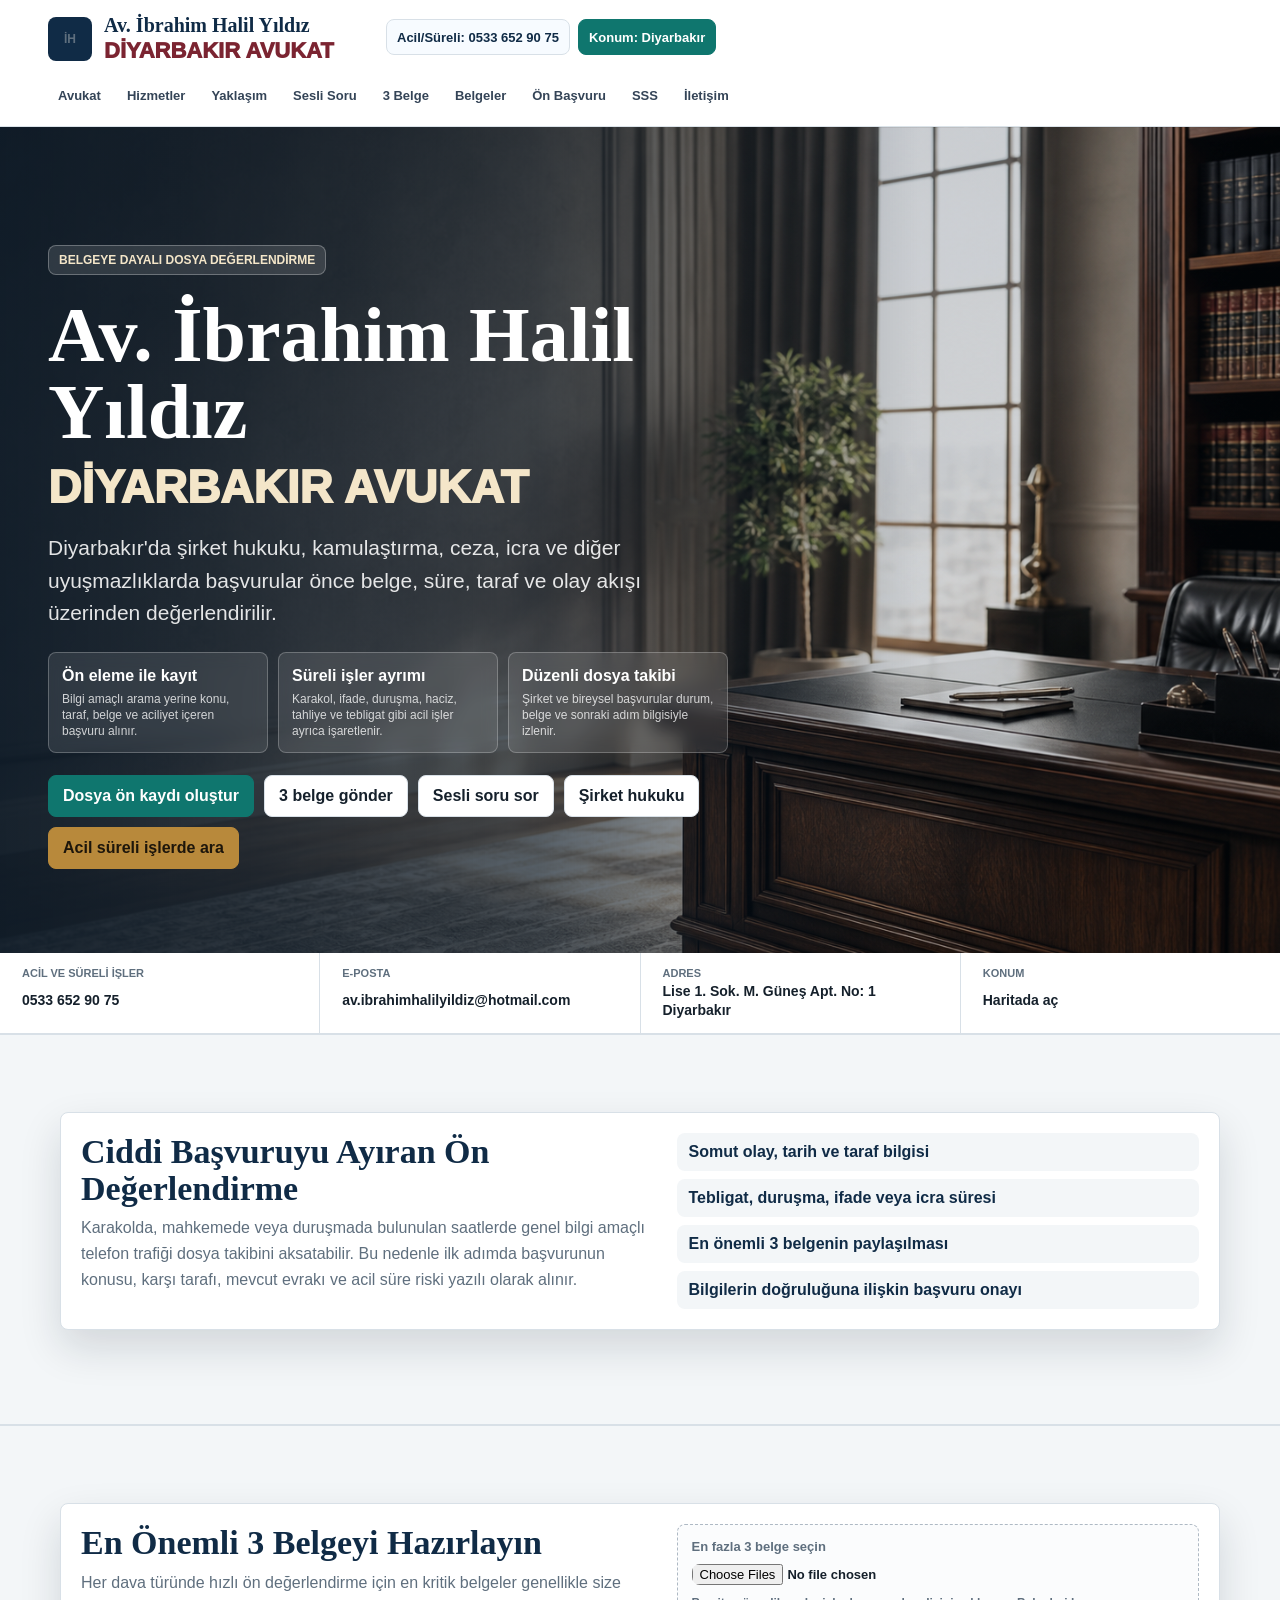
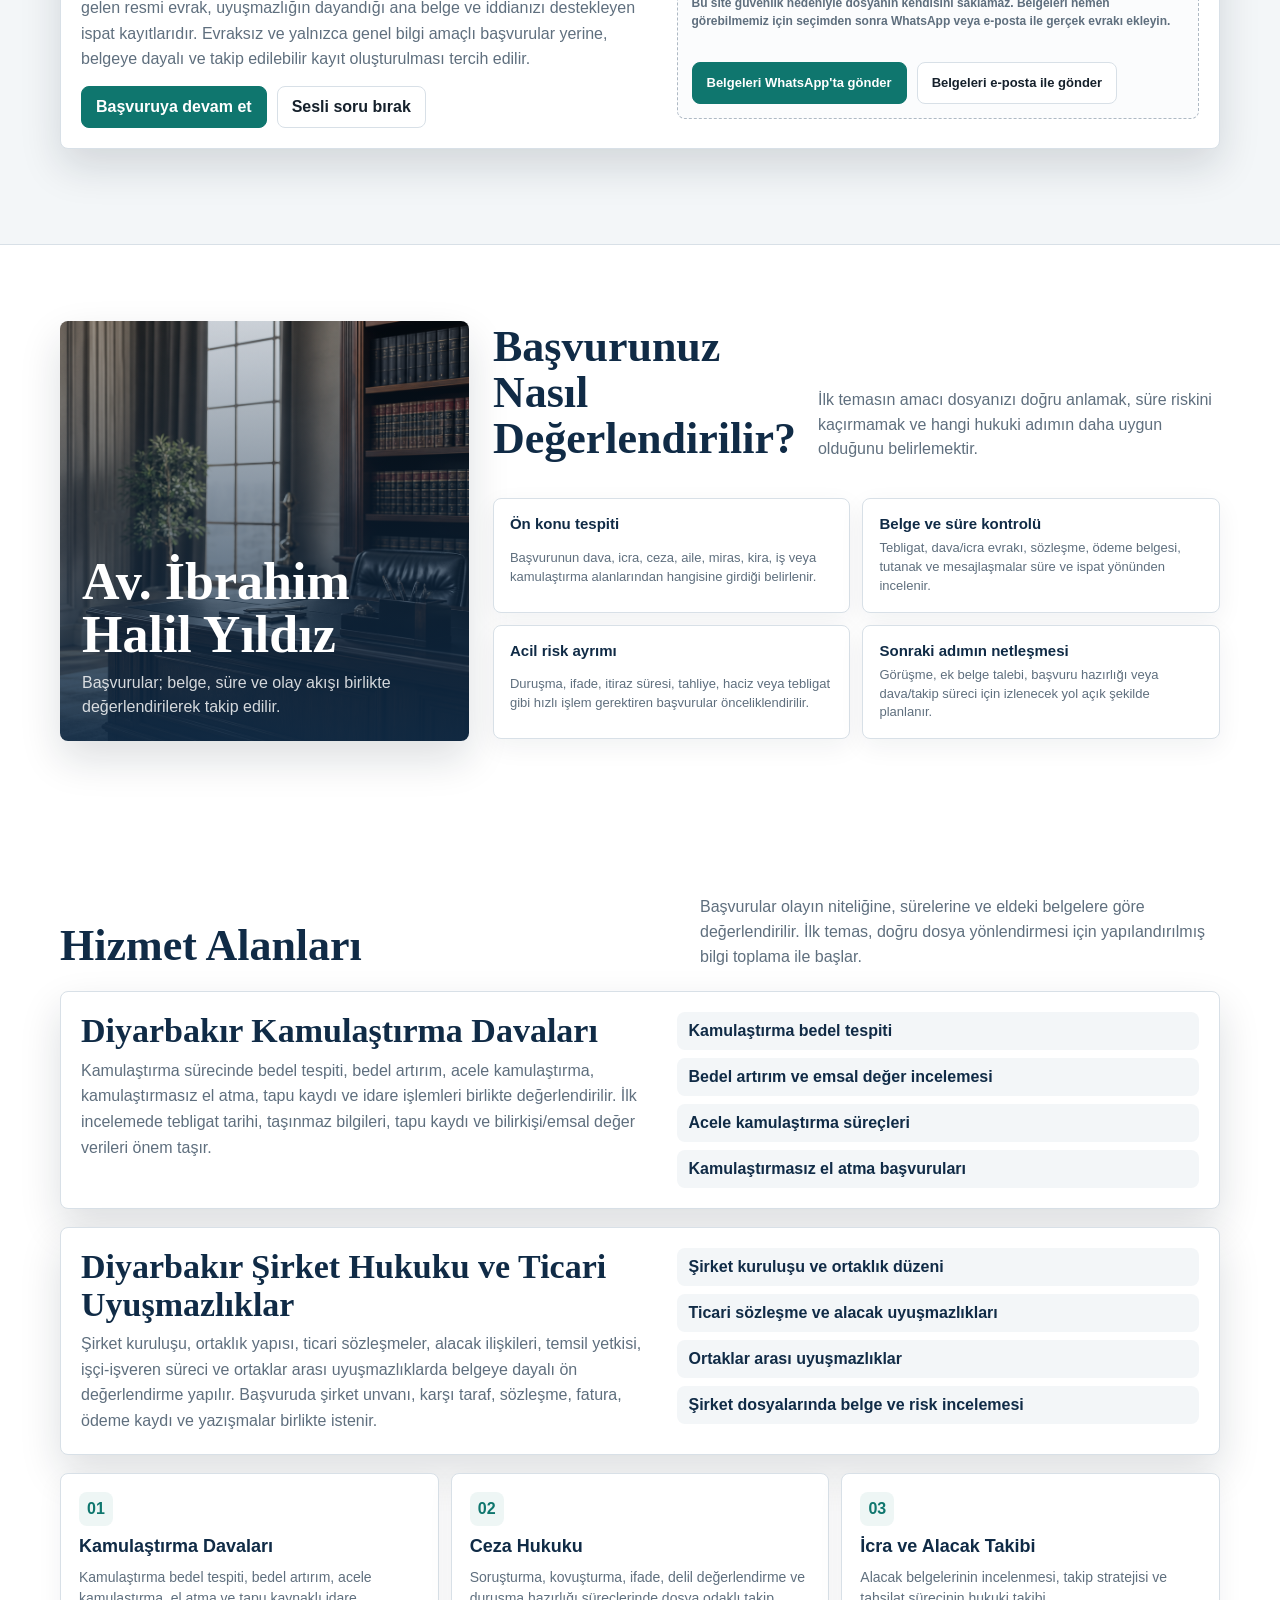
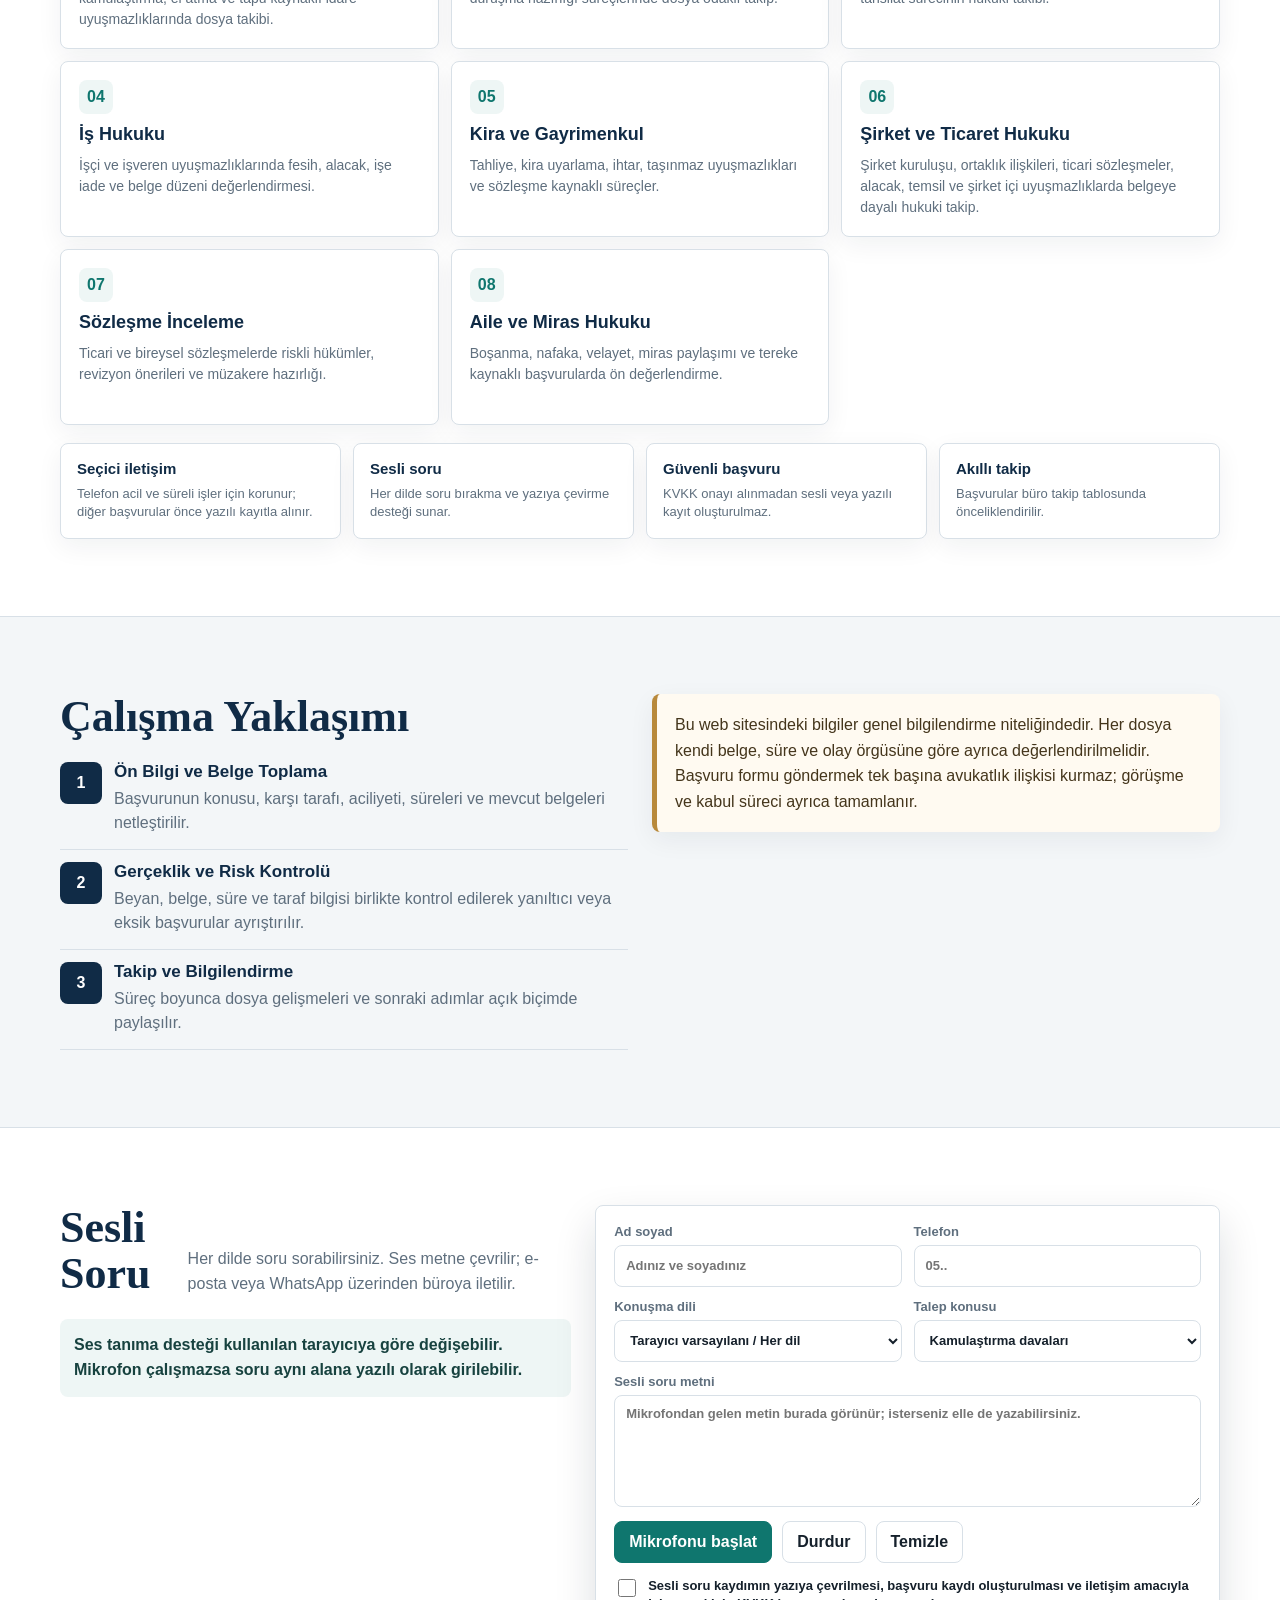
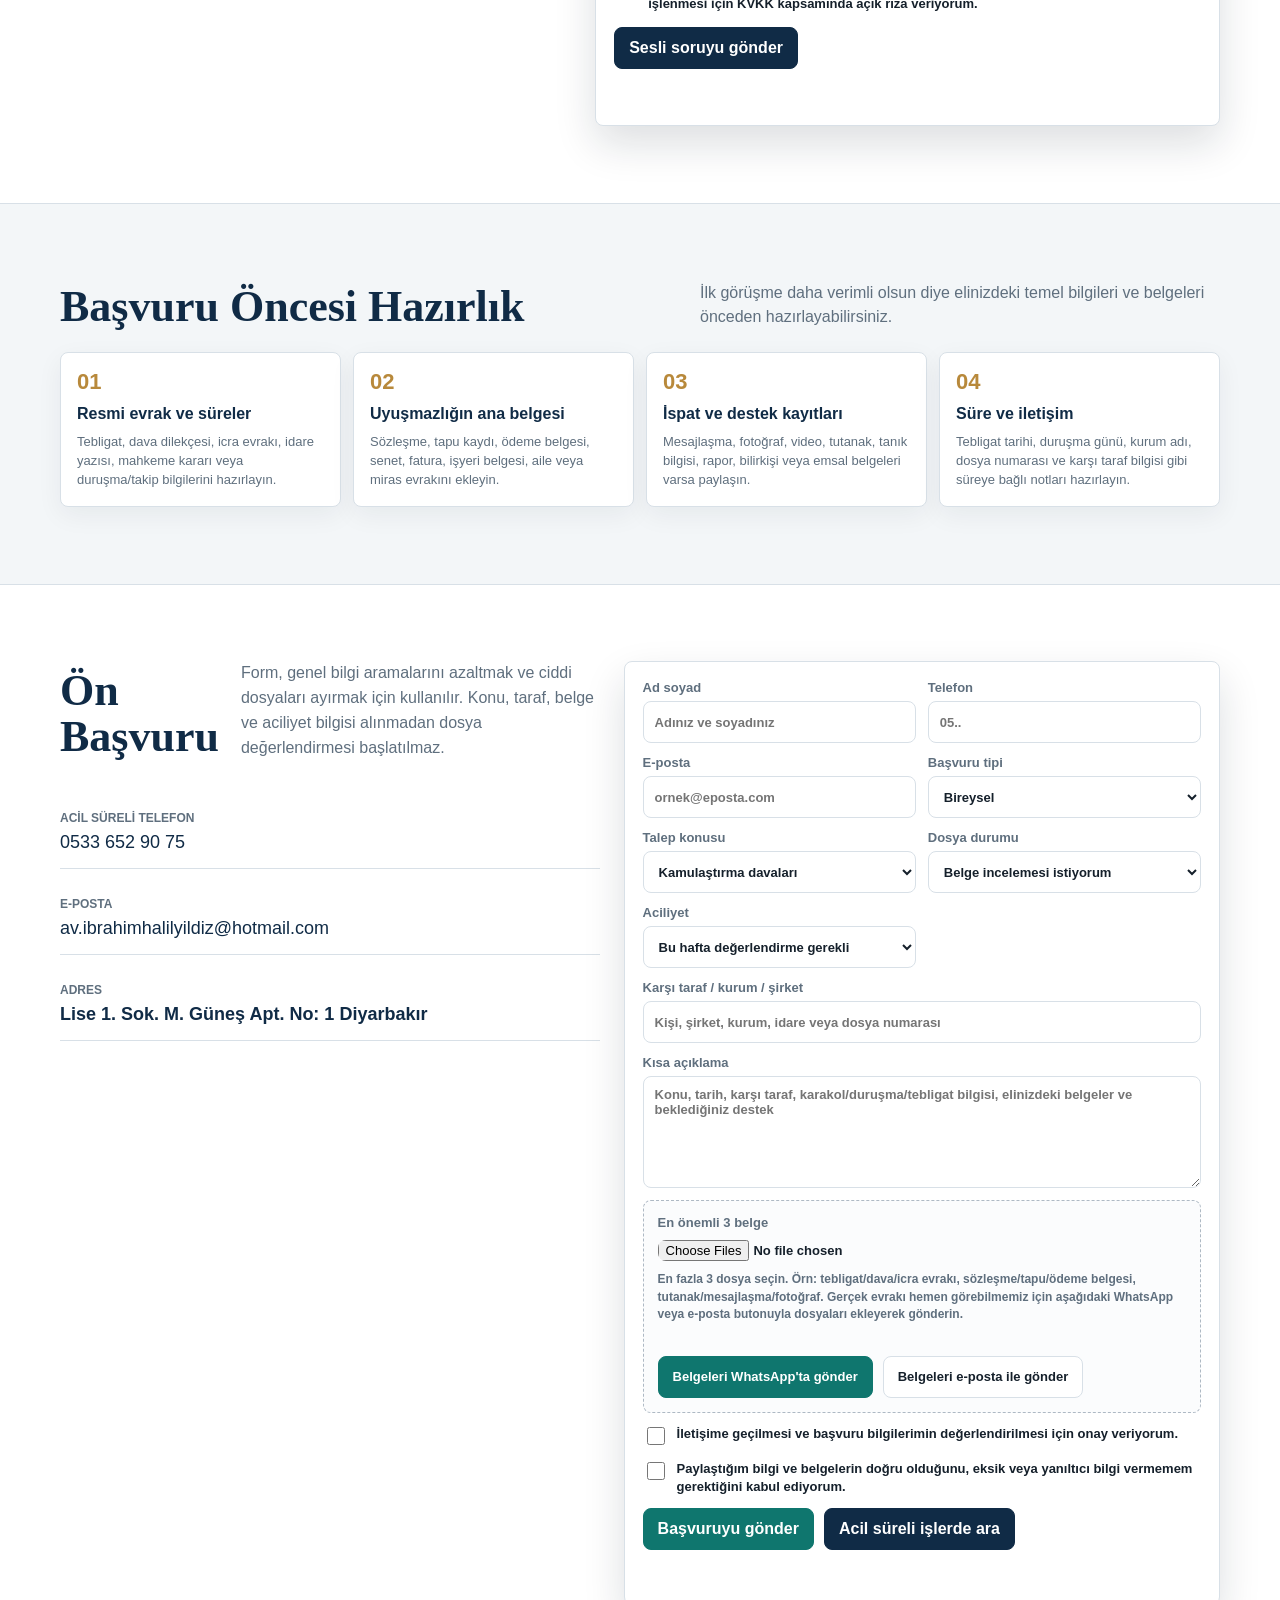
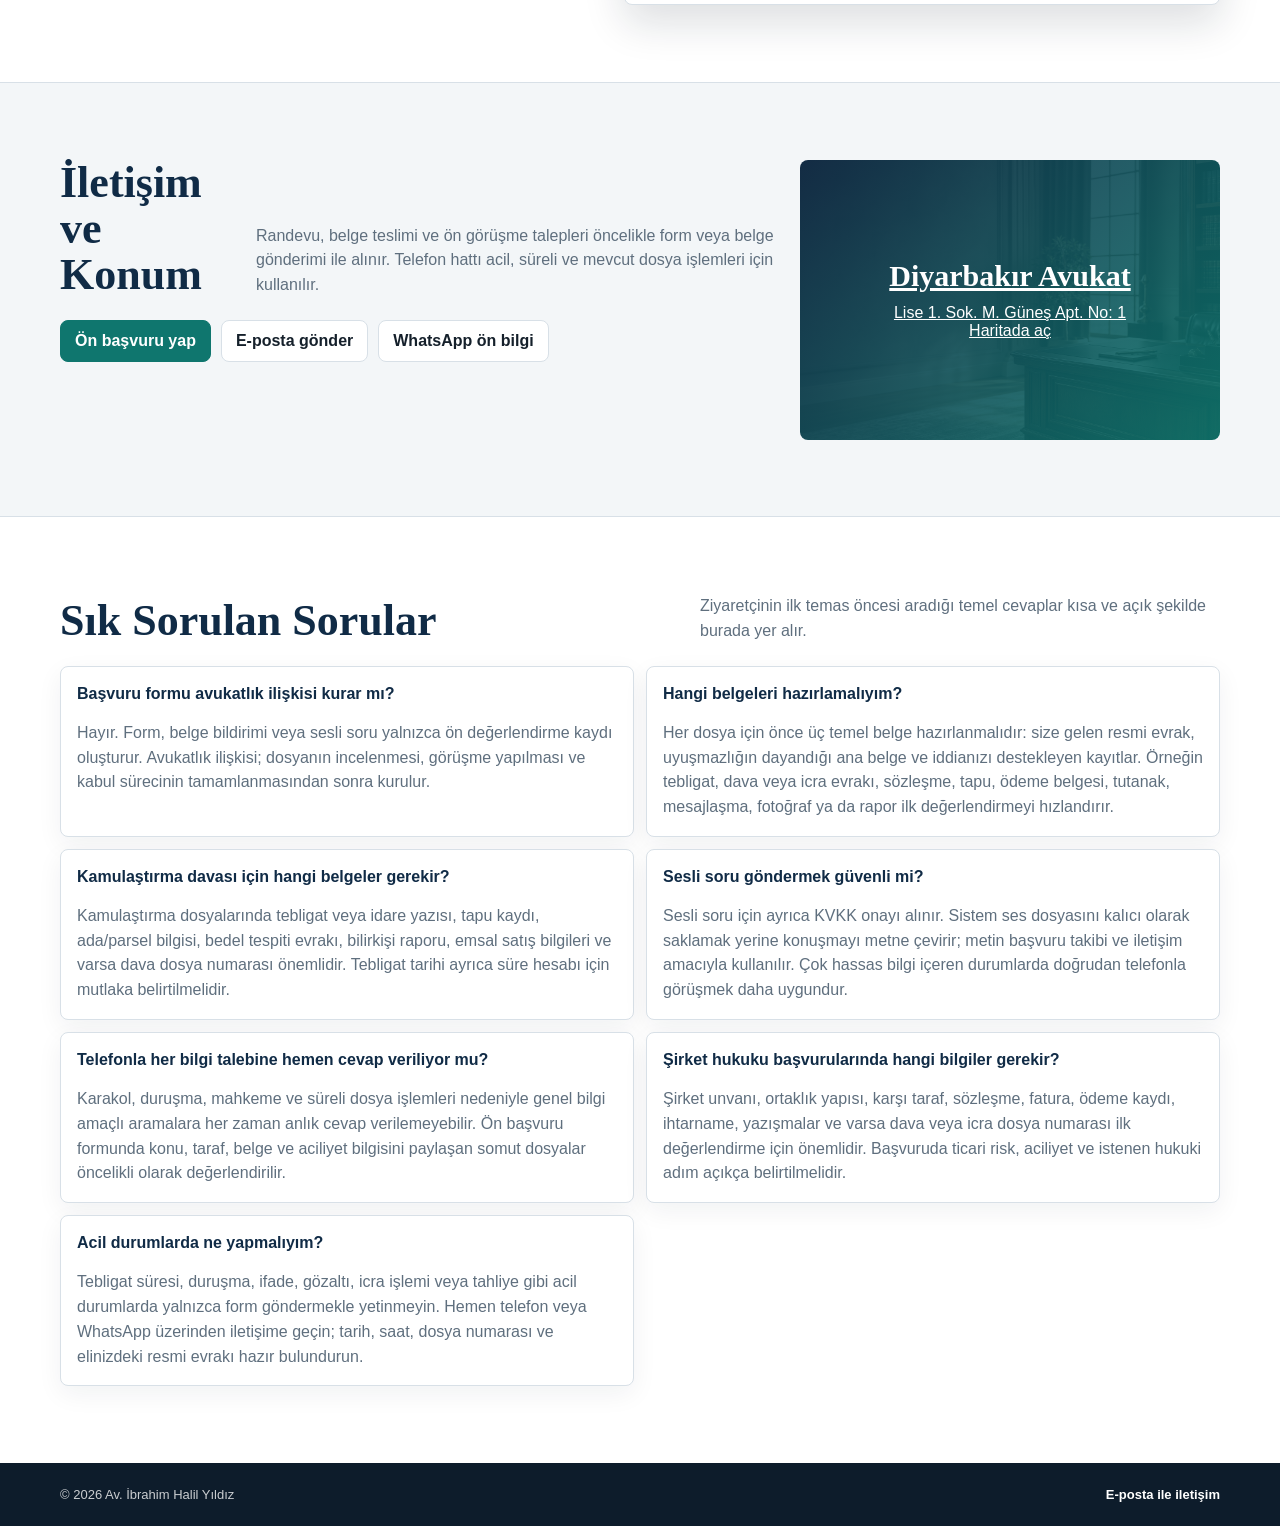
==== index.html @ a131dea6 "Başvuru dili ve şirket hukuku görünürlüğü güncellendi" ====
<!doctype html>
<html lang="tr">
<head>
  <meta charset="utf-8">
  <meta name="viewport" content="width=device-width, initial-scale=1">
  <title>Diyarbakır Avukat | Şirket Hukuku, Kamulaştırma ve Dava Takibi | Av. İbrahim Halil Yıldız</title>
  <meta name="description" content="Diyarbakır'da şirket hukuku, kamulaştırma, ceza, icra, iş, kira ve miras dosyaları için belgeli ön başvuru ve süre odaklı dosya değerlendirme.">
  <link rel="canonical" href="https://ibrahimhalilyildiz.com.tr/">
  <meta name="theme-color" content="#102b46">
  <meta property="og:type" content="website">
  <meta property="og:locale" content="tr_TR">
  <meta property="og:site_name" content="Av. İbrahim Halil Yıldız">
  <meta property="og:url" content="https://ibrahimhalilyildiz.com.tr/">
  <meta property="og:title" content="Diyarbakır Avukat | Av. İbrahim Halil Yıldız">
  <meta property="og:description" content="Şirket hukuku, kamulaştırma, ceza, icra, iş, kira ve miras başvuruları için belgeli ön değerlendirme paneli.">
  <meta property="og:image" content="https://ibrahimhalilyildiz.com.tr/assets/office-hero.png">
  <meta name="twitter:card" content="summary_large_image">
  <meta name="twitter:title" content="Diyarbakır Avukat | Av. İbrahim Halil Yıldız">
  <meta name="twitter:description" content="Diyarbakır'da şirket hukuku, kamulaştırma ve dava takibi için belgeli ön başvuru paneli.">
  <meta name="twitter:image" content="https://ibrahimhalilyildiz.com.tr/assets/office-hero.png">
  <style>
    :root {
      --ink: #15202b;
      --muted: #5f6f7e;
      --paper: #ffffff;
      --soft: #f3f6f8;
      --line: #d8e0e7;
      --navy: #102b46;
      --teal: #0f766e;
      --burgundy: #7b2431;
      --gold: #b8893b;
      --shadow: 0 18px 42px rgba(13, 28, 43, 0.14);
      font-family: Inter, "Segoe UI", Roboto, Arial, sans-serif;
    }

    * {
      box-sizing: border-box;
    }

    html {
      scroll-behavior: smooth;
    }

    body {
      margin: 0;
      color: var(--ink);
      background: var(--paper);
    }

    a {
      color: inherit;
    }

    button,
    input,
    select,
    textarea {
      font: inherit;
    }

    button,
    .btn {
      display: inline-flex;
      align-items: center;
      justify-content: center;
      min-height: 42px;
      padding: 10px 14px;
      border: 1px solid var(--line);
      border-radius: 8px;
      background: var(--paper);
      color: var(--ink);
      text-decoration: none;
      font-weight: 800;
      cursor: pointer;
      transition: transform 0.16s ease, background 0.16s ease, border-color 0.16s ease;
    }

    button:hover,
    .btn:hover {
      transform: translateY(-1px);
      border-color: #aeb9c4;
    }

    .btn.primary {
      background: var(--teal);
      border-color: var(--teal);
      color: #ffffff;
    }

    .btn.dark {
      background: var(--navy);
      border-color: var(--navy);
      color: #ffffff;
    }

    .btn.gold {
      background: var(--gold);
      border-color: var(--gold);
      color: #1d160b;
    }

    .site-header {
      position: sticky;
      top: 0;
      z-index: 30;
      display: flex;
      align-items: center;
      justify-content: space-between;
      gap: 18px;
      flex-wrap: wrap;
      padding: 12px clamp(16px, 4vw, 48px);
      background: rgba(255, 255, 255, 0.94);
      border-bottom: 1px solid rgba(216, 224, 231, 0.9);
      backdrop-filter: blur(12px);
    }

    .brand {
      display: flex;
      align-items: center;
      gap: 12px;
      min-width: 320px;
      text-decoration: none;
    }

    .brand-mark {
      width: 44px;
      height: 44px;
      display: grid;
      place-items: center;
      border-radius: 8px;
      background: var(--navy);
      color: #ffffff;
      font-weight: 900;
    }

    .brand strong {
      display: block;
      font-family: Georgia, "Times New Roman", serif;
      font-size: 20px;
      line-height: 1.05;
      color: var(--navy);
    }

    .brand span {
      display: block;
      margin-top: 3px;
      color: var(--muted);
      font-size: 12px;
      font-weight: 700;
    }

    .brand .brand-mark {
      display: grid;
    }

    .brand-copy {
      display: grid;
      gap: 3px;
    }

    .brand .brand-city {
      display: block;
      color: var(--burgundy);
      font-size: 22px;
      font-weight: 950;
      letter-spacing: 0;
      line-height: 1.05;
      text-transform: uppercase;
    }

    .header-contact {
      display: flex;
      align-items: center;
      gap: 8px;
      flex-wrap: wrap;
      flex: 1 1 auto;
    }

    .header-contact a {
      min-height: 36px;
      display: inline-flex;
      align-items: center;
      justify-content: center;
      padding: 8px 10px;
      border: 1px solid var(--line);
      border-radius: 8px;
      background: #f7fbff;
      color: var(--navy);
      text-decoration: none;
      font-size: 13px;
      font-weight: 900;
      white-space: nowrap;
    }

    .header-contact a.location-link {
      background: var(--teal);
      border-color: var(--teal);
      color: #ffffff;
    }

    .nav {
      display: flex;
      align-items: center;
      justify-content: flex-end;
      gap: 6px;
      flex-wrap: wrap;
      flex: 0 1 auto;
    }

    .nav a {
      min-height: 34px;
      padding: 8px 10px;
      border-radius: 8px;
      color: #344457;
      text-decoration: none;
      font-size: 13px;
      font-weight: 800;
    }

    .nav a:hover {
      background: var(--soft);
    }

    .hero {
      position: relative;
      min-height: min(76svh, 720px);
      display: grid;
      align-items: center;
      padding: clamp(72px, 10vw, 118px) clamp(16px, 4vw, 48px) clamp(52px, 7vw, 84px);
      background-image:
        linear-gradient(90deg, rgba(9, 24, 39, 0.86) 0%, rgba(9, 24, 39, 0.68) 42%, rgba(9, 24, 39, 0.18) 72%),
        url("assets/office-hero.png");
      background-size: cover;
      background-position: center;
      color: #ffffff;
      overflow: hidden;
    }

    .hero-inner {
      width: min(760px, 100%);
      display: grid;
      gap: 22px;
    }

    .eyebrow {
      display: inline-flex;
      align-items: center;
      width: fit-content;
      min-height: 30px;
      padding: 6px 10px;
      border: 1px solid rgba(255, 255, 255, 0.28);
      border-radius: 8px;
      background: rgba(255, 255, 255, 0.12);
      color: #f4e6c9;
      font-size: 12px;
      font-weight: 850;
      text-transform: uppercase;
    }

    .city-title {
      margin: -8px 0 0;
      color: #f4e6c9;
      font-size: clamp(26px, 4vw, 46px);
      font-weight: 950;
      line-height: 1;
      text-transform: uppercase;
    }

    h1 {
      margin: 0;
      font-family: Georgia, "Times New Roman", serif;
      font-size: clamp(40px, 7vw, 78px);
      line-height: 0.98;
      letter-spacing: 0;
    }

    .hero p {
      margin: 0;
      max-width: 650px;
      color: rgba(255, 255, 255, 0.88);
      font-size: clamp(17px, 2vw, 21px);
      line-height: 1.55;
    }

    .hero-actions {
      display: flex;
      align-items: center;
      gap: 10px;
      flex-wrap: wrap;
    }

    .hero-metrics {
      display: grid;
      grid-template-columns: repeat(3, minmax(130px, 1fr));
      gap: 10px;
      max-width: 680px;
    }

    .hero-metric {
      min-height: 82px;
      padding: 13px;
      border: 1px solid rgba(255, 255, 255, 0.24);
      border-radius: 8px;
      background: rgba(255, 255, 255, 0.1);
      backdrop-filter: blur(8px);
    }

    .hero-metric strong {
      display: block;
      color: #ffffff;
      font-size: 16px;
      line-height: 1.2;
    }

    .hero-metric span {
      display: block;
      margin-top: 6px;
      color: rgba(255, 255, 255, 0.78);
      font-size: 12px;
      line-height: 1.35;
    }

    .quick-contact {
      display: grid;
      grid-template-columns: repeat(4, minmax(170px, 1fr));
      gap: 1px;
      background: var(--line);
      border-bottom: 1px solid var(--line);
    }

    .quick-contact a,
    .quick-contact span {
      display: grid;
      gap: 3px;
      min-height: 72px;
      padding: 14px clamp(14px, 2vw, 22px);
      background: #ffffff;
      text-decoration: none;
    }

    .quick-contact small {
      color: var(--muted);
      font-size: 11px;
      font-weight: 850;
      text-transform: uppercase;
    }

    .quick-contact strong {
      font-size: 14px;
      line-height: 1.3;
    }

    .profile-layout {
      display: grid;
      grid-template-columns: minmax(280px, 0.72fr) minmax(0, 1.28fr);
      gap: 24px;
      align-items: stretch;
    }

    .profile-card {
      display: grid;
      align-content: end;
      min-height: 420px;
      padding: 22px;
      border-radius: 8px;
      background:
        linear-gradient(180deg, rgba(16, 43, 70, 0.18), rgba(16, 43, 70, 0.92)),
        url("assets/office-hero.png");
      background-size: cover;
      background-position: center right;
      color: #ffffff;
      box-shadow: var(--shadow);
    }

    .profile-card h2 {
      margin: 0;
      font-family: Georgia, "Times New Roman", serif;
      font-size: clamp(32px, 5vw, 52px);
      line-height: 1.02;
    }

    .profile-card p {
      margin: 10px 0 0;
      color: rgba(255, 255, 255, 0.82);
      line-height: 1.5;
    }

    .profile-content {
      display: grid;
      gap: 14px;
      align-content: center;
    }

    .premium-list {
      display: grid;
      grid-template-columns: repeat(2, minmax(210px, 1fr));
      gap: 12px;
      margin: 0;
      padding: 0;
      list-style: none;
    }

    .premium-list li {
      display: grid;
      gap: 7px;
      padding: 16px;
      border: 1px solid var(--line);
      border-radius: 8px;
      background: #ffffff;
      box-shadow: 0 8px 26px rgba(13, 28, 43, 0.06);
    }

    .premium-list strong {
      color: var(--navy);
      font-size: 15px;
    }

    .premium-list span {
      color: var(--muted);
      font-size: 13px;
      line-height: 1.45;
    }

    section {
      padding: clamp(42px, 6vw, 78px) clamp(16px, 4vw, 48px);
    }

    .section-inner {
      width: min(1160px, 100%);
      margin: 0 auto;
    }

    .section-head {
      display: flex;
      align-items: end;
      justify-content: space-between;
      gap: 22px;
      margin-bottom: 22px;
    }

    .section-head h2 {
      margin: 0;
      font-family: Georgia, "Times New Roman", serif;
      font-size: clamp(28px, 4vw, 44px);
      line-height: 1.05;
      color: var(--navy);
    }

    .section-head p {
      margin: 0;
      max-width: 520px;
      color: var(--muted);
      line-height: 1.55;
    }

    .services {
      display: grid;
      grid-template-columns: repeat(3, minmax(210px, 1fr));
      gap: 12px;
    }

    .service {
      min-height: 176px;
      display: grid;
      align-content: start;
      gap: 10px;
      padding: 18px;
      border: 1px solid var(--line);
      border-radius: 8px;
      background: #ffffff;
      box-shadow: 0 8px 26px rgba(13, 28, 43, 0.06);
    }

    .service b {
      display: inline-grid;
      place-items: center;
      width: 34px;
      height: 34px;
      border-radius: 8px;
      background: #eef6f5;
      color: var(--teal);
    }

    .service h3 {
      margin: 0;
      font-size: 18px;
      color: var(--navy);
    }

    .service p {
      margin: 0;
      color: var(--muted);
      line-height: 1.5;
      font-size: 14px;
    }

    .band {
      background: var(--soft);
      border-block: 1px solid var(--line);
    }

    .approach {
      display: grid;
      grid-template-columns: 1fr 1fr;
      gap: 24px;
      align-items: start;
    }

    .approach-list {
      display: grid;
      gap: 12px;
      margin: 0;
      padding: 0;
      list-style: none;
    }

    .approach-list li {
      display: grid;
      grid-template-columns: 42px 1fr;
      gap: 12px;
      align-items: start;
      padding-bottom: 14px;
      border-bottom: 1px solid var(--line);
    }

    .approach-list span {
      display: grid;
      place-items: center;
      width: 42px;
      height: 42px;
      border-radius: 8px;
      background: var(--navy);
      color: #ffffff;
      font-weight: 900;
    }

    .approach-list h3 {
      margin: 0 0 5px;
      color: var(--navy);
      font-size: 17px;
    }

    .approach-list p {
      margin: 0;
      color: var(--muted);
      line-height: 1.5;
    }

    .notice {
      padding: 18px;
      border-left: 5px solid var(--gold);
      border-radius: 8px;
      background: #fffaf1;
      color: #44351b;
      line-height: 1.6;
      box-shadow: 0 8px 26px rgba(13, 28, 43, 0.06);
    }

    .feature-strip {
      display: grid;
      grid-template-columns: repeat(4, minmax(160px, 1fr));
      gap: 12px;
      margin-top: 18px;
    }

    .feature {
      display: grid;
      gap: 8px;
      padding: 16px;
      border: 1px solid var(--line);
      border-radius: 8px;
      background: #ffffff;
      box-shadow: 0 8px 26px rgba(13, 28, 43, 0.06);
    }

    .feature strong {
      color: var(--navy);
      font-size: 15px;
    }

    .feature span {
      color: var(--muted);
      line-height: 1.45;
      font-size: 13px;
    }

    .document-grid {
      display: grid;
      grid-template-columns: repeat(4, minmax(160px, 1fr));
      gap: 12px;
    }

    .focus-box {
      display: grid;
      grid-template-columns: minmax(0, 1.05fr) minmax(280px, 0.95fr);
      gap: 18px;
      align-items: start;
      padding: 20px;
      border: 1px solid var(--line);
      border-radius: 8px;
      background: #ffffff;
      box-shadow: var(--shadow);
      margin-bottom: 18px;
    }

    .focus-box h3 {
      margin: 0 0 8px;
      font-family: Georgia, "Times New Roman", serif;
      font-size: clamp(24px, 3vw, 34px);
      color: var(--navy);
      line-height: 1.1;
    }

    .focus-box p {
      margin: 0;
      color: var(--muted);
      line-height: 1.6;
    }

    .focus-list {
      display: grid;
      gap: 8px;
      margin: 0;
      padding: 0;
      list-style: none;
    }

    .focus-list li {
      padding: 10px 12px;
      border-radius: 8px;
      background: var(--soft);
      color: var(--navy);
      font-weight: 800;
    }

    .document-card {
      min-height: 150px;
      display: grid;
      align-content: start;
      gap: 9px;
      padding: 16px;
      border: 1px solid var(--line);
      border-radius: 8px;
      background: #ffffff;
      box-shadow: 0 8px 26px rgba(13, 28, 43, 0.06);
    }

    .document-card b {
      color: var(--gold);
      font-size: 22px;
    }

    .document-card strong {
      color: var(--navy);
      line-height: 1.25;
    }

    .document-card span {
      color: var(--muted);
      font-size: 13px;
      line-height: 1.45;
    }

    .faq-grid {
      display: grid;
      grid-template-columns: repeat(2, minmax(240px, 1fr));
      gap: 12px;
    }

    details {
      border: 1px solid var(--line);
      border-radius: 8px;
      background: #ffffff;
      box-shadow: 0 8px 26px rgba(13, 28, 43, 0.06);
    }

    summary {
      min-height: 54px;
      display: flex;
      align-items: center;
      padding: 14px 16px;
      color: var(--navy);
      font-weight: 900;
      cursor: pointer;
    }

    details p {
      margin: 0;
      padding: 0 16px 16px;
      color: var(--muted);
      line-height: 1.55;
    }

    .request-layout {
      display: grid;
      grid-template-columns: minmax(0, 0.95fr) minmax(340px, 1.05fr);
      gap: 24px;
      align-items: start;
    }

    .voice-layout {
      display: grid;
      grid-template-columns: minmax(0, 0.9fr) minmax(340px, 1.1fr);
      gap: 24px;
      align-items: start;
    }

    .voice-card {
      display: grid;
      gap: 14px;
      padding: 18px;
      border: 1px solid var(--line);
      border-radius: 8px;
      background: #ffffff;
      box-shadow: var(--shadow);
    }

    .voice-controls {
      display: flex;
      gap: 10px;
      align-items: center;
      flex-wrap: wrap;
    }

    .voice-status {
      min-height: 24px;
      color: var(--burgundy);
      font-weight: 850;
    }

    .language-note {
      padding: 14px;
      border-radius: 8px;
      background: #eef6f5;
      color: #17423f;
      line-height: 1.55;
      font-weight: 700;
    }

    .request-info {
      display: grid;
      gap: 14px;
    }

    .contact-line {
      display: grid;
      gap: 5px;
      padding: 14px 0;
      border-bottom: 1px solid var(--line);
    }

    .contact-line small {
      color: var(--muted);
      font-size: 12px;
      font-weight: 850;
      text-transform: uppercase;
    }

    .contact-line a,
    .contact-line strong {
      color: var(--navy);
      font-size: 18px;
      line-height: 1.35;
      text-decoration: none;
    }

    form {
      display: grid;
      gap: 12px;
      padding: 18px;
      border: 1px solid var(--line);
      border-radius: 8px;
      background: #ffffff;
      box-shadow: var(--shadow);
    }

    .form-grid {
      display: grid;
      grid-template-columns: 1fr 1fr;
      gap: 12px;
    }

    label {
      display: grid;
      gap: 6px;
      color: var(--muted);
      font-size: 13px;
      font-weight: 800;
    }

    input,
    select,
    textarea {
      width: 100%;
      min-height: 42px;
      padding: 10px 11px;
      border: 1px solid var(--line);
      border-radius: 8px;
      background: #ffffff;
      color: var(--ink);
      outline: none;
    }

    textarea {
      min-height: 112px;
      resize: vertical;
    }

    input:focus,
    select:focus,
    textarea:focus {
      border-color: var(--teal);
      box-shadow: 0 0 0 3px rgba(15, 118, 110, 0.12);
    }

    .full {
      grid-column: 1 / -1;
    }

    .checkline {
      display: flex;
      align-items: flex-start;
      gap: 9px;
      color: var(--ink);
      line-height: 1.4;
      font-size: 13px;
    }

    .checkline input {
      width: 18px;
      min-height: 18px;
      margin-top: 2px;
      flex: 0 0 auto;
    }

    .upload-box {
      display: grid;
      gap: 10px;
      padding: 14px;
      border: 1px dashed #aeb9c4;
      border-radius: 8px;
      background: #fbfcfd;
    }

    .upload-box input {
      border: 0;
      padding: 0;
      min-height: auto;
      background: transparent;
    }

    .upload-help {
      color: var(--muted);
      font-size: 12px;
      line-height: 1.45;
    }

    .file-list {
      display: grid;
      gap: 8px;
      margin: 0;
      padding: 0;
      list-style: none;
    }

    .file-list li {
      display: flex;
      justify-content: space-between;
      gap: 10px;
      padding: 9px 10px;
      border: 1px solid var(--line);
      border-radius: 8px;
      background: #ffffff;
      color: var(--navy);
      font-size: 13px;
      font-weight: 800;
    }

    .file-list span {
      color: var(--muted);
      font-weight: 700;
      white-space: nowrap;
    }

    .form-actions {
      display: flex;
      gap: 10px;
      align-items: center;
      flex-wrap: wrap;
    }

    .form-status {
      min-height: 24px;
      color: var(--teal);
      font-weight: 800;
    }

    .location {
      display: grid;
      grid-template-columns: minmax(0, 1fr) minmax(280px, 420px);
      gap: 24px;
      align-items: stretch;
    }

    .map-box {
      min-height: 280px;
      display: grid;
      place-items: center;
      padding: 24px;
      border-radius: 8px;
      background:
        linear-gradient(135deg, rgba(16, 43, 70, 0.92), rgba(15, 118, 110, 0.9)),
        url("assets/office-hero.png");
      background-size: cover;
      background-position: center;
      color: #ffffff;
      text-align: center;
    }

    .map-box strong {
      display: block;
      margin-bottom: 12px;
      font-family: Georgia, "Times New Roman", serif;
      font-size: 30px;
      line-height: 1.1;
    }

    footer {
      padding: 24px clamp(16px, 4vw, 48px);
      background: #0d1c2b;
      color: rgba(255, 255, 255, 0.78);
    }

    .mobile-actions {
      position: fixed;
      left: 0;
      right: 0;
      bottom: 0;
      z-index: 40;
      display: none;
      grid-template-columns: repeat(3, 1fr);
      gap: 1px;
      padding: 8px;
      background: rgba(255, 255, 255, 0.96);
      border-top: 1px solid var(--line);
      box-shadow: 0 -10px 26px rgba(13, 28, 43, 0.12);
      backdrop-filter: blur(10px);
    }

    .mobile-actions a {
      min-height: 42px;
      display: grid;
      place-items: center;
      border-radius: 8px;
      background: var(--navy);
      color: #ffffff;
      text-decoration: none;
      font-size: 12px;
      font-weight: 900;
    }

    .footer-inner {
      width: min(1160px, 100%);
      margin: 0 auto;
      display: flex;
      align-items: center;
      justify-content: space-between;
      gap: 14px;
      flex-wrap: wrap;
      font-size: 13px;
    }

    .footer-inner a {
      color: #ffffff;
      font-weight: 800;
      text-decoration: none;
    }

    @media (max-width: 980px) {
      .quick-contact,
      .services,
      .feature-strip,
      .document-grid,
      .profile-layout,
      .focus-box,
      .approach,
      .request-layout,
      .voice-layout,
      .location {
        grid-template-columns: 1fr 1fr;
      }

      .request-layout,
      .voice-layout,
      .approach,
      .location {
        grid-template-columns: 1fr;
      }

      .section-head {
        align-items: start;
        flex-direction: column;
      }
    }

    @media (max-width: 720px) {
      .site-header {
        align-items: flex-start;
        flex-direction: column;
      }

      .brand,
      .header-contact {
        width: 100%;
      }

      .header-contact a {
        flex: 1 1 150px;
      }

      .nav {
        justify-content: flex-start;
      }

      .hero {
        min-height: 78svh;
        background-image:
          linear-gradient(90deg, rgba(9, 24, 39, 0.9), rgba(9, 24, 39, 0.58)),
          url("assets/office-hero.png");
      }

      .hero-actions .btn,
      .quick-contact {
        width: 100%;
      }

      .quick-contact,
      .services,
      .feature-strip,
      .document-grid,
      .faq-grid,
      .premium-list,
      .hero-metrics,
      .focus-box,
      .form-grid {
        grid-template-columns: 1fr;
      }

      body {
        padding-bottom: 66px;
      }

      .profile-layout {
        grid-template-columns: 1fr;
      }

      .profile-card {
        min-height: 320px;
      }

      .mobile-actions {
        display: grid;
      }

      .full {
        grid-column: auto;
      }
    }
  </style>
</head>
<body>
  <header class="site-header">
    <a class="brand" href="#top" aria-label="Ana sayfa">
      <span class="brand-mark">İH</span>
      <span class="brand-copy">
        <strong>Av. İbrahim Halil Yıldız</strong>
        <span class="brand-city">Diyarbakır Avukat</span>
      </span>
    </a>
    <div class="header-contact" aria-label="Üst iletişim">
      <a href="tel:+905336529075">Acil/Süreli: 0533 652 90 75</a>
      <a class="location-link" href="https://www.google.com/maps/search/?api=1&amp;query=Lise%201.%20Sok.%20M.%20G%C3%BCne%C5%9F%20Apt.%20No%3A%201%20Diyarbak%C4%B1r" target="_blank" rel="noopener">Konum: Diyarbakır</a>
    </div>
    <nav class="nav" aria-label="Site bölümleri">
      <a href="#avukat">Avukat</a>
      <a href="#hizmetler">Hizmetler</a>
      <a href="#yaklasim">Yaklaşım</a>
      <a href="#sesli-soru">Sesli Soru</a>
      <a href="#belge-yukle">3 Belge</a>
      <a href="#belgeler">Belgeler</a>
      <a href="#basvuru">Ön Başvuru</a>
      <a href="#sss">SSS</a>
      <a href="#iletisim">İletişim</a>
    </nav>
  </header>

  <main id="top">
    <section class="hero">
      <div class="hero-inner">
        <span class="eyebrow">Belgeye Dayalı Dosya Değerlendirme</span>
        <h1>Av. İbrahim Halil Yıldız</h1>
        <div class="city-title">Diyarbakır Avukat</div>
        <p>Diyarbakır'da şirket hukuku, kamulaştırma, ceza, icra ve diğer uyuşmazlıklarda başvurular önce belge, süre, taraf ve olay akışı üzerinden değerlendirilir.</p>
        <div class="hero-metrics" aria-label="Öne çıkan özellikler">
          <div class="hero-metric">
            <strong>Ön eleme ile kayıt</strong>
            <span>Bilgi amaçlı arama yerine konu, taraf, belge ve aciliyet içeren başvuru alınır.</span>
          </div>
          <div class="hero-metric">
            <strong>Süreli işler ayrımı</strong>
            <span>Karakol, ifade, duruşma, haciz, tahliye ve tebligat gibi acil işler ayrıca işaretlenir.</span>
          </div>
          <div class="hero-metric">
            <strong>Düzenli dosya takibi</strong>
            <span>Şirket ve bireysel başvurular durum, belge ve sonraki adım bilgisiyle izlenir.</span>
          </div>
        </div>
        <div class="hero-actions">
          <a class="btn primary" href="#basvuru">Dosya ön kaydı oluştur</a>
          <a class="btn" href="#belge-yukle">3 belge gönder</a>
          <a class="btn" href="#sesli-soru">Sesli soru sor</a>
          <a class="btn" href="#hizmetler">Şirket hukuku</a>
          <a class="btn gold" href="tel:+905336529075">Acil süreli işlerde ara</a>
        </div>
      </div>
    </section>

    <div class="quick-contact" aria-label="Hızlı iletişim">
      <a href="tel:+905336529075">
        <small>Acil ve süreli işler</small>
        <strong>0533 652 90 75</strong>
      </a>
      <a href="mailto:av.ibrahimhalilyildiz@hotmail.com">
        <small>E-posta</small>
        <strong>av.ibrahimhalilyildiz@hotmail.com</strong>
      </a>
      <span>
        <small>Adres</small>
        <strong>Lise 1. Sok. M. Güneş Apt. No: 1 Diyarbakır</strong>
      </span>
      <a href="https://www.google.com/maps/search/?api=1&amp;query=Lise%201.%20Sok.%20M.%20G%C3%BCne%C5%9F%20Apt.%20No%3A%201%20Diyarbak%C4%B1r" target="_blank" rel="noopener">
        <small>Konum</small>
        <strong>Haritada aç</strong>
      </a>
    </div>

    <section id="on-eleme" class="band">
      <div class="section-inner focus-box">
        <div>
          <h3>Ciddi Başvuruyu Ayıran Ön Değerlendirme</h3>
          <p>Karakolda, mahkemede veya duruşmada bulunulan saatlerde genel bilgi amaçlı telefon trafiği dosya takibini aksatabilir. Bu nedenle ilk adımda başvurunun konusu, karşı tarafı, mevcut evrakı ve acil süre riski yazılı olarak alınır.</p>
        </div>
        <ul class="focus-list" aria-label="Ön değerlendirme ölçütleri">
          <li>Somut olay, tarih ve taraf bilgisi</li>
          <li>Tebligat, duruşma, ifade veya icra süresi</li>
          <li>En önemli 3 belgenin paylaşılması</li>
          <li>Bilgilerin doğruluğuna ilişkin başvuru onayı</li>
        </ul>
      </div>
    </section>

    <section id="belge-yukle" class="band">
      <div class="section-inner focus-box">
        <div>
          <h3>En Önemli 3 Belgeyi Hazırlayın</h3>
          <p>Her dava türünde hızlı ön değerlendirme için en kritik belgeler genellikle size gelen resmi evrak, uyuşmazlığın dayandığı ana belge ve iddianızı destekleyen ispat kayıtlarıdır. Evraksız ve yalnızca genel bilgi amaçlı başvurular yerine, belgeye dayalı ve takip edilebilir kayıt oluşturulması tercih edilir.</p>
          <div class="hero-actions" style="margin-top: 14px;">
            <a class="btn primary" href="#basvuru">Başvuruya devam et</a>
            <a class="btn" href="#sesli-soru">Sesli soru bırak</a>
          </div>
        </div>
        <label class="upload-box">
          En fazla 3 belge seçin
          <input id="topDocuments" type="file" accept=".pdf,.doc,.docx,.jpg,.jpeg,.png,.webp" multiple>
          <span class="upload-help">Bu site güvenlik nedeniyle dosyanın kendisini saklamaz. Belgeleri hemen görebilmemiz için seçimden sonra WhatsApp veya e-posta ile gerçek evrakı ekleyin.</span>
          <ul id="topFileList" class="file-list"></ul>
          <div class="hero-actions" style="margin-top: 12px;">
            <button class="btn primary" type="button" data-doc-send="whatsapp">Belgeleri WhatsApp'ta gönder</button>
            <button class="btn" type="button" data-doc-send="email">Belgeleri e-posta ile gönder</button>
          </div>
        </label>
      </div>
    </section>

    <section id="avukat">
      <div class="section-inner profile-layout">
        <div class="profile-card">
          <div>
            <h2>Av. İbrahim Halil Yıldız</h2>
            <p>Başvurular; belge, süre ve olay akışı birlikte değerlendirilerek takip edilir.</p>
          </div>
        </div>
        <div class="profile-content">
          <div class="section-head">
            <h2>Başvurunuz Nasıl Değerlendirilir?</h2>
            <p>İlk temasın amacı dosyanızı doğru anlamak, süre riskini kaçırmamak ve hangi hukuki adımın daha uygun olduğunu belirlemektir.</p>
          </div>
          <ul class="premium-list">
            <li>
              <strong>Ön konu tespiti</strong>
              <span>Başvurunun dava, icra, ceza, aile, miras, kira, iş veya kamulaştırma alanlarından hangisine girdiği belirlenir.</span>
            </li>
            <li>
              <strong>Belge ve süre kontrolü</strong>
              <span>Tebligat, dava/icra evrakı, sözleşme, ödeme belgesi, tutanak ve mesajlaşmalar süre ve ispat yönünden incelenir.</span>
            </li>
            <li>
              <strong>Acil risk ayrımı</strong>
              <span>Duruşma, ifade, itiraz süresi, tahliye, haciz veya tebligat gibi hızlı işlem gerektiren başvurular önceliklendirilir.</span>
            </li>
            <li>
              <strong>Sonraki adımın netleşmesi</strong>
              <span>Görüşme, ek belge talebi, başvuru hazırlığı veya dava/takip süreci için izlenecek yol açık şekilde planlanır.</span>
            </li>
          </ul>
        </div>
      </div>
    </section>

    <section id="hizmetler">
      <div class="section-inner">
        <div class="section-head">
          <h2>Hizmet Alanları</h2>
          <p>Başvurular olayın niteliğine, sürelerine ve eldeki belgelere göre değerlendirilir. İlk temas, doğru dosya yönlendirmesi için yapılandırılmış bilgi toplama ile başlar.</p>
        </div>

        <div class="focus-box">
          <div>
            <h3>Diyarbakır Kamulaştırma Davaları</h3>
            <p>Kamulaştırma sürecinde bedel tespiti, bedel artırım, acele kamulaştırma, kamulaştırmasız el atma, tapu kaydı ve idare işlemleri birlikte değerlendirilir. İlk incelemede tebligat tarihi, taşınmaz bilgileri, tapu kaydı ve bilirkişi/emsal değer verileri önem taşır.</p>
          </div>
          <ul class="focus-list" aria-label="Kamulaştırma başlıkları">
            <li>Kamulaştırma bedel tespiti</li>
            <li>Bedel artırım ve emsal değer incelemesi</li>
            <li>Acele kamulaştırma süreçleri</li>
            <li>Kamulaştırmasız el atma başvuruları</li>
          </ul>
        </div>

        <div class="focus-box">
          <div>
            <h3>Diyarbakır Şirket Hukuku ve Ticari Uyuşmazlıklar</h3>
            <p>Şirket kuruluşu, ortaklık yapısı, ticari sözleşmeler, alacak ilişkileri, temsil yetkisi, işçi-işveren süreci ve ortaklar arası uyuşmazlıklarda belgeye dayalı ön değerlendirme yapılır. Başvuruda şirket unvanı, karşı taraf, sözleşme, fatura, ödeme kaydı ve yazışmalar birlikte istenir.</p>
          </div>
          <ul class="focus-list" aria-label="Şirket hukuku başlıkları">
            <li>Şirket kuruluşu ve ortaklık düzeni</li>
            <li>Ticari sözleşme ve alacak uyuşmazlıkları</li>
            <li>Ortaklar arası uyuşmazlıklar</li>
            <li>Şirket dosyalarında belge ve risk incelemesi</li>
          </ul>
        </div>

        <div class="services">
          <article class="service">
            <b>01</b>
            <h3>Kamulaştırma Davaları</h3>
            <p>Kamulaştırma bedel tespiti, bedel artırım, acele kamulaştırma, el atma ve tapu kaynaklı idare uyuşmazlıklarında dosya takibi.</p>
          </article>
          <article class="service">
            <b>02</b>
            <h3>Ceza Hukuku</h3>
            <p>Soruşturma, kovuşturma, ifade, delil değerlendirme ve duruşma hazırlığı süreçlerinde dosya odaklı takip.</p>
          </article>
          <article class="service">
            <b>03</b>
            <h3>İcra ve Alacak Takibi</h3>
            <p>Alacak belgelerinin incelenmesi, takip stratejisi ve tahsilat sürecinin hukuki takibi.</p>
          </article>
          <article class="service">
            <b>04</b>
            <h3>İş Hukuku</h3>
            <p>İşçi ve işveren uyuşmazlıklarında fesih, alacak, işe iade ve belge düzeni değerlendirmesi.</p>
          </article>
          <article class="service">
            <b>05</b>
            <h3>Kira ve Gayrimenkul</h3>
            <p>Tahliye, kira uyarlama, ihtar, taşınmaz uyuşmazlıkları ve sözleşme kaynaklı süreçler.</p>
          </article>
          <article class="service">
            <b>06</b>
            <h3>Şirket ve Ticaret Hukuku</h3>
            <p>Şirket kuruluşu, ortaklık ilişkileri, ticari sözleşmeler, alacak, temsil ve şirket içi uyuşmazlıklarda belgeye dayalı hukuki takip.</p>
          </article>
          <article class="service">
            <b>07</b>
            <h3>Sözleşme İnceleme</h3>
            <p>Ticari ve bireysel sözleşmelerde riskli hükümler, revizyon önerileri ve müzakere hazırlığı.</p>
          </article>
          <article class="service">
            <b>08</b>
            <h3>Aile ve Miras Hukuku</h3>
            <p>Boşanma, nafaka, velayet, miras paylaşımı ve tereke kaynaklı başvurularda ön değerlendirme.</p>
          </article>
        </div>

        <div class="feature-strip" aria-label="Site özellikleri">
          <div class="feature">
            <strong>Seçici iletişim</strong>
            <span>Telefon acil ve süreli işler için korunur; diğer başvurular önce yazılı kayıtla alınır.</span>
          </div>
          <div class="feature">
            <strong>Sesli soru</strong>
            <span>Her dilde soru bırakma ve yazıya çevirme desteği sunar.</span>
          </div>
          <div class="feature">
            <strong>Güvenli başvuru</strong>
            <span>KVKK onayı alınmadan sesli veya yazılı kayıt oluşturulmaz.</span>
          </div>
          <div class="feature">
            <strong>Akıllı takip</strong>
            <span>Başvurular büro takip tablosunda önceliklendirilir.</span>
          </div>
        </div>
      </div>
    </section>

    <section id="yaklasim" class="band">
      <div class="section-inner approach">
        <div>
          <div class="section-head">
            <h2>Çalışma Yaklaşımı</h2>
          </div>
          <ul class="approach-list">
            <li>
              <span>1</span>
              <div>
                <h3>Ön Bilgi ve Belge Toplama</h3>
                <p>Başvurunun konusu, karşı tarafı, aciliyeti, süreleri ve mevcut belgeleri netleştirilir.</p>
              </div>
            </li>
            <li>
              <span>2</span>
              <div>
                <h3>Gerçeklik ve Risk Kontrolü</h3>
                <p>Beyan, belge, süre ve taraf bilgisi birlikte kontrol edilerek yanıltıcı veya eksik başvurular ayrıştırılır.</p>
              </div>
            </li>
            <li>
              <span>3</span>
              <div>
                <h3>Takip ve Bilgilendirme</h3>
                <p>Süreç boyunca dosya gelişmeleri ve sonraki adımlar açık biçimde paylaşılır.</p>
              </div>
            </li>
          </ul>
        </div>
        <div class="notice">
          Bu web sitesindeki bilgiler genel bilgilendirme niteliğindedir. Her dosya kendi belge, süre ve olay örgüsüne göre ayrıca değerlendirilmelidir. Başvuru formu göndermek tek başına avukatlık ilişkisi kurmaz; görüşme ve kabul süreci ayrıca tamamlanır.
        </div>
      </div>
    </section>

    <section id="sesli-soru">
      <div class="section-inner voice-layout">
        <div>
          <div class="section-head">
            <h2>Sesli Soru</h2>
            <p>Her dilde soru sorabilirsiniz. Ses metne çevrilir; e-posta veya WhatsApp üzerinden büroya iletilir.</p>
          </div>
          <div class="language-note">
            Ses tanıma desteği kullanılan tarayıcıya göre değişebilir. Mikrofon çalışmazsa soru aynı alana yazılı olarak girilebilir.
          </div>
        </div>

        <form id="voiceForm" class="voice-card">
          <div class="form-grid">
            <label>
              Ad soyad
              <input id="voiceName" autocomplete="name" required placeholder="Adınız ve soyadınız">
            </label>
            <label>
              Telefon
              <input id="voicePhone" autocomplete="tel" required placeholder="05..">
            </label>
            <label>
              Konuşma dili
              <select id="voiceLang">
                <option value="">Tarayıcı varsayılanı / Her dil</option>
                <option value="tr-TR">Türkçe</option>
                <option value="en-US">İngilizce</option>
                <option value="ar-SA">Arapça</option>
                <option value="de-DE">Almanca</option>
              </select>
            </label>
            <label>
              Talep konusu
              <select id="voiceTopic"></select>
            </label>
            <label class="full">
              Sesli soru metni
              <textarea id="voiceText" required placeholder="Mikrofondan gelen metin burada görünür; isterseniz elle de yazabilirsiniz."></textarea>
            </label>
          </div>
          <div class="voice-controls">
            <button class="btn primary" id="voiceStart" type="button">Mikrofonu başlat</button>
            <button class="btn" id="voiceStop" type="button">Durdur</button>
            <button class="btn" id="voiceClear" type="button">Temizle</button>
          </div>
          <label class="checkline">
            <input id="voiceKvkk" type="checkbox" required>
            <span>Sesli soru kaydımın yazıya çevrilmesi, başvuru kaydı oluşturulması ve iletişim amacıyla işlenmesi için KVKK kapsamında açık rıza veriyorum.</span>
          </label>
          <div class="form-actions">
            <button class="btn dark" type="submit">Sesli soruyu gönder</button>
          </div>
          <div id="voiceStatus" class="voice-status" role="status" aria-live="polite"></div>
        </form>
      </div>
    </section>

    <section id="belgeler" class="band">
      <div class="section-inner">
        <div class="section-head">
          <h2>Başvuru Öncesi Hazırlık</h2>
          <p>İlk görüşme daha verimli olsun diye elinizdeki temel bilgileri ve belgeleri önceden hazırlayabilirsiniz.</p>
        </div>
        <div class="document-grid">
          <div class="document-card">
            <b>01</b>
            <strong>Resmi evrak ve süreler</strong>
            <span>Tebligat, dava dilekçesi, icra evrakı, idare yazısı, mahkeme kararı veya duruşma/takip bilgilerini hazırlayın.</span>
          </div>
          <div class="document-card">
            <b>02</b>
            <strong>Uyuşmazlığın ana belgesi</strong>
            <span>Sözleşme, tapu kaydı, ödeme belgesi, senet, fatura, işyeri belgesi, aile veya miras evrakını ekleyin.</span>
          </div>
          <div class="document-card">
            <b>03</b>
            <strong>İspat ve destek kayıtları</strong>
            <span>Mesajlaşma, fotoğraf, video, tutanak, tanık bilgisi, rapor, bilirkişi veya emsal belgeleri varsa paylaşın.</span>
          </div>
          <div class="document-card">
            <b>04</b>
            <strong>Süre ve iletişim</strong>
            <span>Tebligat tarihi, duruşma günü, kurum adı, dosya numarası ve karşı taraf bilgisi gibi süreye bağlı notları hazırlayın.</span>
          </div>
        </div>
      </div>
    </section>

    <section id="basvuru">
      <div class="section-inner request-layout">
        <div class="request-info">
          <div class="section-head">
            <h2>Ön Başvuru</h2>
            <p>Form, genel bilgi aramalarını azaltmak ve ciddi dosyaları ayırmak için kullanılır. Konu, taraf, belge ve aciliyet bilgisi alınmadan dosya değerlendirmesi başlatılmaz.</p>
          </div>
          <div class="contact-line">
            <small>Acil süreli telefon</small>
            <a href="tel:+905336529075">0533 652 90 75</a>
          </div>
          <div class="contact-line">
            <small>E-posta</small>
            <a href="mailto:av.ibrahimhalilyildiz@hotmail.com">av.ibrahimhalilyildiz@hotmail.com</a>
          </div>
          <div class="contact-line">
            <small>Adres</small>
            <strong>Lise 1. Sok. M. Güneş Apt. No: 1 Diyarbakır</strong>
          </div>
        </div>

        <form id="leadForm">
          <div class="form-grid">
            <label>
              Ad soyad
              <input id="name" autocomplete="name" required placeholder="Adınız ve soyadınız">
            </label>
            <label>
              Telefon
              <input id="phone" autocomplete="tel" required placeholder="05..">
            </label>
            <label>
              E-posta
              <input id="email" type="email" autocomplete="email" placeholder="ornek@eposta.com">
            </label>
            <label>
              Başvuru tipi
              <select id="clientType">
                <option>Bireysel</option>
                <option>Şirket / işletme</option>
              </select>
            </label>
            <label>
              Talep konusu
              <select id="topic"></select>
            </label>
            <label>
              Dosya durumu
              <select id="caseStage">
                <option value="deadline">Tebligat veya süre var</option>
                <option value="police">Karakol, ifade veya duruşma var</option>
                <option value="active">Devam eden dava / icra dosyası var</option>
                <option value="company">Şirket işlemi veya ticari sözleşme</option>
                <option value="review" selected>Belge incelemesi istiyorum</option>
                <option value="info">Sadece genel bilgi almak istiyorum</option>
              </select>
            </label>
            <label>
              Aciliyet
              <select id="urgency">
                <option value="today">Bugün, süreli veya acil işlem var</option>
                <option value="week" selected>Bu hafta değerlendirme gerekli</option>
                <option value="month">Bu ay planlı görüşme olabilir</option>
                <option value="info">Sadece genel bilgi amaçlı</option>
              </select>
            </label>
            <label class="full">
              Karşı taraf / kurum / şirket
              <input id="opposingSide" placeholder="Kişi, şirket, kurum, idare veya dosya numarası">
            </label>
            <label class="full">
              Kısa açıklama
              <textarea id="notes" required placeholder="Konu, tarih, karşı taraf, karakol/duruşma/tebligat bilgisi, elinizdeki belgeler ve beklediğiniz destek"></textarea>
            </label>
            <label class="full upload-box">
              En önemli 3 belge
              <input id="documents" type="file" accept=".pdf,.doc,.docx,.jpg,.jpeg,.png,.webp" multiple>
              <span class="upload-help">En fazla 3 dosya seçin. Örn: tebligat/dava/icra evrakı, sözleşme/tapu/ödeme belgesi, tutanak/mesajlaşma/fotoğraf. Gerçek evrakı hemen görebilmemiz için aşağıdaki WhatsApp veya e-posta butonuyla dosyaları ekleyerek gönderin.</span>
              <ul id="fileList" class="file-list"></ul>
              <div class="hero-actions" style="margin-top: 12px;">
                <button class="btn primary" type="button" data-doc-send="whatsapp">Belgeleri WhatsApp'ta gönder</button>
                <button class="btn" type="button" data-doc-send="email">Belgeleri e-posta ile gönder</button>
              </div>
            </label>
          </div>
          <label class="checkline">
            <input id="consent" type="checkbox" required>
            <span>İletişime geçilmesi ve başvuru bilgilerimin değerlendirilmesi için onay veriyorum.</span>
          </label>
          <label class="checkline">
            <input id="truthConsent" type="checkbox" required>
            <span>Paylaştığım bilgi ve belgelerin doğru olduğunu, eksik veya yanıltıcı bilgi vermemem gerektiğini kabul ediyorum.</span>
          </label>
          <div class="form-actions">
            <button class="btn primary" type="submit">Başvuruyu gönder</button>
            <a class="btn dark" href="tel:+905336529075">Acil süreli işlerde ara</a>
          </div>
          <div id="formStatus" class="form-status" role="status" aria-live="polite"></div>
        </form>
      </div>
    </section>

    <section id="iletisim" class="band">
      <div class="section-inner location">
        <div>
          <div class="section-head">
            <h2>İletişim ve Konum</h2>
            <p>Randevu, belge teslimi ve ön görüşme talepleri öncelikle form veya belge gönderimi ile alınır. Telefon hattı acil, süreli ve mevcut dosya işlemleri için kullanılır.</p>
          </div>
          <div class="hero-actions">
            <a class="btn primary" href="#basvuru">Ön başvuru yap</a>
            <a class="btn" href="mailto:av.ibrahimhalilyildiz@hotmail.com">E-posta gönder</a>
            <a class="btn" href="https://wa.me/905336529075?text=Merhaba%2C%20dosya%20%C3%B6n%20de%C4%9Ferlendirmesi%20i%C3%A7in%20konu%2C%20aciliyet%20ve%20belge%20bilgisi%20payla%C5%9Fmak%20istiyorum." target="_blank" rel="noopener">WhatsApp ön bilgi</a>
          </div>
        </div>
        <a class="map-box" href="https://www.google.com/maps/search/?api=1&amp;query=Lise%201.%20Sok.%20M.%20G%C3%BCne%C5%9F%20Apt.%20No%3A%201%20Diyarbak%C4%B1r" target="_blank" rel="noopener">
          <span>
            <strong>Diyarbakır Avukat</strong>
            Lise 1. Sok. M. Güneş Apt. No: 1
            <br>
            Haritada aç
          </span>
        </a>
      </div>
    </section>

    <section id="sss">
      <div class="section-inner">
        <div class="section-head">
          <h2>Sık Sorulan Sorular</h2>
          <p>Ziyaretçinin ilk temas öncesi aradığı temel cevaplar kısa ve açık şekilde burada yer alır.</p>
        </div>
        <div class="faq-grid">
          <details open>
            <summary>Başvuru formu avukatlık ilişkisi kurar mı?</summary>
            <p>Hayır. Form, belge bildirimi veya sesli soru yalnızca ön değerlendirme kaydı oluşturur. Avukatlık ilişkisi; dosyanın incelenmesi, görüşme yapılması ve kabul sürecinin tamamlanmasından sonra kurulur.</p>
          </details>
          <details open>
            <summary>Hangi belgeleri hazırlamalıyım?</summary>
            <p>Her dosya için önce üç temel belge hazırlanmalıdır: size gelen resmi evrak, uyuşmazlığın dayandığı ana belge ve iddianızı destekleyen kayıtlar. Örneğin tebligat, dava veya icra evrakı, sözleşme, tapu, ödeme belgesi, tutanak, mesajlaşma, fotoğraf ya da rapor ilk değerlendirmeyi hızlandırır.</p>
          </details>
          <details open>
            <summary>Kamulaştırma davası için hangi belgeler gerekir?</summary>
            <p>Kamulaştırma dosyalarında tebligat veya idare yazısı, tapu kaydı, ada/parsel bilgisi, bedel tespiti evrakı, bilirkişi raporu, emsal satış bilgileri ve varsa dava dosya numarası önemlidir. Tebligat tarihi ayrıca süre hesabı için mutlaka belirtilmelidir.</p>
          </details>
          <details open>
            <summary>Sesli soru göndermek güvenli mi?</summary>
            <p>Sesli soru için ayrıca KVKK onayı alınır. Sistem ses dosyasını kalıcı olarak saklamak yerine konuşmayı metne çevirir; metin başvuru takibi ve iletişim amacıyla kullanılır. Çok hassas bilgi içeren durumlarda doğrudan telefonla görüşmek daha uygundur.</p>
          </details>
          <details open>
            <summary>Telefonla her bilgi talebine hemen cevap veriliyor mu?</summary>
            <p>Karakol, duruşma, mahkeme ve süreli dosya işlemleri nedeniyle genel bilgi amaçlı aramalara her zaman anlık cevap verilemeyebilir. Ön başvuru formunda konu, taraf, belge ve aciliyet bilgisini paylaşan somut dosyalar öncelikli olarak değerlendirilir.</p>
          </details>
          <details open>
            <summary>Şirket hukuku başvurularında hangi bilgiler gerekir?</summary>
            <p>Şirket unvanı, ortaklık yapısı, karşı taraf, sözleşme, fatura, ödeme kaydı, ihtarname, yazışmalar ve varsa dava veya icra dosya numarası ilk değerlendirme için önemlidir. Başvuruda ticari risk, aciliyet ve istenen hukuki adım açıkça belirtilmelidir.</p>
          </details>
          <details open>
            <summary>Acil durumlarda ne yapmalıyım?</summary>
            <p>Tebligat süresi, duruşma, ifade, gözaltı, icra işlemi veya tahliye gibi acil durumlarda yalnızca form göndermekle yetinmeyin. Hemen telefon veya WhatsApp üzerinden iletişime geçin; tarih, saat, dosya numarası ve elinizdeki resmi evrakı hazır bulundurun.</p>
          </details>
        </div>
      </div>
    </section>
  </main>

  <footer>
    <div class="footer-inner">
      <span>© 2026 Av. İbrahim Halil Yıldız</span>
      <span><a href="mailto:av.ibrahimhalilyildiz@hotmail.com">E-posta ile iletişim</a></span>
    </div>
  </footer>

  <div class="mobile-actions" aria-label="Mobil hızlı iletişim">
    <a href="#basvuru">Ön Başvuru</a>
    <a href="https://wa.me/905336529075?text=Merhaba%2C%20dosya%20%C3%B6n%20de%C4%9Ferlendirmesi%20i%C3%A7in%20konu%2C%20aciliyet%20ve%20belge%20bilgisi%20payla%C5%9Fmak%20istiyorum." target="_blank" rel="noopener">WhatsApp</a>
    <a href="https://www.google.com/maps/search/?api=1&amp;query=Lise%201.%20Sok.%20M.%20G%C3%BCne%C5%9F%20Apt.%20No%3A%201%20Diyarbak%C4%B1r" target="_blank" rel="noopener">Konum</a>
  </div>

  <script type="application/ld+json">
    {
      "@context": "https://schema.org",
      "@type": "LegalService",
      "name": "Av. İbrahim Halil Yıldız",
      "url": "https://ibrahimhalilyildiz.com.tr/",
      "image": "https://ibrahimhalilyildiz.com.tr/assets/office-hero.png",
      "telephone": "+905336529075",
      "email": "av.ibrahimhalilyildiz@hotmail.com",
      "serviceType": [
        "Kamulaştırma davaları",
        "Kamulaştırma bedel tespiti",
        "Acele kamulaştırma",
        "Kamulaştırmasız el atma",
        "Şirket hukuku",
        "Ticaret hukuku",
        "Sözleşme inceleme",
        "Diyarbakır avukatlık hizmetleri"
      ],
      "address": {
        "@type": "PostalAddress",
        "streetAddress": "Lise 1. Sok. M. Güneş Apt. No: 1",
        "addressLocality": "Diyarbakır",
        "addressRegion": "Diyarbakır",
        "addressCountry": "TR"
      }
    }
  </script>

  <script type="application/ld+json">
    {
      "@context": "https://schema.org",
      "@type": "FAQPage",
      "mainEntity": [
        {
          "@type": "Question",
          "name": "Başvuru formu avukatlık ilişkisi kurar mı?",
          "acceptedAnswer": {
            "@type": "Answer",
            "text": "Form, belge bildirimi veya sesli soru yalnızca ön değerlendirme kaydı oluşturur. Avukatlık ilişkisi; dosyanın incelenmesi, görüşme yapılması ve kabul sürecinin tamamlanmasından sonra kurulur."
          }
        },
        {
          "@type": "Question",
          "name": "Hangi belgeleri hazırlamalıyım?",
          "acceptedAnswer": {
            "@type": "Answer",
            "text": "Her dosya için önce üç temel belge hazırlanmalıdır: size gelen resmi evrak, uyuşmazlığın dayandığı ana belge ve iddianızı destekleyen kayıtlar. Örneğin tebligat, dava veya icra evrakı, sözleşme, tapu, ödeme belgesi, tutanak, mesajlaşma, fotoğraf ya da rapor ilk değerlendirmeyi hızlandırır."
          }
        },
        {
          "@type": "Question",
          "name": "Kamulaştırma davası için hangi belgeler gerekir?",
          "acceptedAnswer": {
            "@type": "Answer",
            "text": "Kamulaştırma dosyalarında tebligat veya idare yazısı, tapu kaydı, ada/parsel bilgisi, bedel tespiti evrakı, bilirkişi raporu, emsal satış bilgileri ve varsa dava dosya numarası önemlidir. Tebligat tarihi ayrıca süre hesabı için mutlaka belirtilmelidir."
          }
        },
        {
          "@type": "Question",
          "name": "Sesli soru göndermek güvenli mi?",
          "acceptedAnswer": {
            "@type": "Answer",
            "text": "Sesli soru için ayrıca KVKK onayı alınır. Sistem ses dosyasını kalıcı olarak saklamak yerine konuşmayı metne çevirir; metin başvuru takibi ve iletişim amacıyla kullanılır. Çok hassas bilgi içeren durumlarda doğrudan telefonla görüşmek daha uygundur."
          }
        },
        {
          "@type": "Question",
          "name": "Telefonla her bilgi talebine hemen cevap veriliyor mu?",
          "acceptedAnswer": {
            "@type": "Answer",
            "text": "Karakol, duruşma, mahkeme ve süreli dosya işlemleri nedeniyle genel bilgi amaçlı aramalara her zaman anlık cevap verilemeyebilir. Ön başvuru formunda konu, taraf, belge ve aciliyet bilgisini paylaşan somut dosyalar öncelikli olarak değerlendirilir."
          }
        },
        {
          "@type": "Question",
          "name": "Şirket hukuku başvurularında hangi bilgiler gerekir?",
          "acceptedAnswer": {
            "@type": "Answer",
            "text": "Şirket unvanı, ortaklık yapısı, karşı taraf, sözleşme, fatura, ödeme kaydı, ihtarname, yazışmalar ve varsa dava veya icra dosya numarası ilk değerlendirme için önemlidir. Başvuruda ticari risk, aciliyet ve istenen hukuki adım açıkça belirtilmelidir."
          }
        },
        {
          "@type": "Question",
          "name": "Acil durumlarda ne yapmalıyım?",
          "acceptedAnswer": {
            "@type": "Answer",
            "text": "Tebligat süresi, duruşma, ifade, gözaltı, icra işlemi veya tahliye gibi acil durumlarda yalnızca form göndermekle yetinmeyin. Hemen telefon veya WhatsApp üzerinden iletişime geçin; tarih, saat, dosya numarası ve elinizdeki resmi evrakı hazır bulundurun."
          }
        }
      ]
    }
  </script>

  <script>
    const STORAGE_KEY = "leadMerkezi.v1";
    const topics = [
      "Kamulaştırma davaları",
      "Ceza hukuku",
      "İcra ve alacak takibi",
      "İş hukuku",
      "Gayrimenkul / kira",
      "Sözleşme inceleme",
      "Şirket ve ticaret hukuku",
      "Aile hukuku",
      "Miras hukuku",
      "Diğer"
    ];

    const topicSelect = document.getElementById("topic");
    const voiceTopicSelect = document.getElementById("voiceTopic");
    const form = document.getElementById("leadForm");
    const voiceForm = document.getElementById("voiceForm");
    const formStatus = document.getElementById("formStatus");
    const voiceStatus = document.getElementById("voiceStatus");
    const voiceText = document.getElementById("voiceText");
    const voiceLang = document.getElementById("voiceLang");
    const documentInputs = [document.getElementById("topDocuments"), document.getElementById("documents")].filter(Boolean);
    const fileLists = [document.getElementById("topFileList"), document.getElementById("fileList")].filter(Boolean);
    const SpeechRecognition = window.SpeechRecognition || window.webkitSpeechRecognition;
    let recognition = null;
    let voiceTranscript = "";
    let selectedDocuments = [];

    topicSelect.innerHTML = topics.map((topic) => `<option>${topic}</option>`).join("");
    voiceTopicSelect.innerHTML = topics.map((topic) => `<option>${topic}</option>`).join("");

    function uid() {
      if (window.crypto && crypto.randomUUID) return crypto.randomUUID();
      return "web-" + Date.now() + "-" + Math.random().toString(16).slice(2);
    }

    function loadState() {
      try {
        const raw = localStorage.getItem(STORAGE_KEY);
        const parsed = raw ? JSON.parse(raw) : { leads: [] };
        return Array.isArray(parsed.leads) ? parsed : { leads: [] };
      } catch {
        return { leads: [] };
      }
    }

    function saveLead(lead) {
      const state = loadState();
      state.leads.unshift(lead);
      localStorage.setItem(STORAGE_KEY, JSON.stringify(state));
    }

    function openMailDraft(subject, lines) {
      const body = lines.filter(Boolean).join("\n");
      const href = `mailto:av.ibrahimhalilyildiz@hotmail.com?subject=${encodeURIComponent(subject)}&body=${encodeURIComponent(body)}`;
      window.location.href = href;
    }

    function selectedDocumentLines() {
      if (!selectedDocuments.length) {
        return [
          "- 1. belge: tebligat / idare yazısı / dava evrakı",
          "- 2. belge: tapu / ada-parsel / sözleşme / ödeme belgesi",
          "- 3. belge: bilirkişi raporu / emsal belge / tutanak / mesajlaşma"
        ];
      }
      return selectedDocuments.map((doc, index) => `- ${index + 1}. belge: ${doc.name} (${formatFileSize(doc.size)})`);
    }

    function documentShareLines() {
      return [
        "Merhaba, dosya ön değerlendirmesi için konu, aciliyet ve belge bilgisi paylaşmak istiyorum.",
        "Genel bilgi talebi yerine somut başvuru kaydı oluşturulmasını rica ederim.",
        "",
        "Seçilen / gönderilecek belgeler:",
        ...selectedDocumentLines(),
        "",
        "Not: Lütfen bu mesajdan sonra gerçek dosyaları ekleyerek gönderin. Karşı taraf, kurum, dosya numarası ve süre varsa mesajda belirtin."
      ];
    }

    function openDocumentWhatsapp() {
      const text = encodeURIComponent(documentShareLines().join("\n"));
      window.open(`https://wa.me/905336529075?text=${text}`, "_blank", "noopener");
    }

    function openDocumentEmail() {
      openMailDraft("Ön değerlendirme belgeleri", [
        ...documentShareLines(),
        "",
        "E-posta gönderirken belgeleri ek dosya olarak ekleyiniz."
      ]);
    }

    function escapeHtml(value) {
      return String(value || "").replace(/[&<>"']/g, (char) => ({
        "&": "&amp;",
        "<": "&lt;",
        ">": "&gt;",
        '"': "&quot;",
        "'": "&#039;"
      })[char]);
    }

    function formatFileSize(bytes) {
      if (!bytes) return "0 KB";
      if (bytes < 1024 * 1024) return `${Math.round(bytes / 1024)} KB`;
      return `${(bytes / (1024 * 1024)).toFixed(1)} MB`;
    }

    function renderSelectedDocuments() {
      const markup = selectedDocuments.map((file) => `
        <li>${escapeHtml(file.name)}<span>${formatFileSize(file.size)}</span></li>
      `).join("");
      fileLists.forEach((list) => {
        list.innerHTML = markup;
      });
    }

    documentInputs.forEach((input) => {
      input.addEventListener("change", () => {
        const files = Array.from(input.files || []);
        selectedDocuments = files.slice(0, 3).map((file) => ({
          name: file.name,
          size: file.size,
          type: file.type || "Bilinmiyor"
        }));
        if (files.length > 3) {
          formStatus.textContent = "En fazla 3 belge seçilebilir. İlk 3 belge alındı.";
        } else {
          formStatus.textContent = selectedDocuments.length ? "Belgeler seçildi. Başvuruyu göndererek kaydedebilirsiniz." : "";
        }
        renderSelectedDocuments();
      });
    });

    document.querySelectorAll("[data-doc-send='whatsapp']").forEach((button) => {
      button.addEventListener("click", openDocumentWhatsapp);
    });

    document.querySelectorAll("[data-doc-send='email']").forEach((button) => {
      button.addEventListener("click", openDocumentEmail);
    });

    function setVoiceStatus(message, isOk = false) {
      voiceStatus.textContent = message;
      voiceStatus.style.color = isOk ? "var(--teal)" : "var(--burgundy)";
    }

    function scopeFromTopic(topic) {
      if (topic === "Kamulaştırma davaları") return "Devam eden dava / idari süreç";
      if (topic === "Sözleşme inceleme") return "Sözleşme / belge inceleme";
      if (topic === "Şirket ve ticaret hukuku") return "Şirket / ticari dosya";
      if (["Ceza hukuku", "İcra ve alacak takibi", "İş hukuku", "Gayrimenkul / kira"].includes(topic)) return "Devam eden dava / icra";
      return "Belirsiz";
    }

    function selectedText(selectId) {
      const element = document.getElementById(selectId);
      return element && element.options[element.selectedIndex] ? element.options[element.selectedIndex].textContent : "";
    }

    function setupRecognition() {
      if (!SpeechRecognition) return null;
      const instance = new SpeechRecognition();
      instance.continuous = true;
      instance.interimResults = true;
      const selectedLang = voiceLang.value || navigator.language || "tr-TR";
      instance.lang = selectedLang;
      instance.onstart = () => setVoiceStatus("Mikrofon açık. Sorunuzu konuşabilirsiniz.", true);
      instance.onerror = () => setVoiceStatus("Ses tanıma başlatılamadı. Sorunuzu metin alanına yazabilirsiniz.");
      instance.onend = () => setVoiceStatus("Mikrofon durdu. Metni kontrol edip gönderebilirsiniz.", true);
      instance.onresult = (event) => {
        let interim = "";
        for (let i = event.resultIndex; i < event.results.length; i += 1) {
          const text = event.results[i][0].transcript;
          if (event.results[i].isFinal) {
            voiceTranscript += text + " ";
          } else {
            interim += text;
          }
        }
        voiceText.value = (voiceTranscript + interim).trim();
      };
      return instance;
    }

    document.getElementById("voiceStart").addEventListener("click", () => {
      if (!document.getElementById("voiceKvkk").checked) {
        setVoiceStatus("Mikrofonu başlatmadan önce KVKK onayını işaretleyin.");
        return;
      }
      if (!SpeechRecognition) {
        setVoiceStatus("Bu tarayıcı ses tanımayı desteklemiyor. Sorunuzu yazılı olarak girebilirsiniz.");
        return;
      }
      try {
        if (recognition) recognition.stop();
        recognition = setupRecognition();
        recognition.start();
      } catch {
        setVoiceStatus("Mikrofon başlatılamadı. Sorunuzu yazılı olarak girebilirsiniz.");
      }
    });

    document.getElementById("voiceStop").addEventListener("click", () => {
      if (recognition) recognition.stop();
      setVoiceStatus("Ses kaydı durduruldu. Metni kontrol edip gönderebilirsiniz.", true);
    });

    document.getElementById("voiceClear").addEventListener("click", () => {
      voiceTranscript = "";
      voiceText.value = "";
      setVoiceStatus("Sesli soru alanı temizlendi.", true);
    });

    voiceLang.addEventListener("change", () => {
      if (recognition) recognition.stop();
      setVoiceStatus("Konuşma dili seçimi güncellendi.", true);
    });

    voiceForm.addEventListener("submit", (event) => {
      event.preventDefault();
      const name = document.getElementById("voiceName").value.trim();
      const phone = document.getElementById("voicePhone").value.trim();
      const topic = document.getElementById("voiceTopic").value;
      const text = voiceText.value.trim();
      const consent = document.getElementById("voiceKvkk").checked;
      const langLabel = voiceLang.options[voiceLang.selectedIndex].textContent;

      if (!name || !phone || !text || !consent) {
        setVoiceStatus("Lütfen ad, telefon, soru metni ve KVKK onayını tamamlayın.");
        return;
      }

      saveLead({
        id: uid(),
        name,
        phone,
        email: "",
        clientType: "Bireysel",
        topic,
        source: "Sesli soru",
        urgency: "week",
        scope: scopeFromTopic(topic),
        notes: `Sesli soru (${langLabel}): ${text}`,
        consent,
        status: "Yeni",
        createdAt: new Date().toISOString()
      });

      openMailDraft("Sesli soru başvurusu", [
        `Ad soyad: ${name}`,
        `Telefon: ${phone}`,
        `Konu: ${topic}`,
        `Dil seçimi: ${langLabel}`,
        "",
        "Soru:",
        text,
        "",
        "KVKK onayı: Evet"
      ]);

      if (recognition) recognition.stop();
      voiceForm.reset();
      voiceTranscript = "";
      setVoiceStatus("Sesli sorunuz e-posta taslağına aktarıldı. Lütfen açılan iletiyi gönderin.", true);
    });

    form.addEventListener("submit", (event) => {
      event.preventDefault();
      const name = document.getElementById("name").value.trim();
      const phone = document.getElementById("phone").value.trim();
      const email = document.getElementById("email").value.trim();
      const clientType = document.getElementById("clientType").value;
      const topic = document.getElementById("topic").value;
      const caseStage = document.getElementById("caseStage").value;
      const caseStageLabel = selectedText("caseStage");
      const urgency = document.getElementById("urgency").value;
      const urgencyLabel = selectedText("urgency");
      const opposingSide = document.getElementById("opposingSide").value.trim();
      const notes = document.getElementById("notes").value.trim();
      const consent = document.getElementById("consent").checked;
      const truthConsent = document.getElementById("truthConsent").checked;

      if (!name || !phone || !notes || !consent || !truthConsent) {
        formStatus.textContent = "Lütfen zorunlu alanları doldurun.";
        return;
      }

      saveLead({
        id: uid(),
        name,
        phone,
        email,
        clientType,
        topic,
        caseStage,
        caseStageLabel,
        opposingSide,
        source: "Web sitesi",
        urgency,
        urgencyLabel,
        scope: scopeFromTopic(topic),
        notes,
        documents: selectedDocuments,
        consent,
        truthConsent,
        status: "Yeni",
        createdAt: new Date().toISOString()
      });

      openMailDraft("Web sitesi ön başvuru", [
        `Ad soyad: ${name}`,
        `Telefon: ${phone}`,
        `E-posta: ${email || "Belirtilmedi"}`,
        `Başvuru tipi: ${clientType}`,
        `Konu: ${topic}`,
        `Dosya durumu: ${caseStageLabel}`,
        `Karşı taraf / kurum / şirket: ${opposingSide || "Belirtilmedi"}`,
        `Aciliyet: ${urgencyLabel}`,
        "",
        "Açıklama:",
        notes,
        "",
        selectedDocuments.length ? "Seçilen belgeler:" : "Seçilen belge: Yok",
        ...selectedDocuments.map((doc) => `- ${doc.name} (${formatFileSize(doc.size)})`),
        "",
        "KVKK/onay: Evet",
        "Beyan doğruluğu onayı: Evet"
      ]);

      form.reset();
      selectedDocuments = [];
      documentInputs.forEach((input) => {
        input.value = "";
      });
      renderSelectedDocuments();
      document.getElementById("urgency").value = "week";
      document.getElementById("caseStage").value = "review";
      formStatus.textContent = "Başvuru e-posta taslağına aktarıldı. Lütfen açılan iletiyi gönderin; belge ve süre içeren somut başvurular öncelikli değerlendirilir.";
    });
  </script>
</body>
</html>
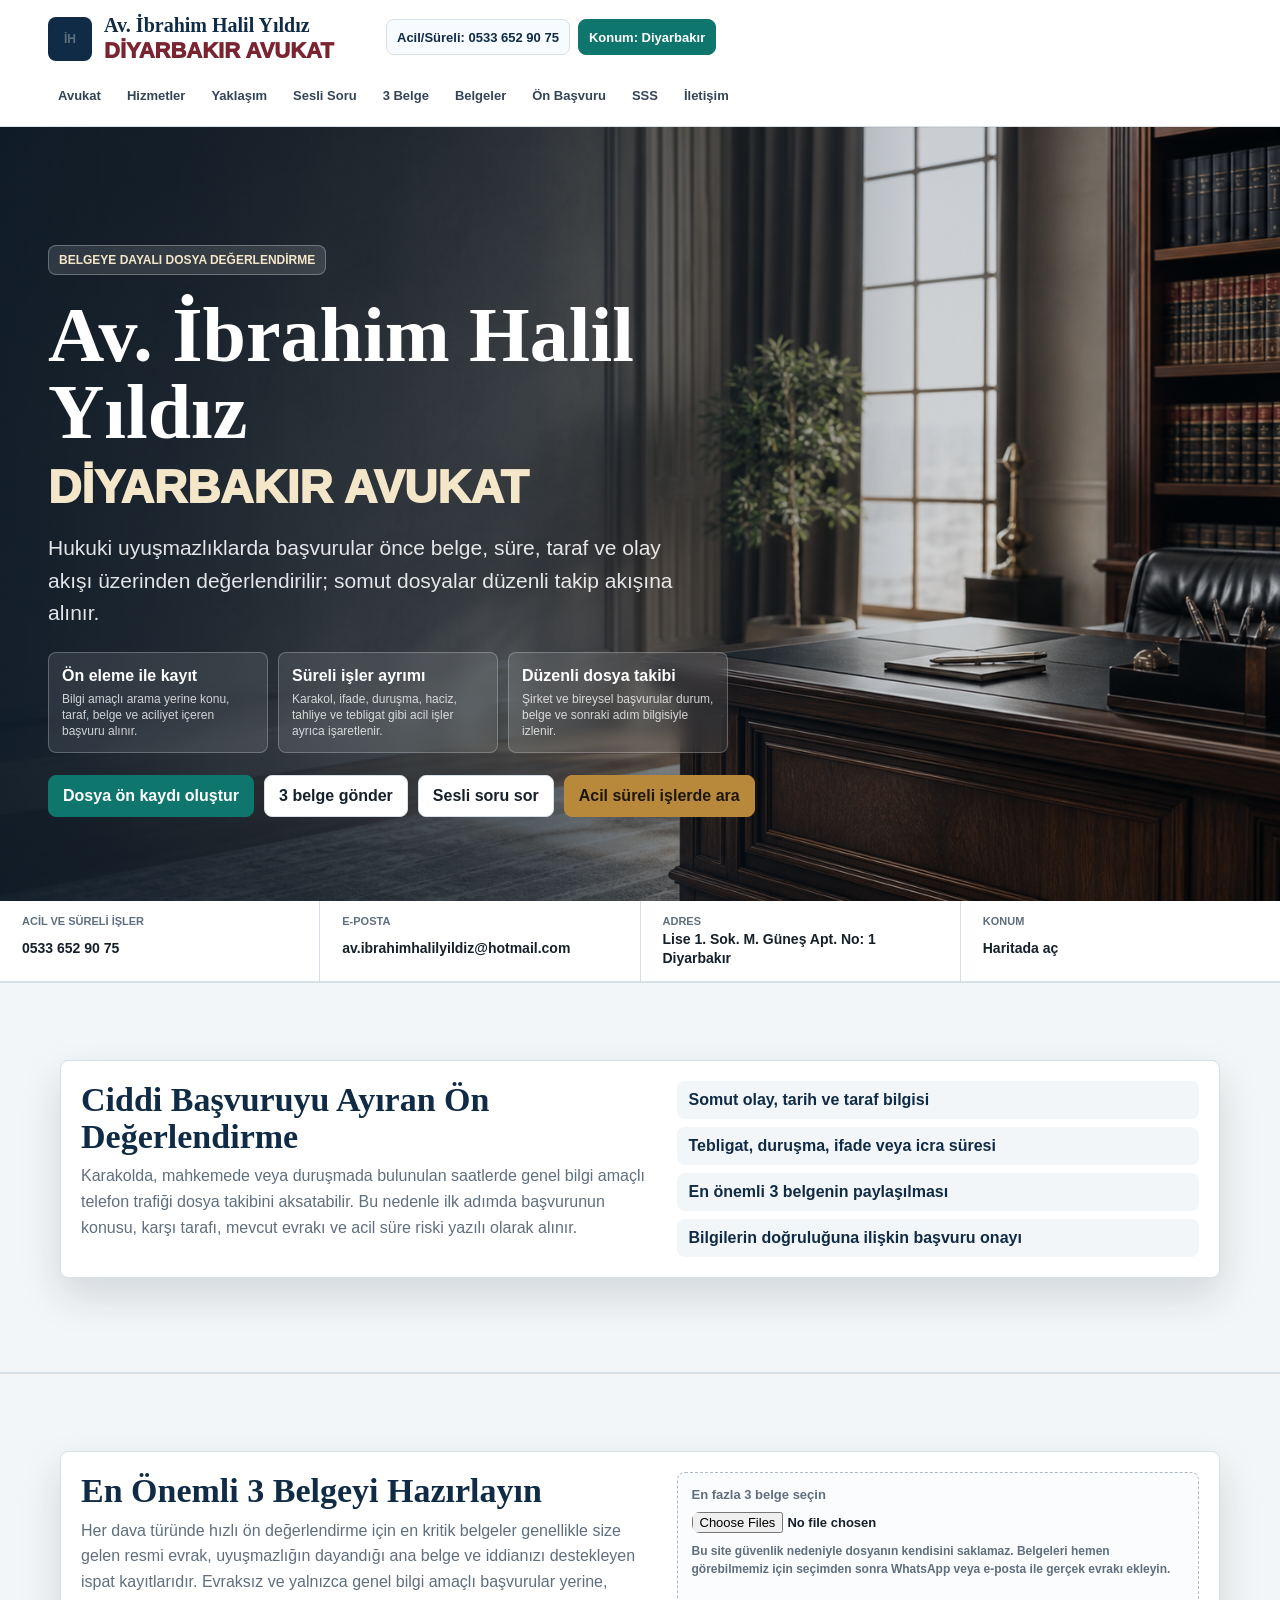
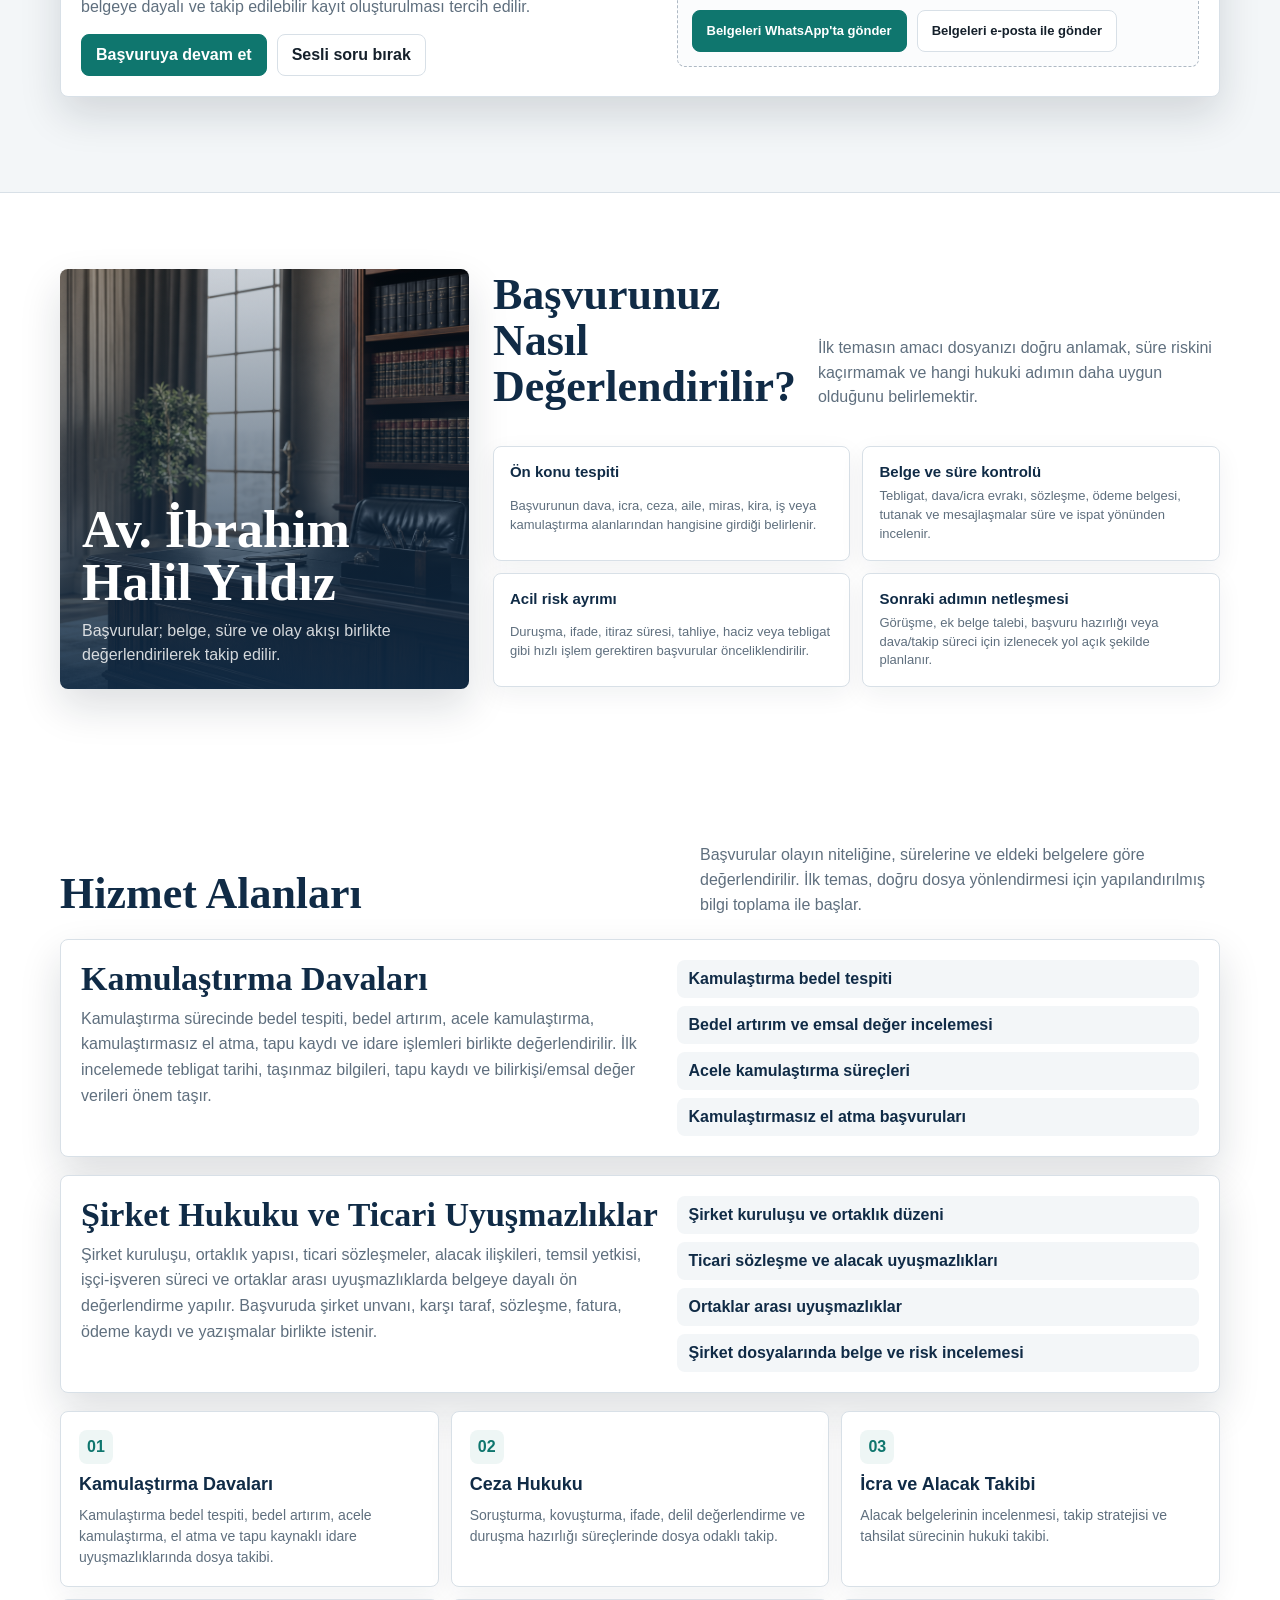
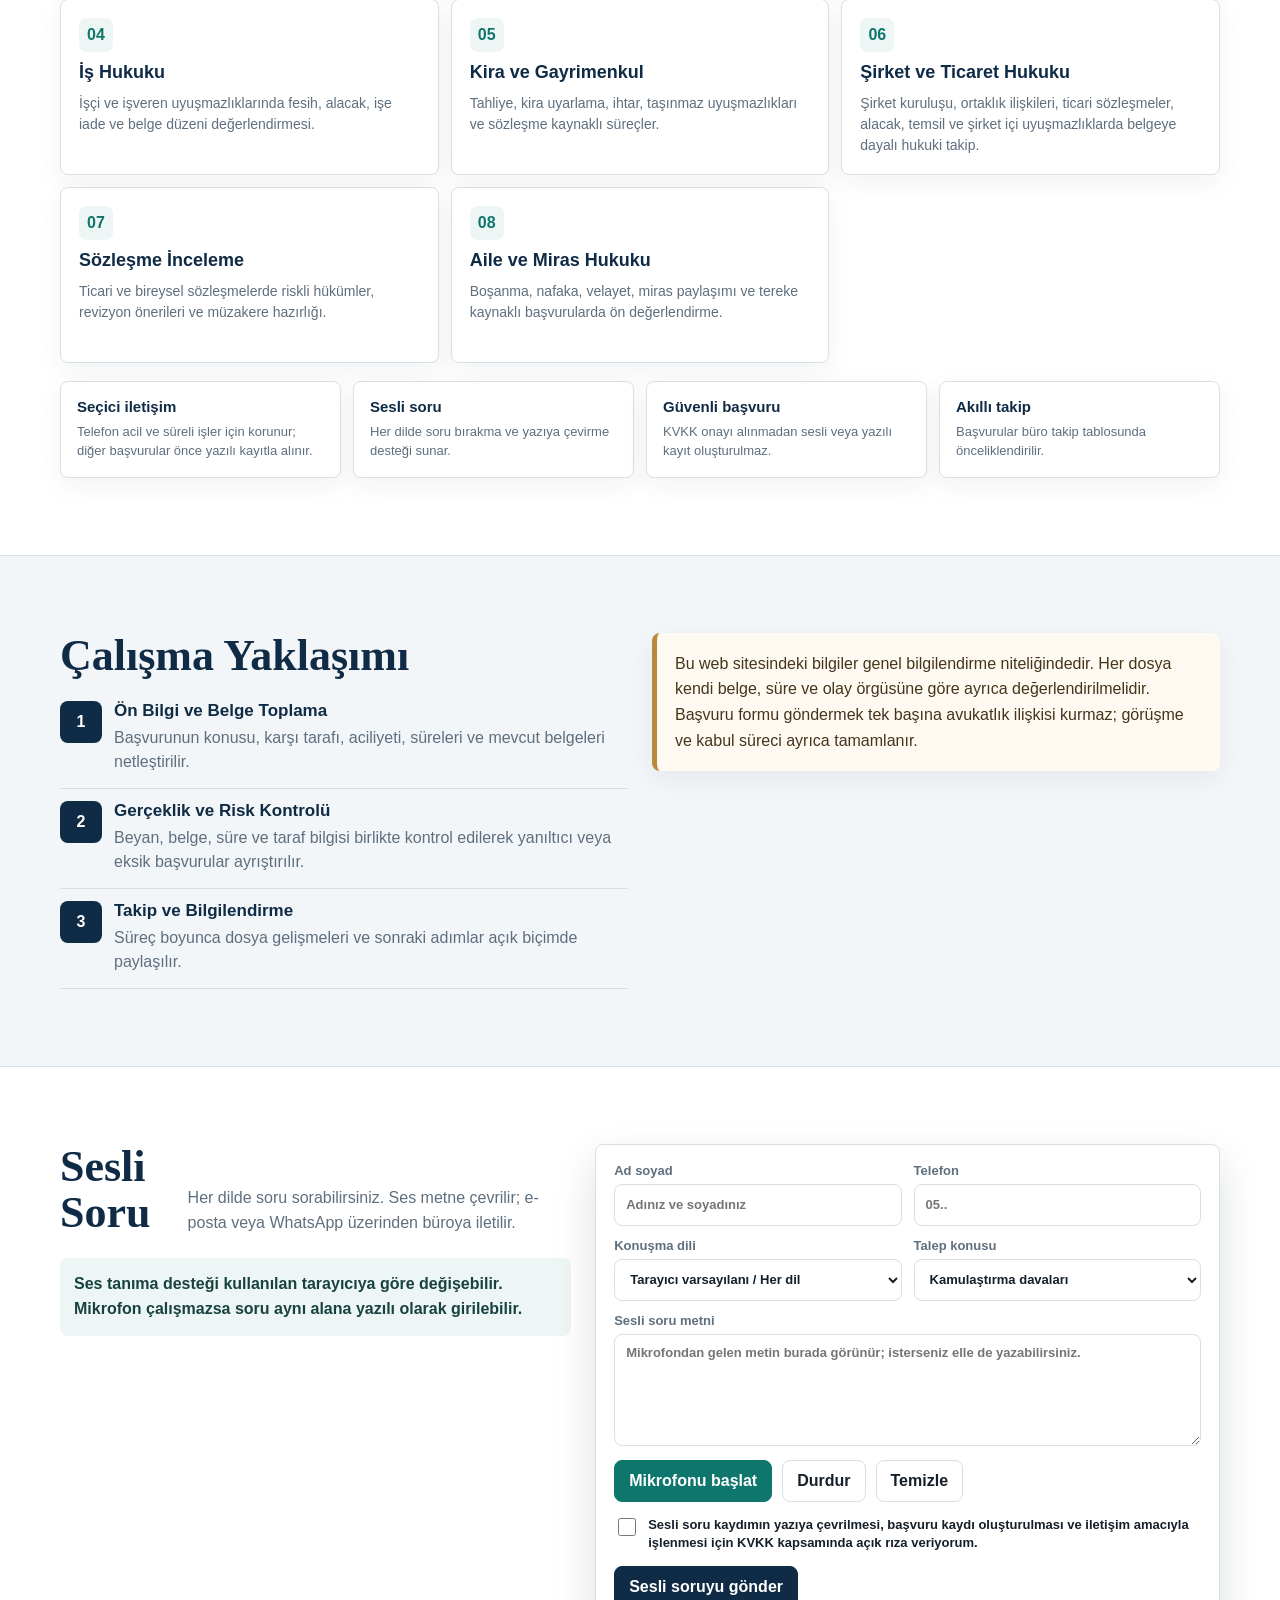
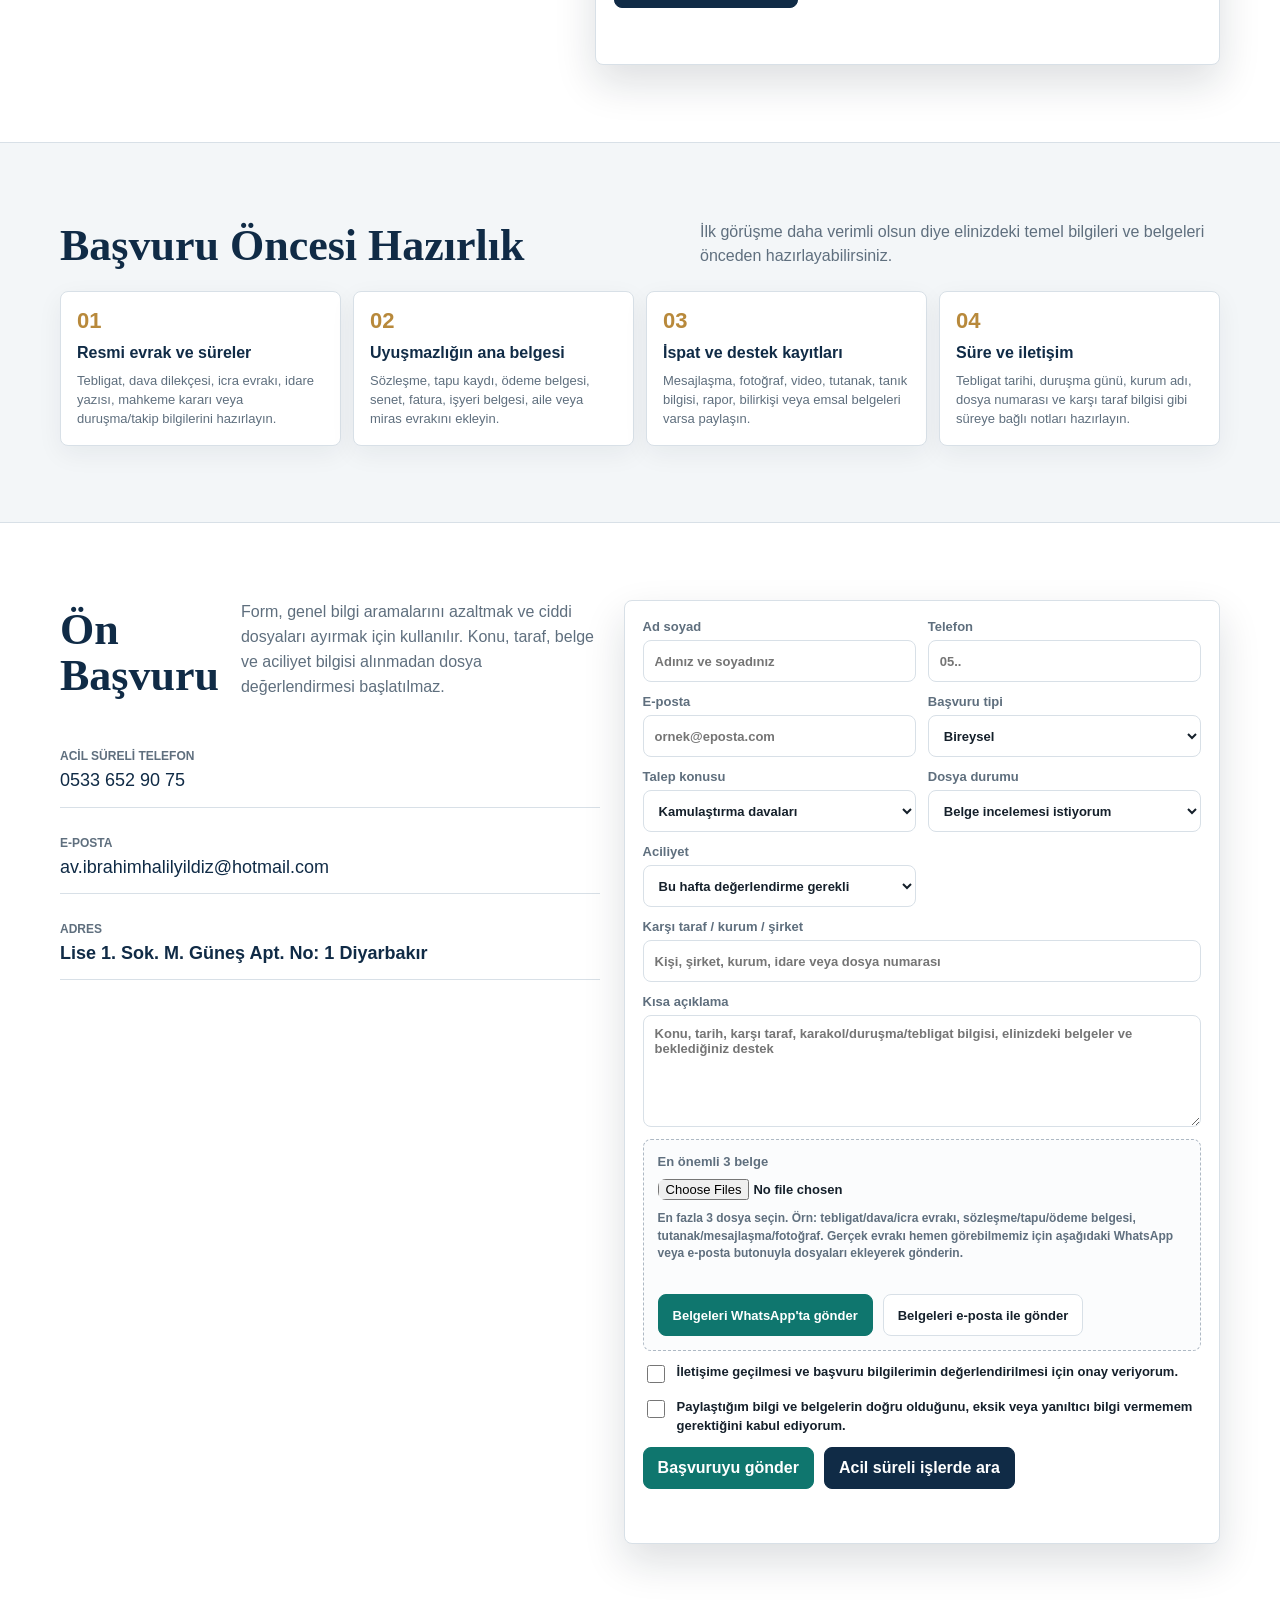
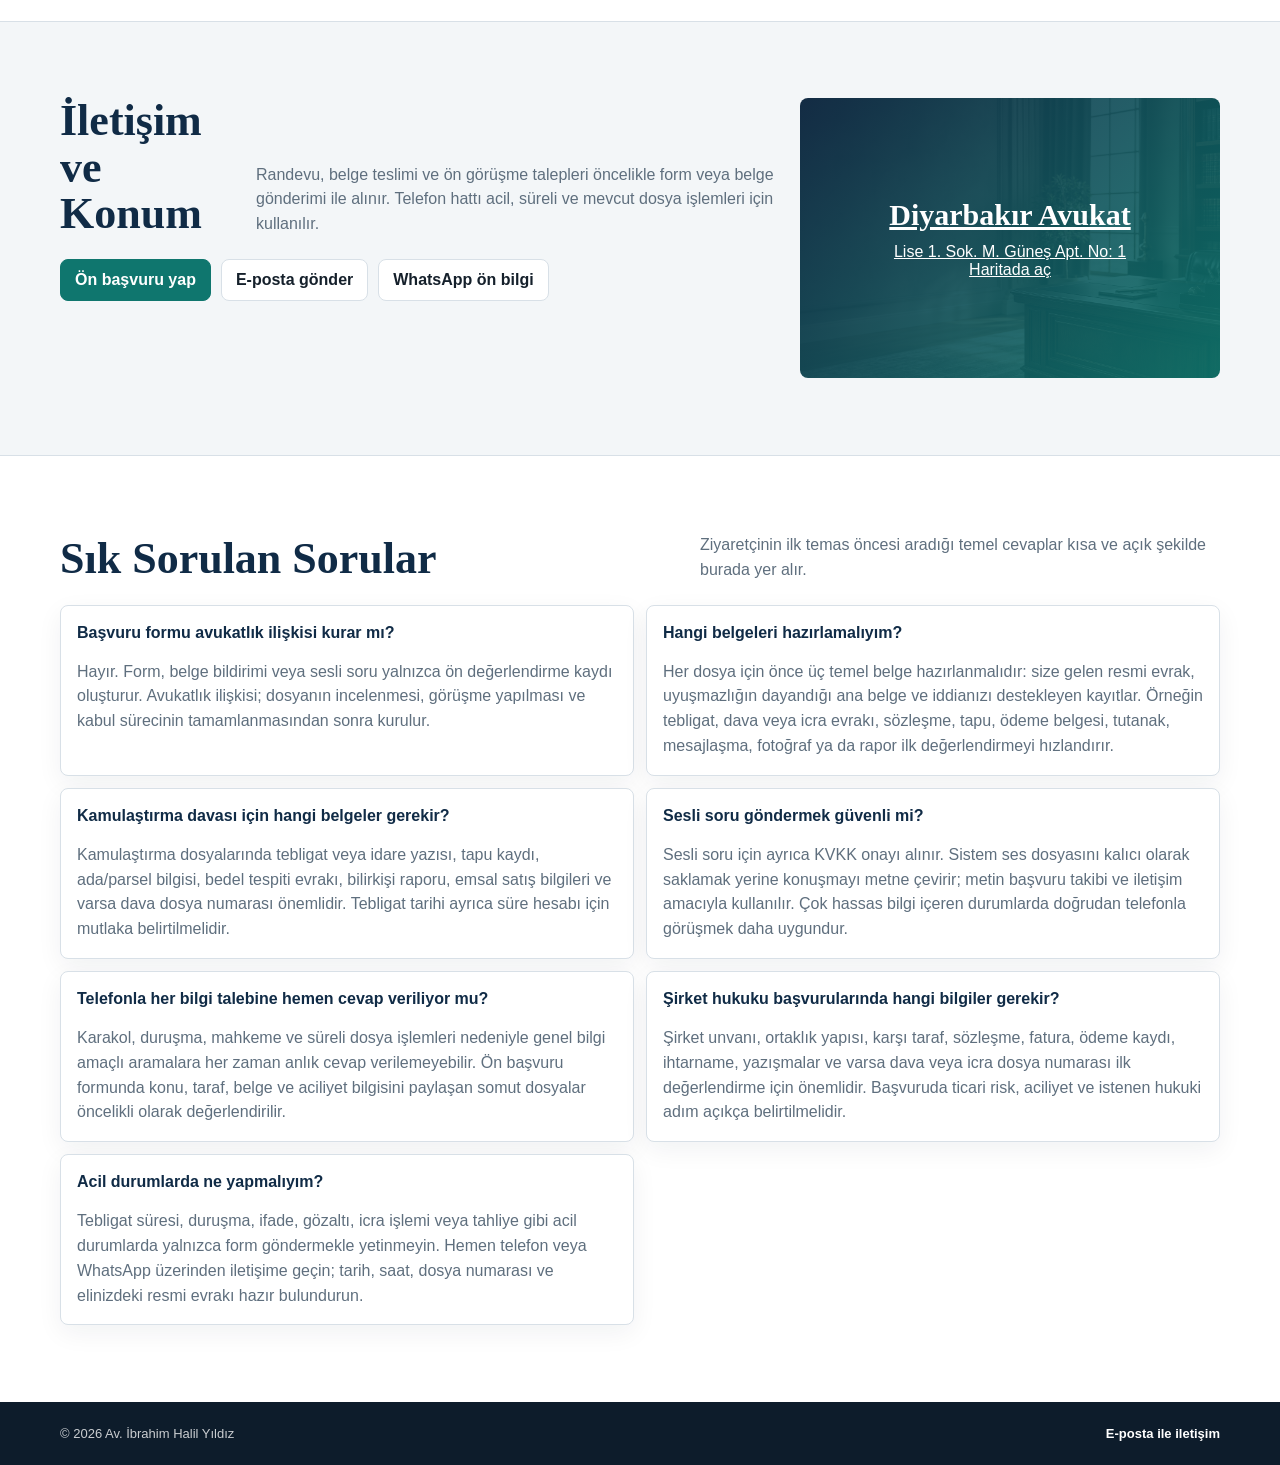
==== commit 4e53f90e: "Başvuru dili ve hizmet başlıkları güncellendi" ====
--- a/index.html
+++ b/index.html
@@ -3,8 +3,8 @@
 <head>
   <meta charset="utf-8">
   <meta name="viewport" content="width=device-width, initial-scale=1">
-  <title>Diyarbakır Avukat | Şirket Hukuku, Kamulaştırma ve Dava Takibi | Av. İbrahim Halil Yıldız</title>
-  <meta name="description" content="Diyarbakır'da şirket hukuku, kamulaştırma, ceza, icra, iş, kira ve miras dosyaları için belgeli ön başvuru ve süre odaklı dosya değerlendirme.">
+  <title>Diyarbakır Avukat | Dosya Takibi ve Ön Başvuru | Av. İbrahim Halil Yıldız</title>
+  <meta name="description" content="Diyarbakır merkezli Av. İbrahim Halil Yıldız ile dava, icra, ceza, kamulaştırma ve ticari uyuşmazlıklar için belgeli ön başvuru.">
   <link rel="canonical" href="https://ibrahimhalilyildiz.com.tr/">
   <meta name="theme-color" content="#102b46">
   <meta property="og:type" content="website">
@@ -12,11 +12,11 @@
   <meta property="og:site_name" content="Av. İbrahim Halil Yıldız">
   <meta property="og:url" content="https://ibrahimhalilyildiz.com.tr/">
   <meta property="og:title" content="Diyarbakır Avukat | Av. İbrahim Halil Yıldız">
-  <meta property="og:description" content="Şirket hukuku, kamulaştırma, ceza, icra, iş, kira ve miras başvuruları için belgeli ön değerlendirme paneli.">
+  <meta property="og:description" content="Dava, icra, ceza, kamulaştırma ve ticari uyuşmazlıklarda belgeye dayalı ön değerlendirme paneli.">
   <meta property="og:image" content="https://ibrahimhalilyildiz.com.tr/assets/office-hero.png">
   <meta name="twitter:card" content="summary_large_image">
   <meta name="twitter:title" content="Diyarbakır Avukat | Av. İbrahim Halil Yıldız">
-  <meta name="twitter:description" content="Diyarbakır'da şirket hukuku, kamulaştırma ve dava takibi için belgeli ön başvuru paneli.">
+  <meta name="twitter:description" content="Dava takibi, kamulaştırma, icra, ceza ve ticari uyuşmazlıklar için belgeye dayalı ön başvuru paneli.">
   <meta name="twitter:image" content="https://ibrahimhalilyildiz.com.tr/assets/office-hero.png">
   <style>
     :root {
@@ -1100,7 +1100,7 @@
         <span class="eyebrow">Belgeye Dayalı Dosya Değerlendirme</span>
         <h1>Av. İbrahim Halil Yıldız</h1>
         <div class="city-title">Diyarbakır Avukat</div>
-        <p>Diyarbakır'da şirket hukuku, kamulaştırma, ceza, icra ve diğer uyuşmazlıklarda başvurular önce belge, süre, taraf ve olay akışı üzerinden değerlendirilir.</p>
+        <p>Hukuki uyuşmazlıklarda başvurular önce belge, süre, taraf ve olay akışı üzerinden değerlendirilir; somut dosyalar düzenli takip akışına alınır.</p>
         <div class="hero-metrics" aria-label="Öne çıkan özellikler">
           <div class="hero-metric">
             <strong>Ön eleme ile kayıt</strong>
@@ -1119,7 +1119,6 @@
           <a class="btn primary" href="#basvuru">Dosya ön kaydı oluştur</a>
           <a class="btn" href="#belge-yukle">3 belge gönder</a>
           <a class="btn" href="#sesli-soru">Sesli soru sor</a>
-          <a class="btn" href="#hizmetler">Şirket hukuku</a>
           <a class="btn gold" href="tel:+905336529075">Acil süreli işlerde ara</a>
         </div>
       </div>
@@ -1226,7 +1225,7 @@
 
         <div class="focus-box">
           <div>
-            <h3>Diyarbakır Kamulaştırma Davaları</h3>
+            <h3>Kamulaştırma Davaları</h3>
             <p>Kamulaştırma sürecinde bedel tespiti, bedel artırım, acele kamulaştırma, kamulaştırmasız el atma, tapu kaydı ve idare işlemleri birlikte değerlendirilir. İlk incelemede tebligat tarihi, taşınmaz bilgileri, tapu kaydı ve bilirkişi/emsal değer verileri önem taşır.</p>
           </div>
           <ul class="focus-list" aria-label="Kamulaştırma başlıkları">
@@ -1239,7 +1238,7 @@
 
         <div class="focus-box">
           <div>
-            <h3>Diyarbakır Şirket Hukuku ve Ticari Uyuşmazlıklar</h3>
+            <h3>Şirket Hukuku ve Ticari Uyuşmazlıklar</h3>
             <p>Şirket kuruluşu, ortaklık yapısı, ticari sözleşmeler, alacak ilişkileri, temsil yetkisi, işçi-işveren süreci ve ortaklar arası uyuşmazlıklarda belgeye dayalı ön değerlendirme yapılır. Başvuruda şirket unvanı, karşı taraf, sözleşme, fatura, ödeme kaydı ve yazışmalar birlikte istenir.</p>
           </div>
           <ul class="focus-list" aria-label="Şirket hukuku başlıkları">
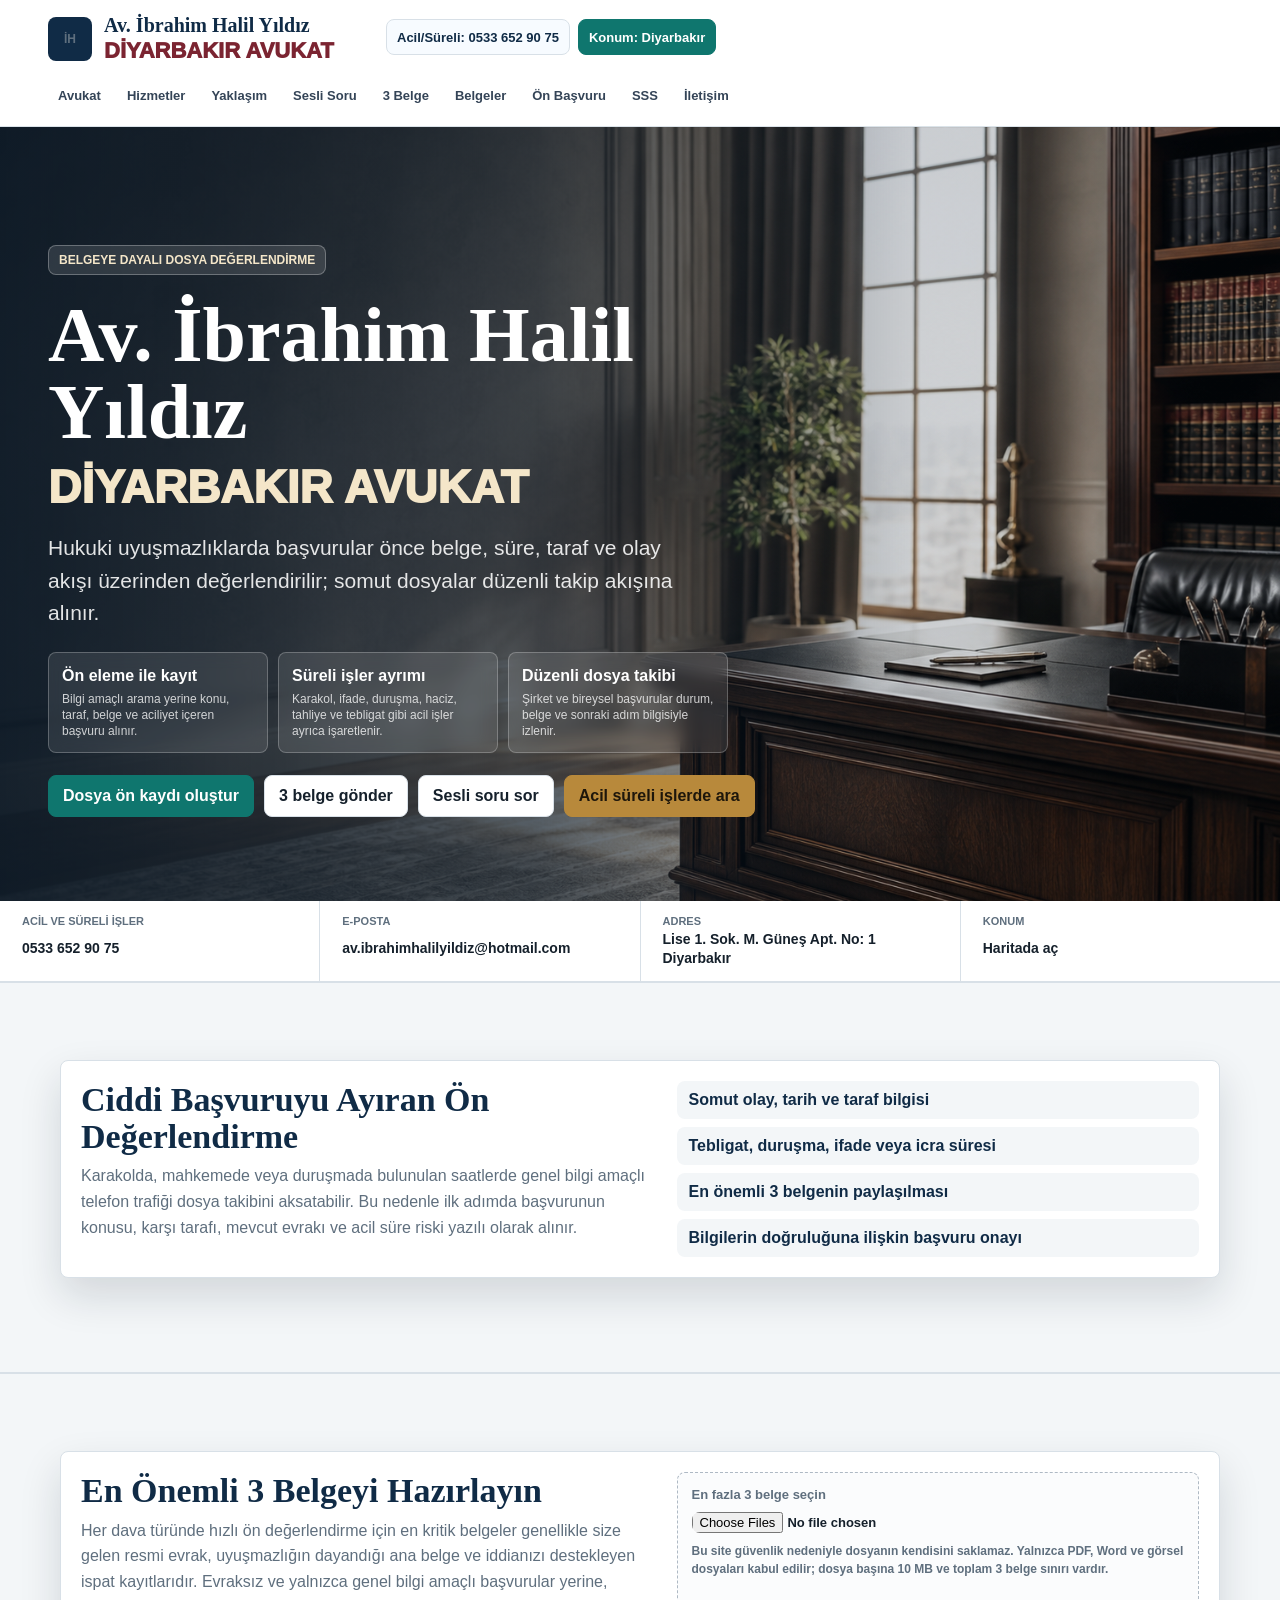
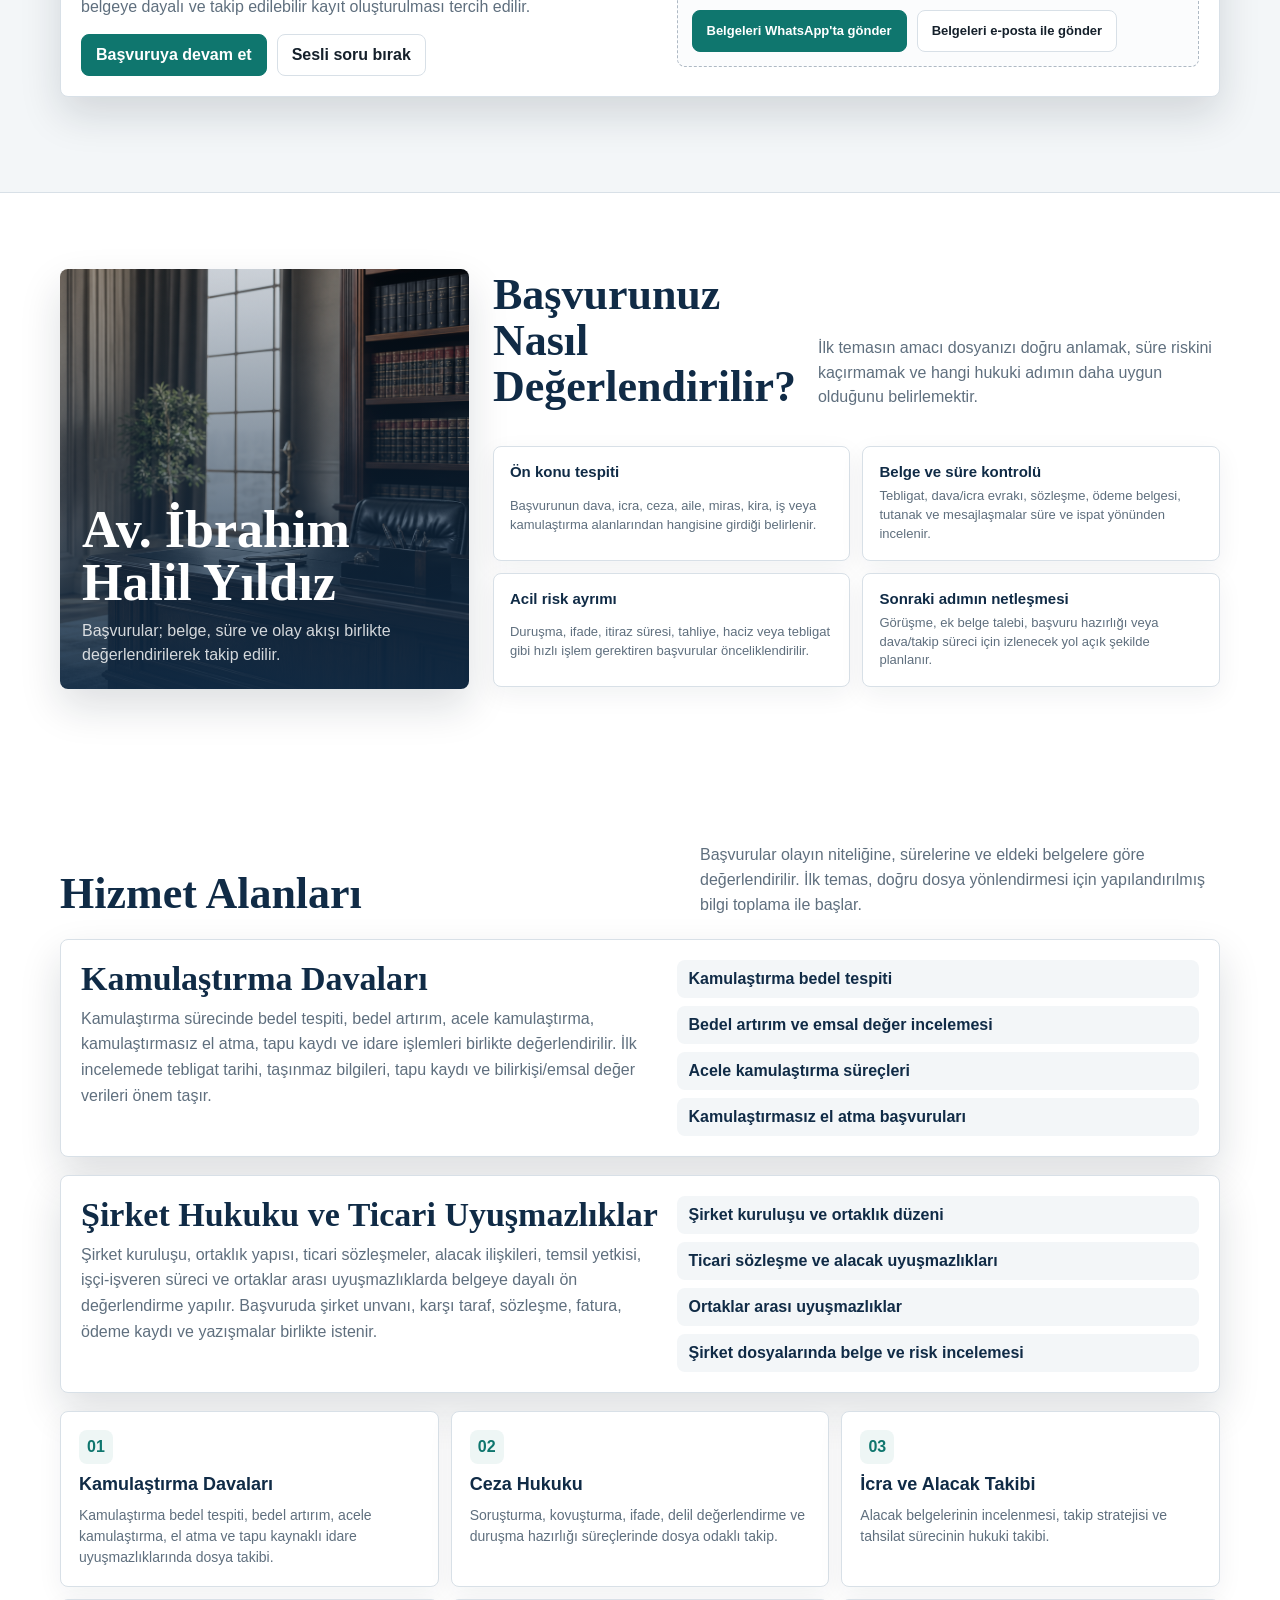
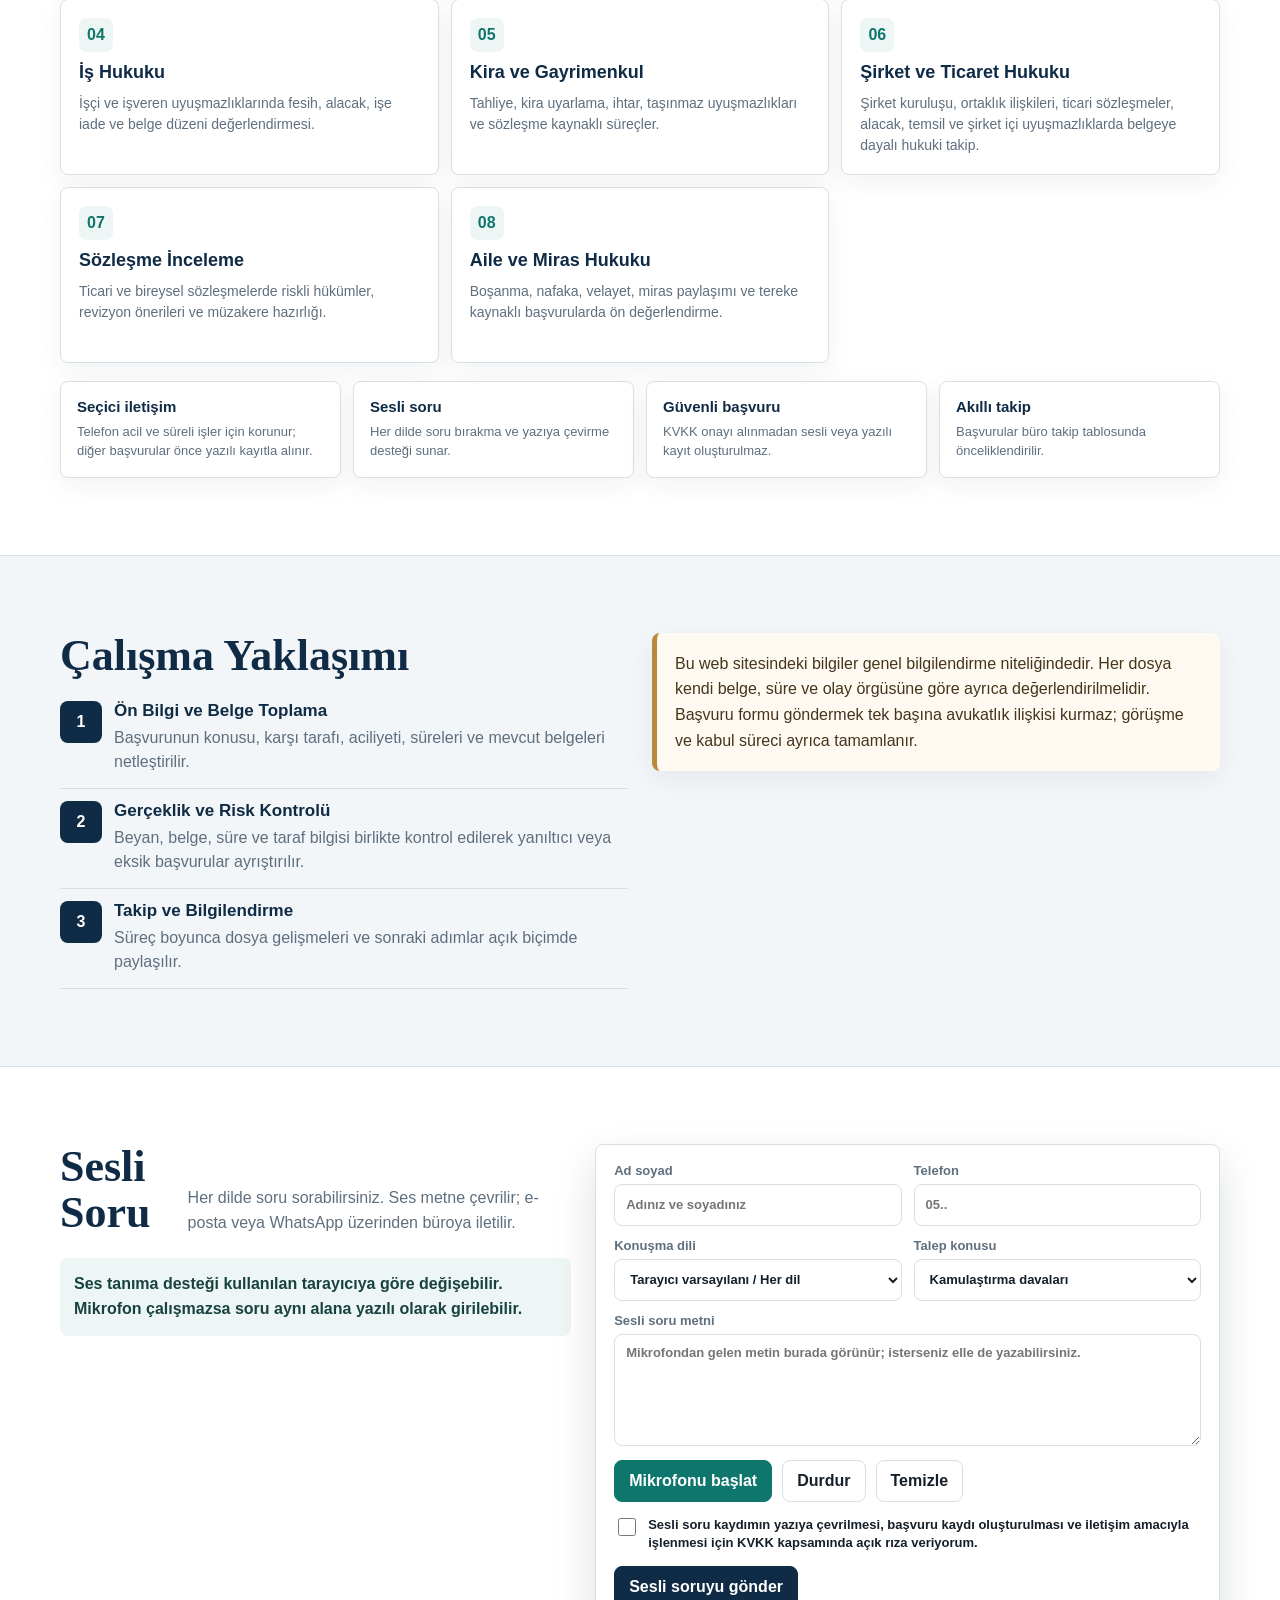
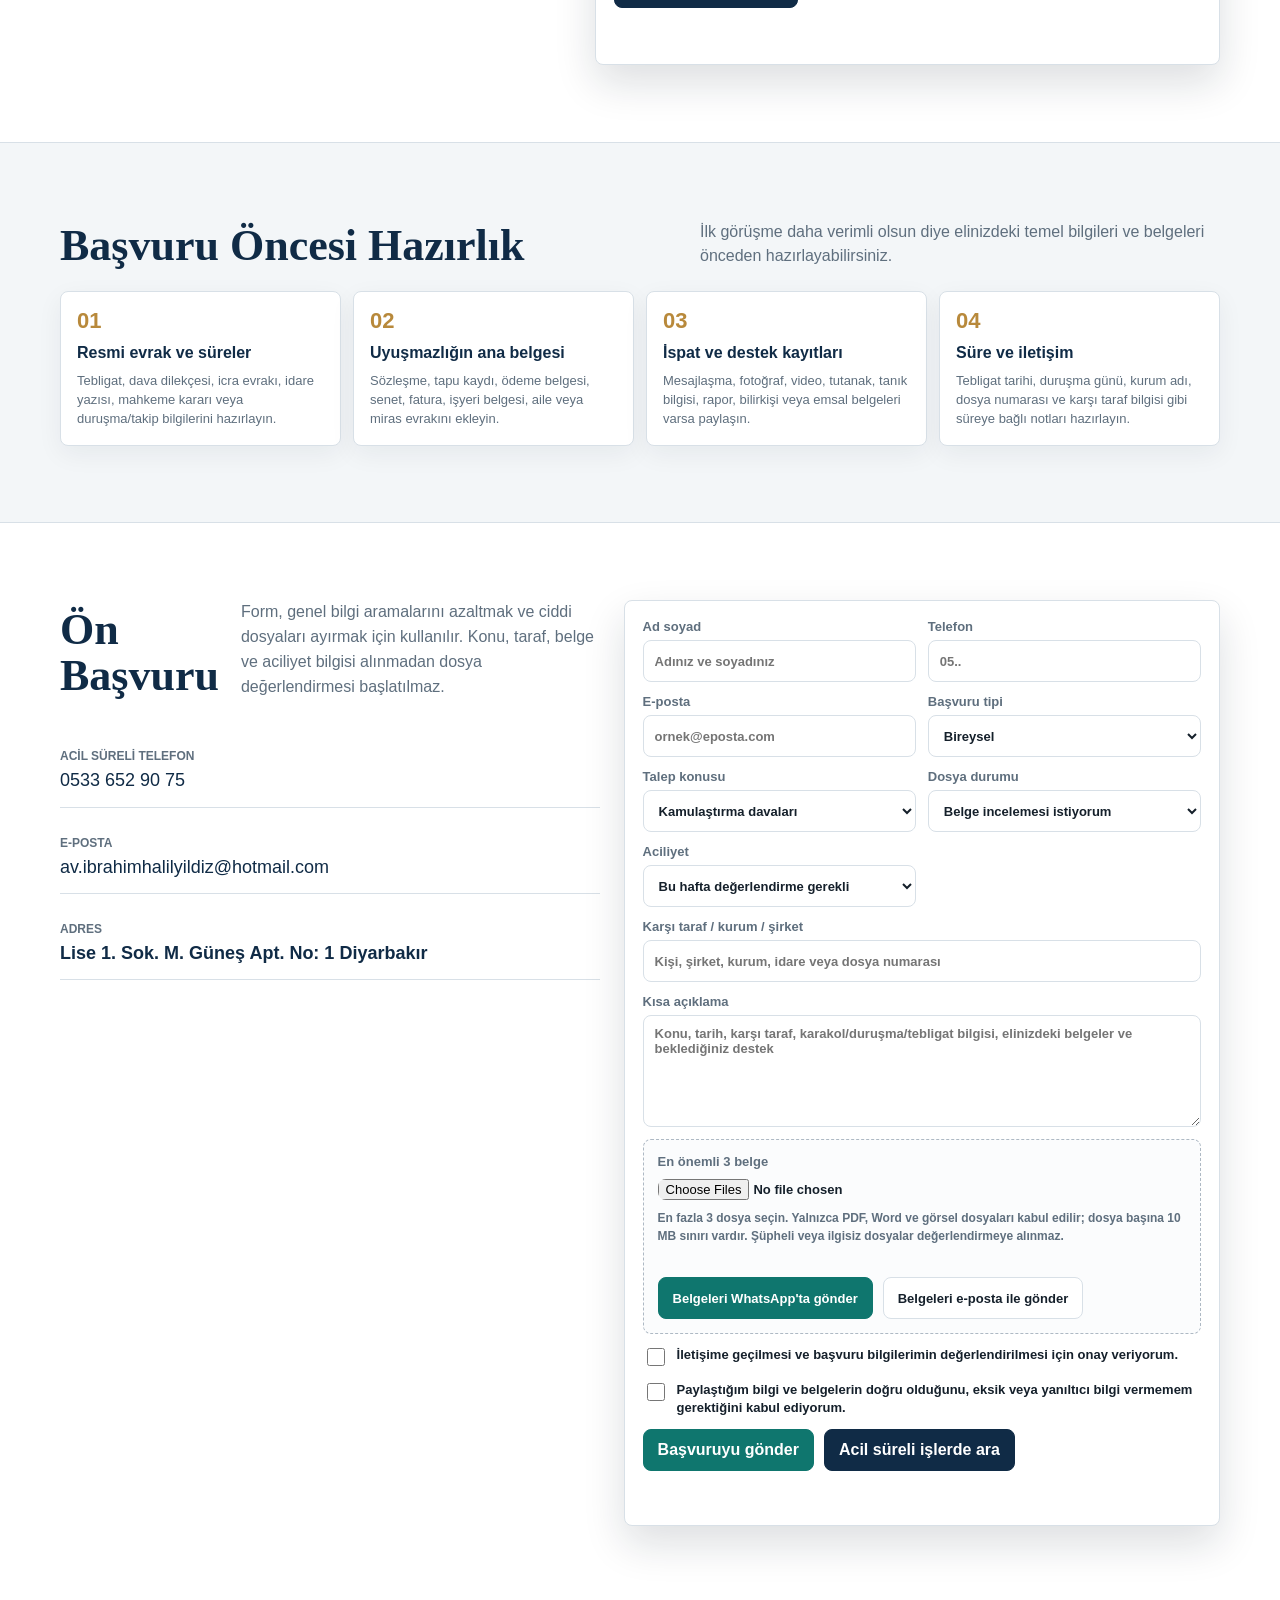
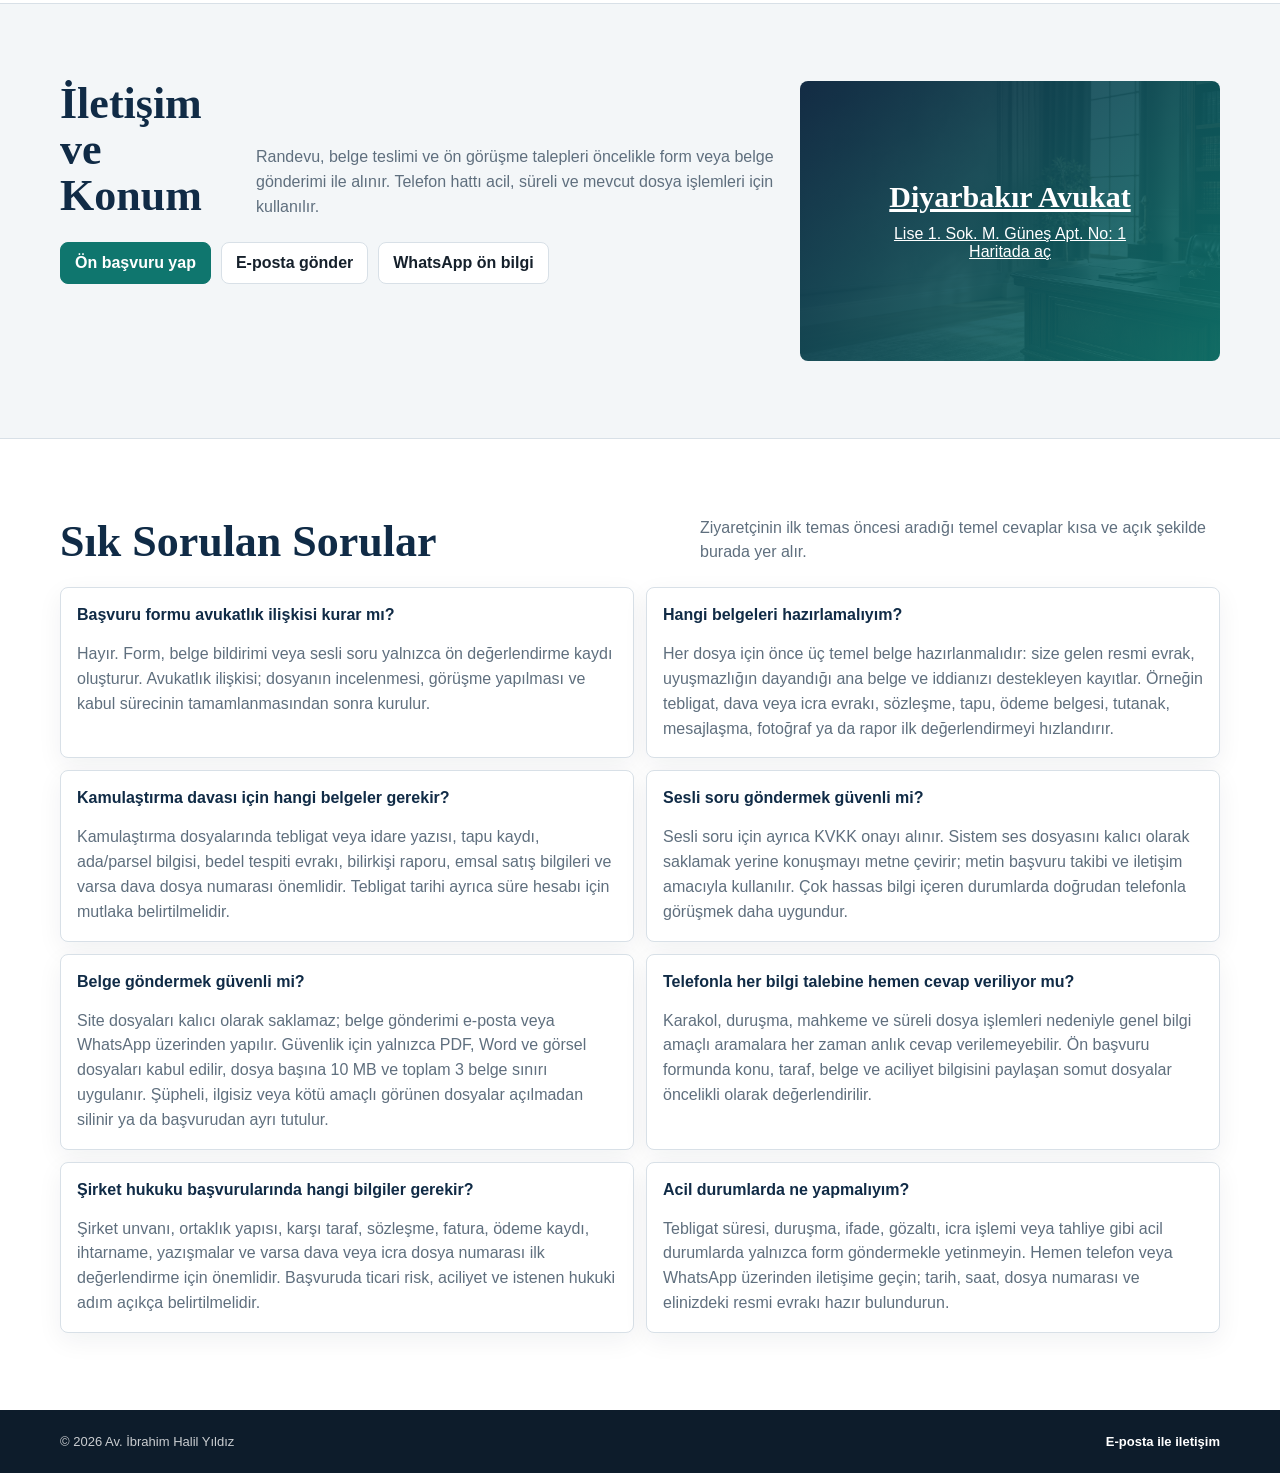
==== commit e2d557f0: "Belge güvenlik sınırlarını ekle" ====
--- a/index.html
+++ b/index.html
@@ -1171,7 +1171,7 @@
         <label class="upload-box">
           En fazla 3 belge seçin
           <input id="topDocuments" type="file" accept=".pdf,.doc,.docx,.jpg,.jpeg,.png,.webp" multiple>
-          <span class="upload-help">Bu site güvenlik nedeniyle dosyanın kendisini saklamaz. Belgeleri hemen görebilmemiz için seçimden sonra WhatsApp veya e-posta ile gerçek evrakı ekleyin.</span>
+          <span class="upload-help">Bu site güvenlik nedeniyle dosyanın kendisini saklamaz. Yalnızca PDF, Word ve görsel dosyaları kabul edilir; dosya başına 10 MB ve toplam 3 belge sınırı vardır.</span>
           <ul id="topFileList" class="file-list"></ul>
           <div class="hero-actions" style="margin-top: 12px;">
             <button class="btn primary" type="button" data-doc-send="whatsapp">Belgeleri WhatsApp'ta gönder</button>
@@ -1515,7 +1515,7 @@
             <label class="full upload-box">
               En önemli 3 belge
               <input id="documents" type="file" accept=".pdf,.doc,.docx,.jpg,.jpeg,.png,.webp" multiple>
-              <span class="upload-help">En fazla 3 dosya seçin. Örn: tebligat/dava/icra evrakı, sözleşme/tapu/ödeme belgesi, tutanak/mesajlaşma/fotoğraf. Gerçek evrakı hemen görebilmemiz için aşağıdaki WhatsApp veya e-posta butonuyla dosyaları ekleyerek gönderin.</span>
+              <span class="upload-help">En fazla 3 dosya seçin. Yalnızca PDF, Word ve görsel dosyaları kabul edilir; dosya başına 10 MB sınırı vardır. Şüpheli veya ilgisiz dosyalar değerlendirmeye alınmaz.</span>
               <ul id="fileList" class="file-list"></ul>
               <div class="hero-actions" style="margin-top: 12px;">
                 <button class="btn primary" type="button" data-doc-send="whatsapp">Belgeleri WhatsApp'ta gönder</button>
@@ -1586,6 +1586,10 @@
           <details open>
             <summary>Sesli soru göndermek güvenli mi?</summary>
             <p>Sesli soru için ayrıca KVKK onayı alınır. Sistem ses dosyasını kalıcı olarak saklamak yerine konuşmayı metne çevirir; metin başvuru takibi ve iletişim amacıyla kullanılır. Çok hassas bilgi içeren durumlarda doğrudan telefonla görüşmek daha uygundur.</p>
+          </details>
+          <details open>
+            <summary>Belge göndermek güvenli mi?</summary>
+            <p>Site dosyaları kalıcı olarak saklamaz; belge gönderimi e-posta veya WhatsApp üzerinden yapılır. Güvenlik için yalnızca PDF, Word ve görsel dosyaları kabul edilir, dosya başına 10 MB ve toplam 3 belge sınırı uygulanır. Şüpheli, ilgisiz veya kötü amaçlı görünen dosyalar açılmadan silinir ya da başvurudan ayrı tutulur.</p>
           </details>
           <details open>
             <summary>Telefonla her bilgi talebine hemen cevap veriliyor mu?</summary>
@@ -1685,6 +1689,14 @@
         },
         {
           "@type": "Question",
+          "name": "Belge göndermek güvenli mi?",
+          "acceptedAnswer": {
+            "@type": "Answer",
+            "text": "Site dosyaları kalıcı olarak saklamaz; belge gönderimi e-posta veya WhatsApp üzerinden yapılır. Güvenlik için yalnızca PDF, Word ve görsel dosyaları kabul edilir, dosya başına 10 MB ve toplam 3 belge sınırı uygulanır. Şüpheli, ilgisiz veya kötü amaçlı görünen dosyalar açılmadan silinir ya da başvurudan ayrı tutulur."
+          }
+        },
+        {
+          "@type": "Question",
           "name": "Telefonla her bilgi talebine hemen cevap veriliyor mu?",
           "acceptedAnswer": {
             "@type": "Answer",
@@ -1737,6 +1749,9 @@
     const documentInputs = [document.getElementById("topDocuments"), document.getElementById("documents")].filter(Boolean);
     const fileLists = [document.getElementById("topFileList"), document.getElementById("fileList")].filter(Boolean);
     const SpeechRecognition = window.SpeechRecognition || window.webkitSpeechRecognition;
+    const MAX_DOCUMENTS = 3;
+    const MAX_DOCUMENT_SIZE = 10 * 1024 * 1024;
+    const ALLOWED_DOCUMENT_EXTENSIONS = [".pdf", ".doc", ".docx", ".jpg", ".jpeg", ".png", ".webp"];
     let recognition = null;
     let voiceTranscript = "";
     let selectedDocuments = [];
@@ -1832,16 +1847,28 @@
       });
     }
 
+    function getDocumentExtension(fileName) {
+      const normalized = String(fileName || "").toLowerCase();
+      const dotIndex = normalized.lastIndexOf(".");
+      return dotIndex >= 0 ? normalized.slice(dotIndex) : "";
+    }
+
+    function isAllowedDocument(file) {
+      return ALLOWED_DOCUMENT_EXTENSIONS.includes(getDocumentExtension(file.name)) && file.size <= MAX_DOCUMENT_SIZE;
+    }
+
     documentInputs.forEach((input) => {
       input.addEventListener("change", () => {
         const files = Array.from(input.files || []);
-        selectedDocuments = files.slice(0, 3).map((file) => ({
+        const acceptedFiles = files.filter(isAllowedDocument).slice(0, MAX_DOCUMENTS);
+        const rejectedCount = files.length - acceptedFiles.length;
+        selectedDocuments = acceptedFiles.map((file) => ({
           name: file.name,
           size: file.size,
           type: file.type || "Bilinmiyor"
         }));
-        if (files.length > 3) {
-          formStatus.textContent = "En fazla 3 belge seçilebilir. İlk 3 belge alındı.";
+        if (files.length > MAX_DOCUMENTS || rejectedCount > 0) {
+          formStatus.textContent = "Yalnızca PDF, Word ve görsel dosyaları kabul edilir. En fazla 3 belge ve dosya başına 10 MB sınırı uygulanır.";
         } else {
           formStatus.textContent = selectedDocuments.length ? "Belgeler seçildi. Başvuruyu göndererek kaydedebilirsiniz." : "";
         }
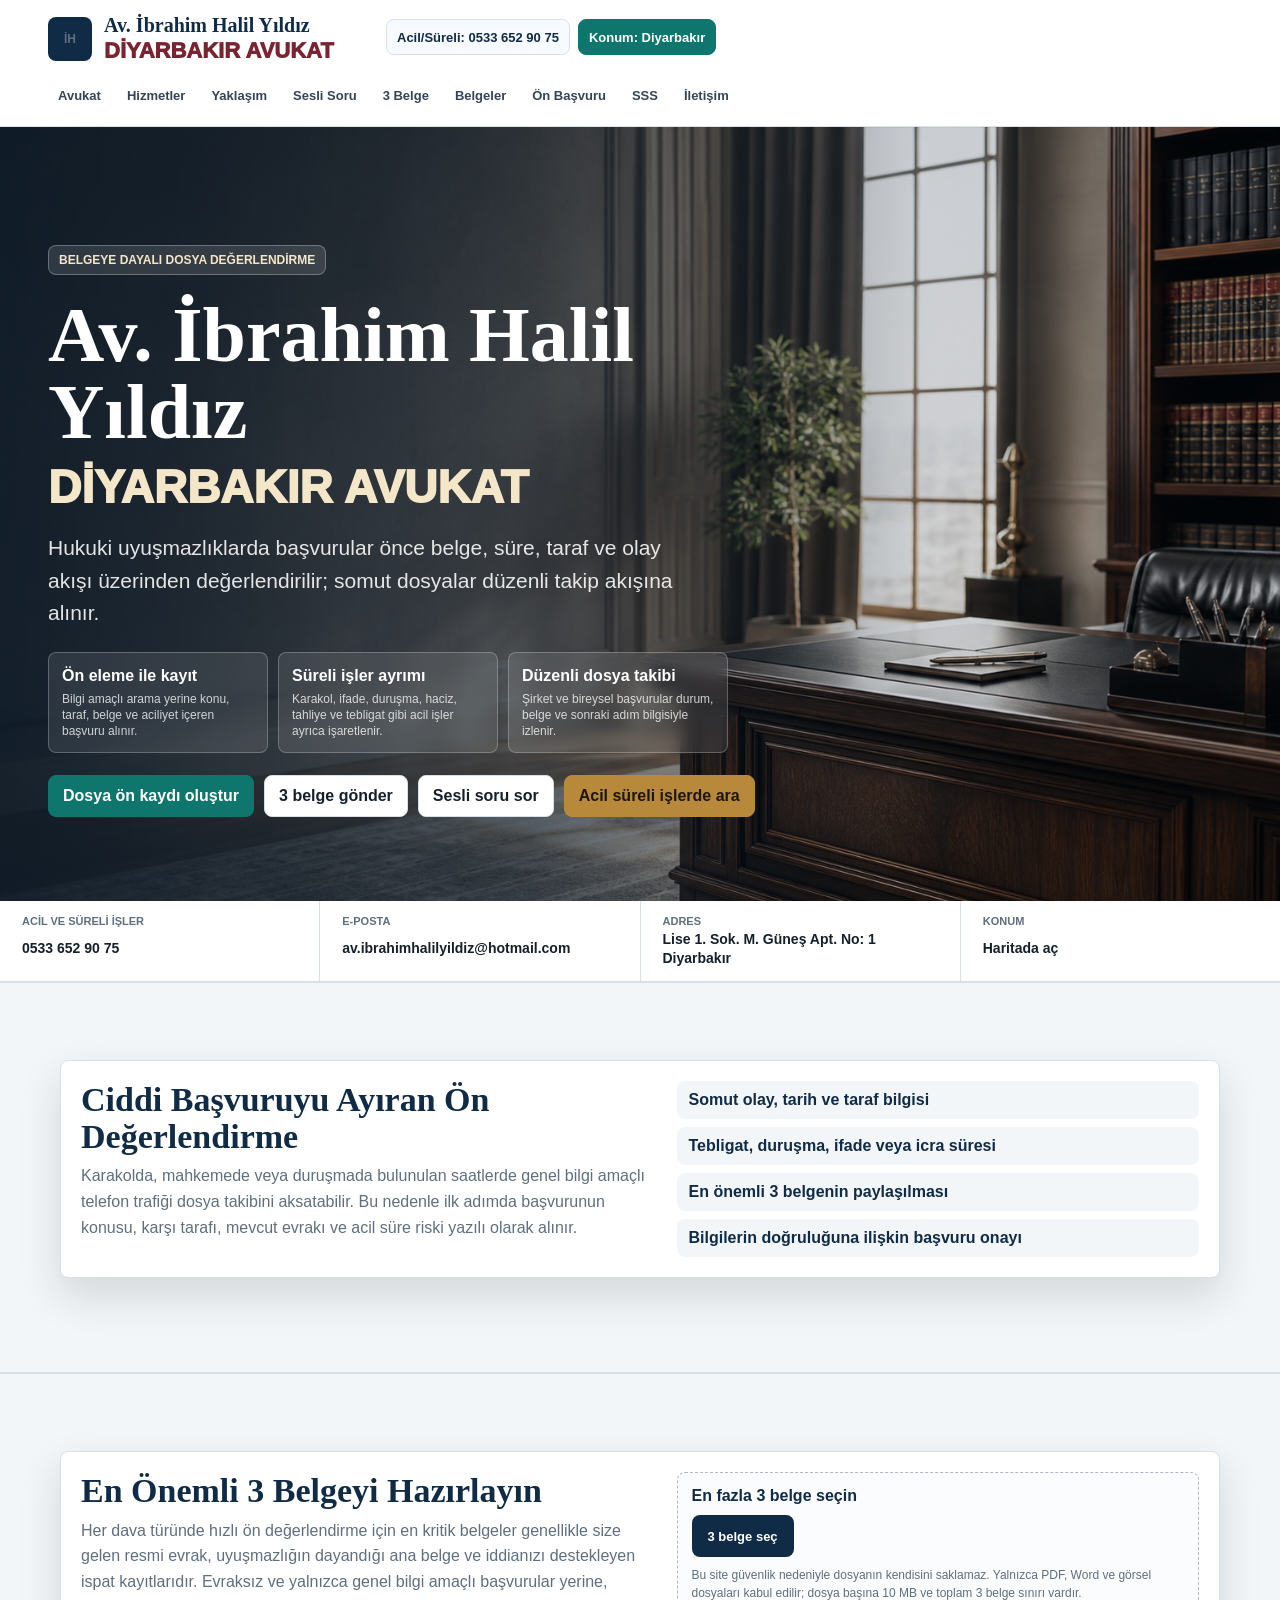
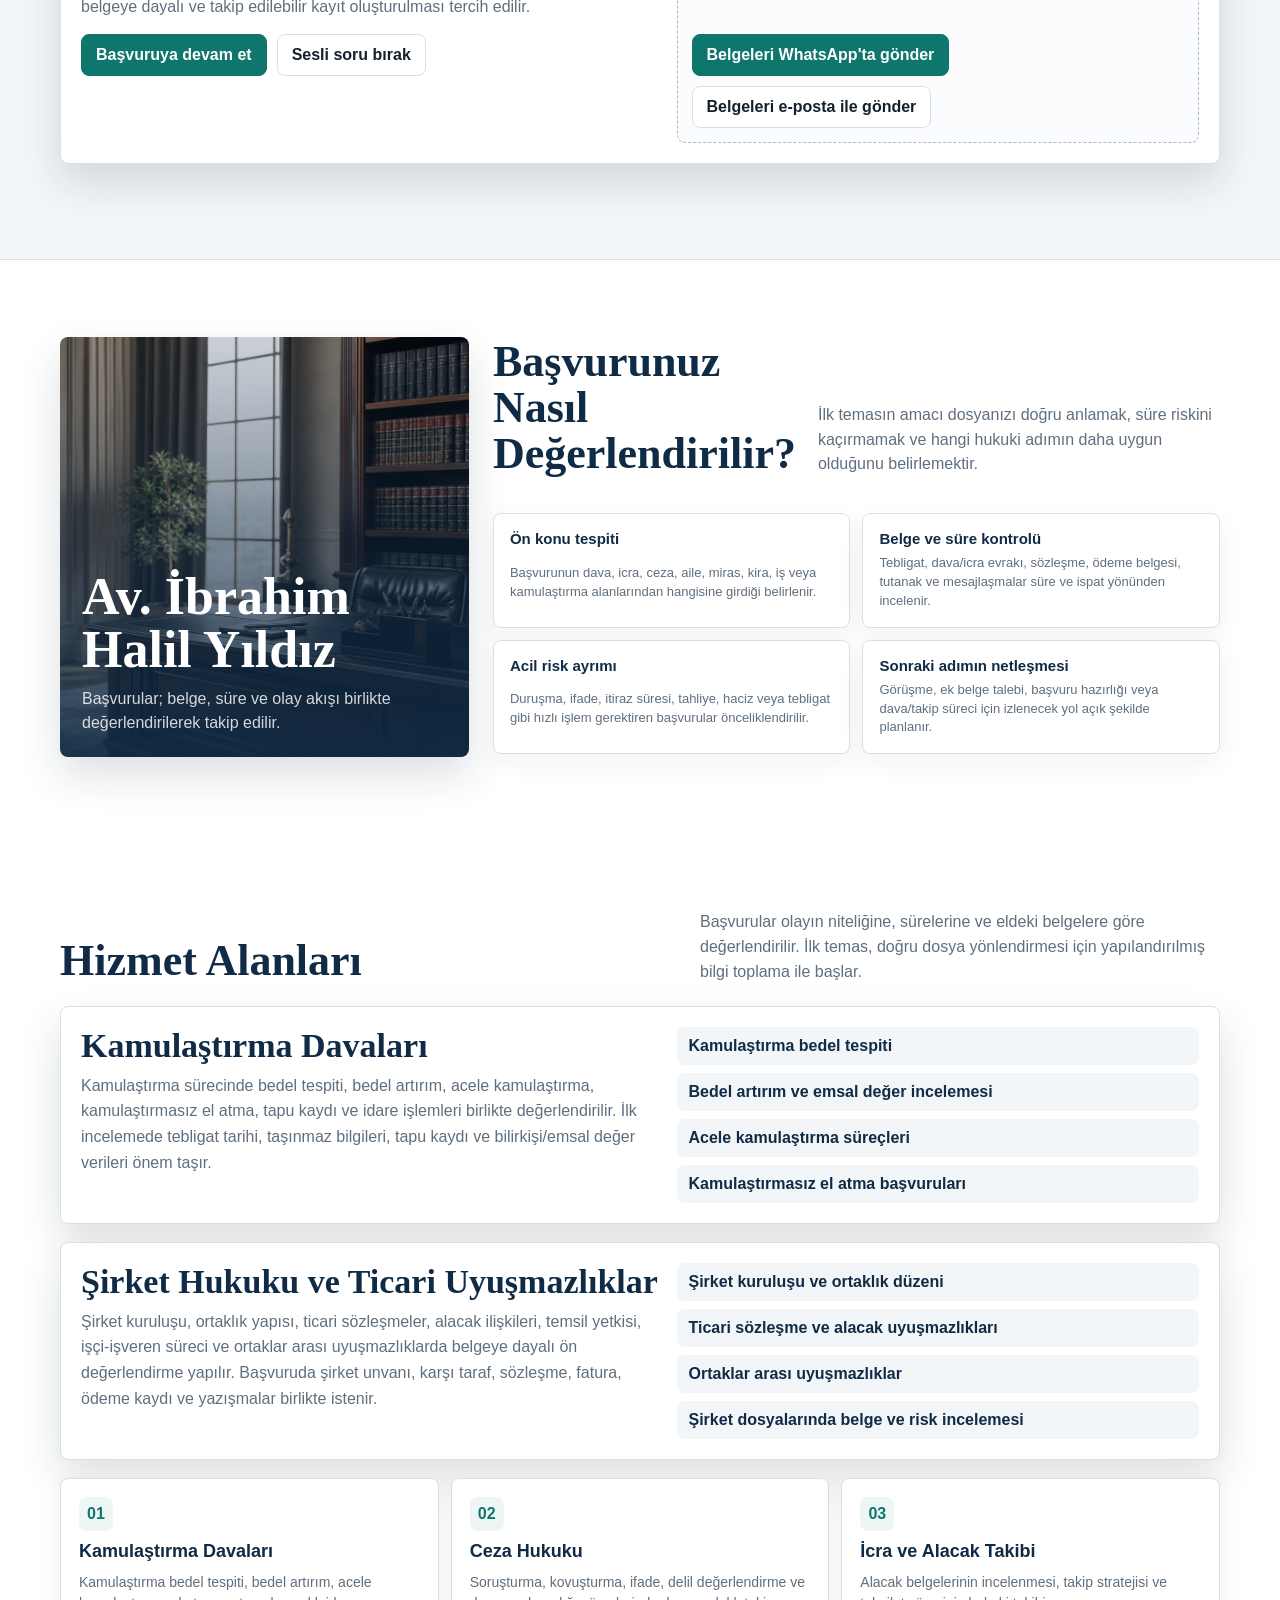
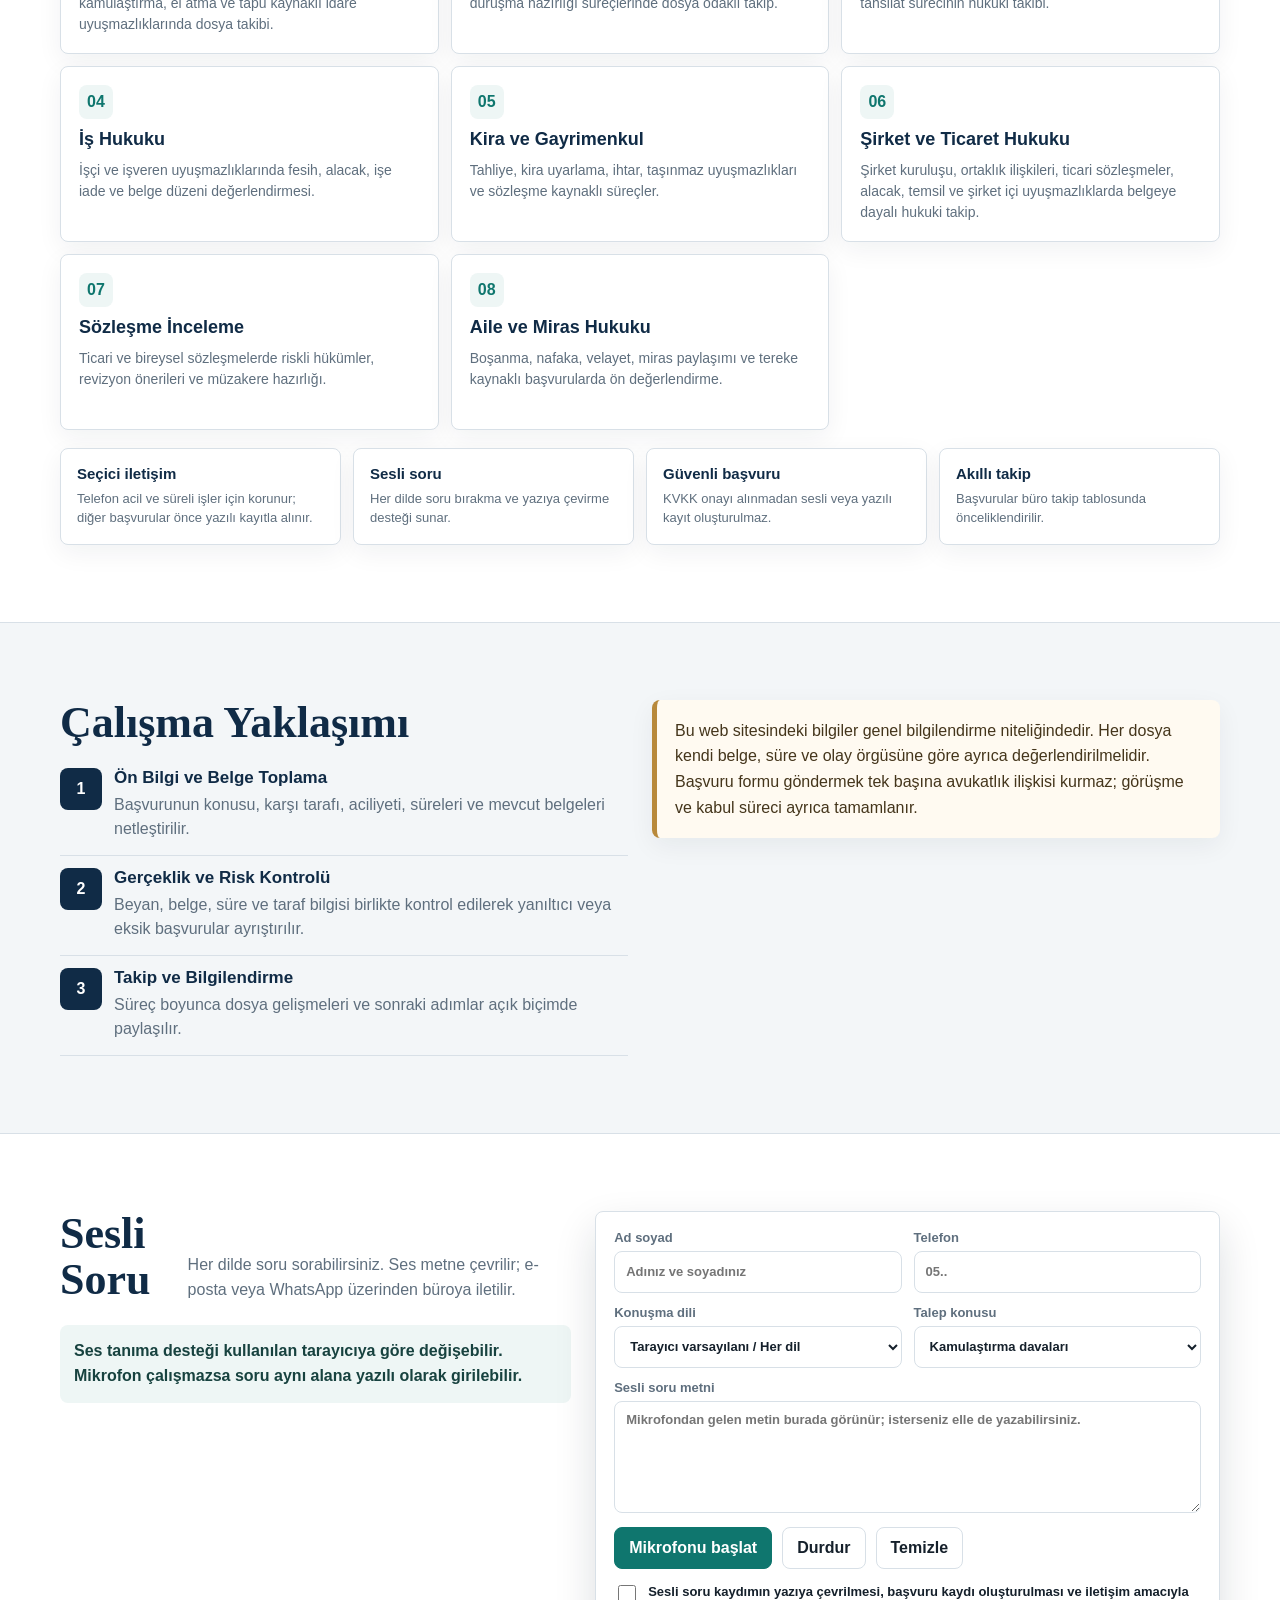
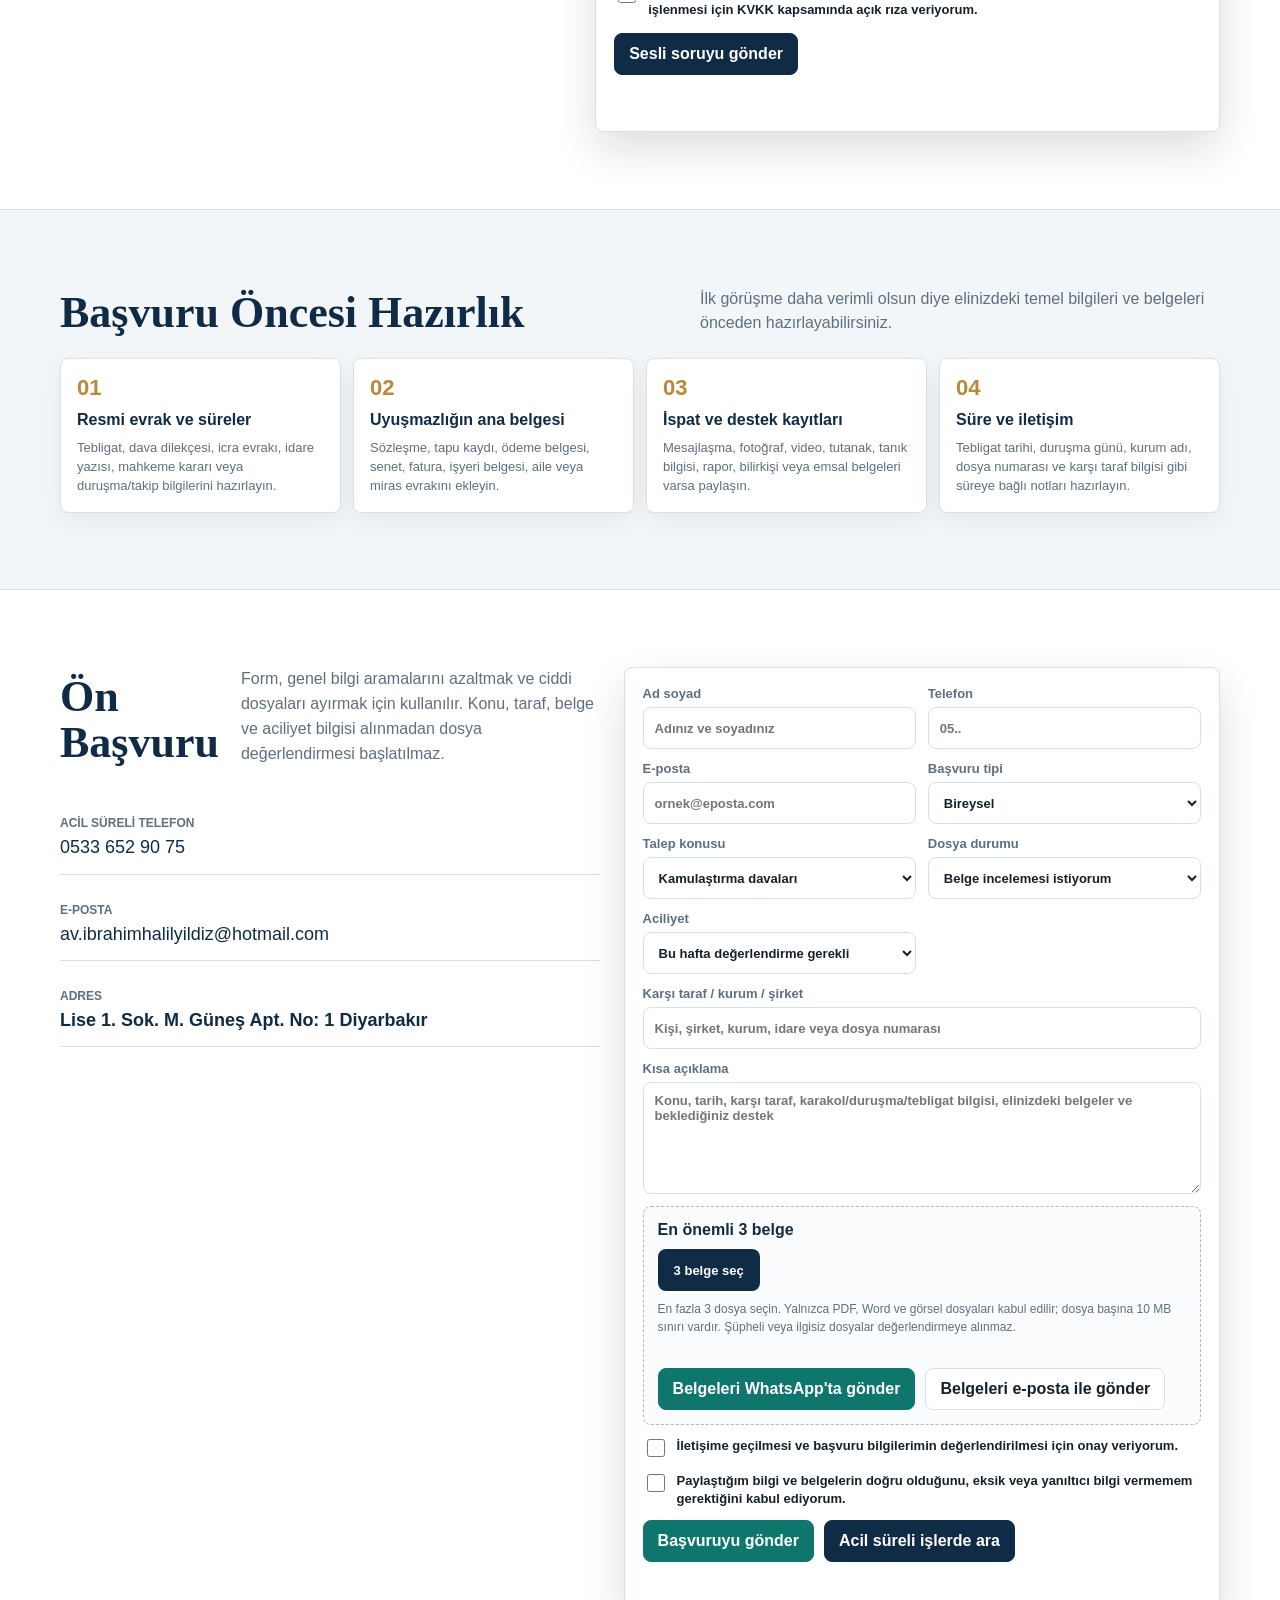
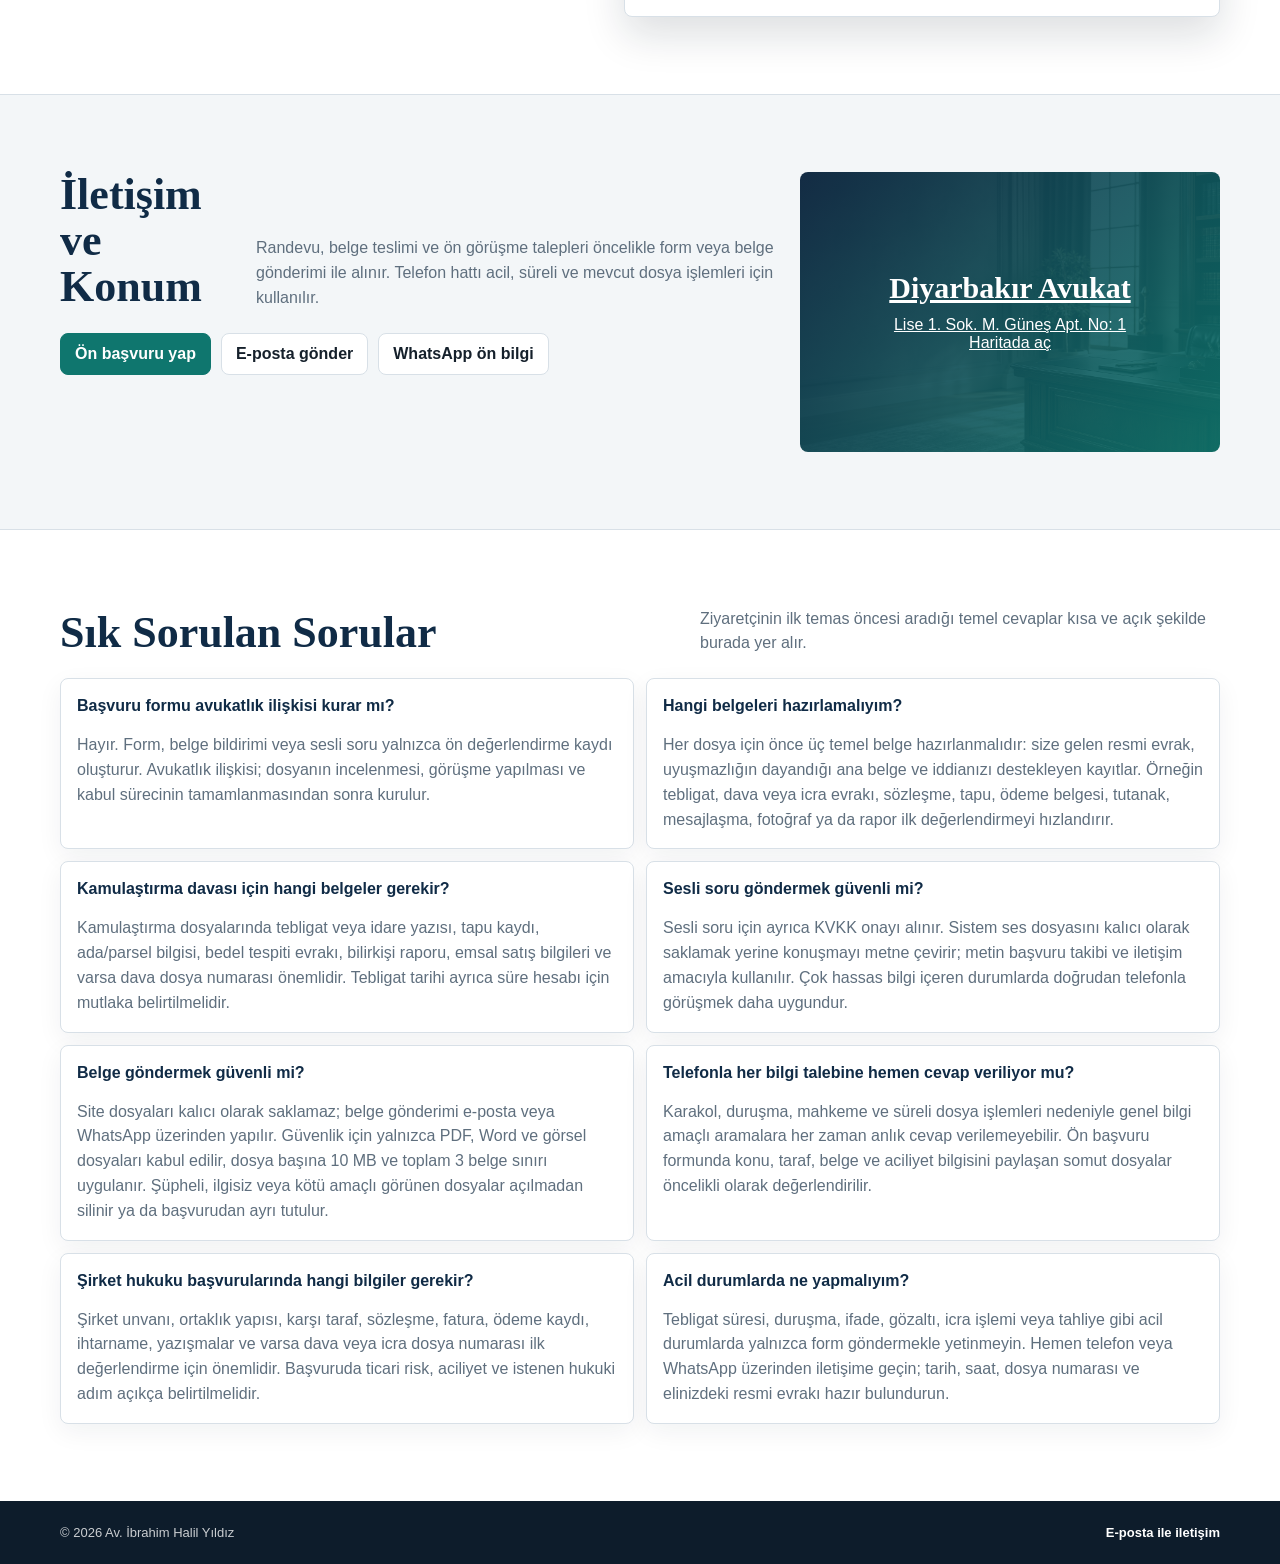
==== commit e483b836: "Belge seçme alanını düzenle" ====
--- a/index.html
+++ b/index.html
@@ -1,4 +1,4 @@
-<!doctype html>
+﻿<!doctype html>
 <html lang="tr">
 <head>
   <meta charset="utf-8">
@@ -842,11 +842,32 @@
       background: #fbfcfd;
     }
 
-    .upload-box input {
-      border: 0;
-      padding: 0;
-      min-height: auto;
-      background: transparent;
+    .upload-title {
+      font-weight: 800;
+      color: var(--navy);
+    }
+
+    .file-trigger {
+      display: inline-flex;
+      align-items: center;
+      justify-content: center;
+      width: fit-content;
+      min-height: 42px;
+      padding: 0 16px;
+      border-radius: 8px;
+      background: var(--navy);
+      color: #fff;
+      font-weight: 800;
+      cursor: pointer;
+    }
+
+    .upload-box input[type="file"] {
+      position: absolute;
+      width: 1px;
+      height: 1px;
+      overflow: hidden;
+      opacity: 0;
+      pointer-events: none;
     }
 
     .upload-help {
@@ -1168,8 +1189,9 @@
             <a class="btn" href="#sesli-soru">Sesli soru bırak</a>
           </div>
         </div>
-        <label class="upload-box">
-          En fazla 3 belge seçin
+        <div class="upload-box">
+          <span class="upload-title">En fazla 3 belge seçin</span>
+          <label class="file-trigger" for="topDocuments">3 belge seç</label>
           <input id="topDocuments" type="file" accept=".pdf,.doc,.docx,.jpg,.jpeg,.png,.webp" multiple>
           <span class="upload-help">Bu site güvenlik nedeniyle dosyanın kendisini saklamaz. Yalnızca PDF, Word ve görsel dosyaları kabul edilir; dosya başına 10 MB ve toplam 3 belge sınırı vardır.</span>
           <ul id="topFileList" class="file-list"></ul>
@@ -1177,7 +1199,7 @@
             <button class="btn primary" type="button" data-doc-send="whatsapp">Belgeleri WhatsApp'ta gönder</button>
             <button class="btn" type="button" data-doc-send="email">Belgeleri e-posta ile gönder</button>
           </div>
-        </label>
+        </div>
       </div>
     </section>
 
@@ -1512,8 +1534,9 @@
               Kısa açıklama
               <textarea id="notes" required placeholder="Konu, tarih, karşı taraf, karakol/duruşma/tebligat bilgisi, elinizdeki belgeler ve beklediğiniz destek"></textarea>
             </label>
-            <label class="full upload-box">
-              En önemli 3 belge
+            <div class="full upload-box">
+              <span class="upload-title">En önemli 3 belge</span>
+              <label class="file-trigger" for="documents">3 belge seç</label>
               <input id="documents" type="file" accept=".pdf,.doc,.docx,.jpg,.jpeg,.png,.webp" multiple>
               <span class="upload-help">En fazla 3 dosya seçin. Yalnızca PDF, Word ve görsel dosyaları kabul edilir; dosya başına 10 MB sınırı vardır. Şüpheli veya ilgisiz dosyalar değerlendirmeye alınmaz.</span>
               <ul id="fileList" class="file-list"></ul>
@@ -1521,7 +1544,7 @@
                 <button class="btn primary" type="button" data-doc-send="whatsapp">Belgeleri WhatsApp'ta gönder</button>
                 <button class="btn" type="button" data-doc-send="email">Belgeleri e-posta ile gönder</button>
               </div>
-            </label>
+            </div>
           </div>
           <label class="checkline">
             <input id="consent" type="checkbox" required>
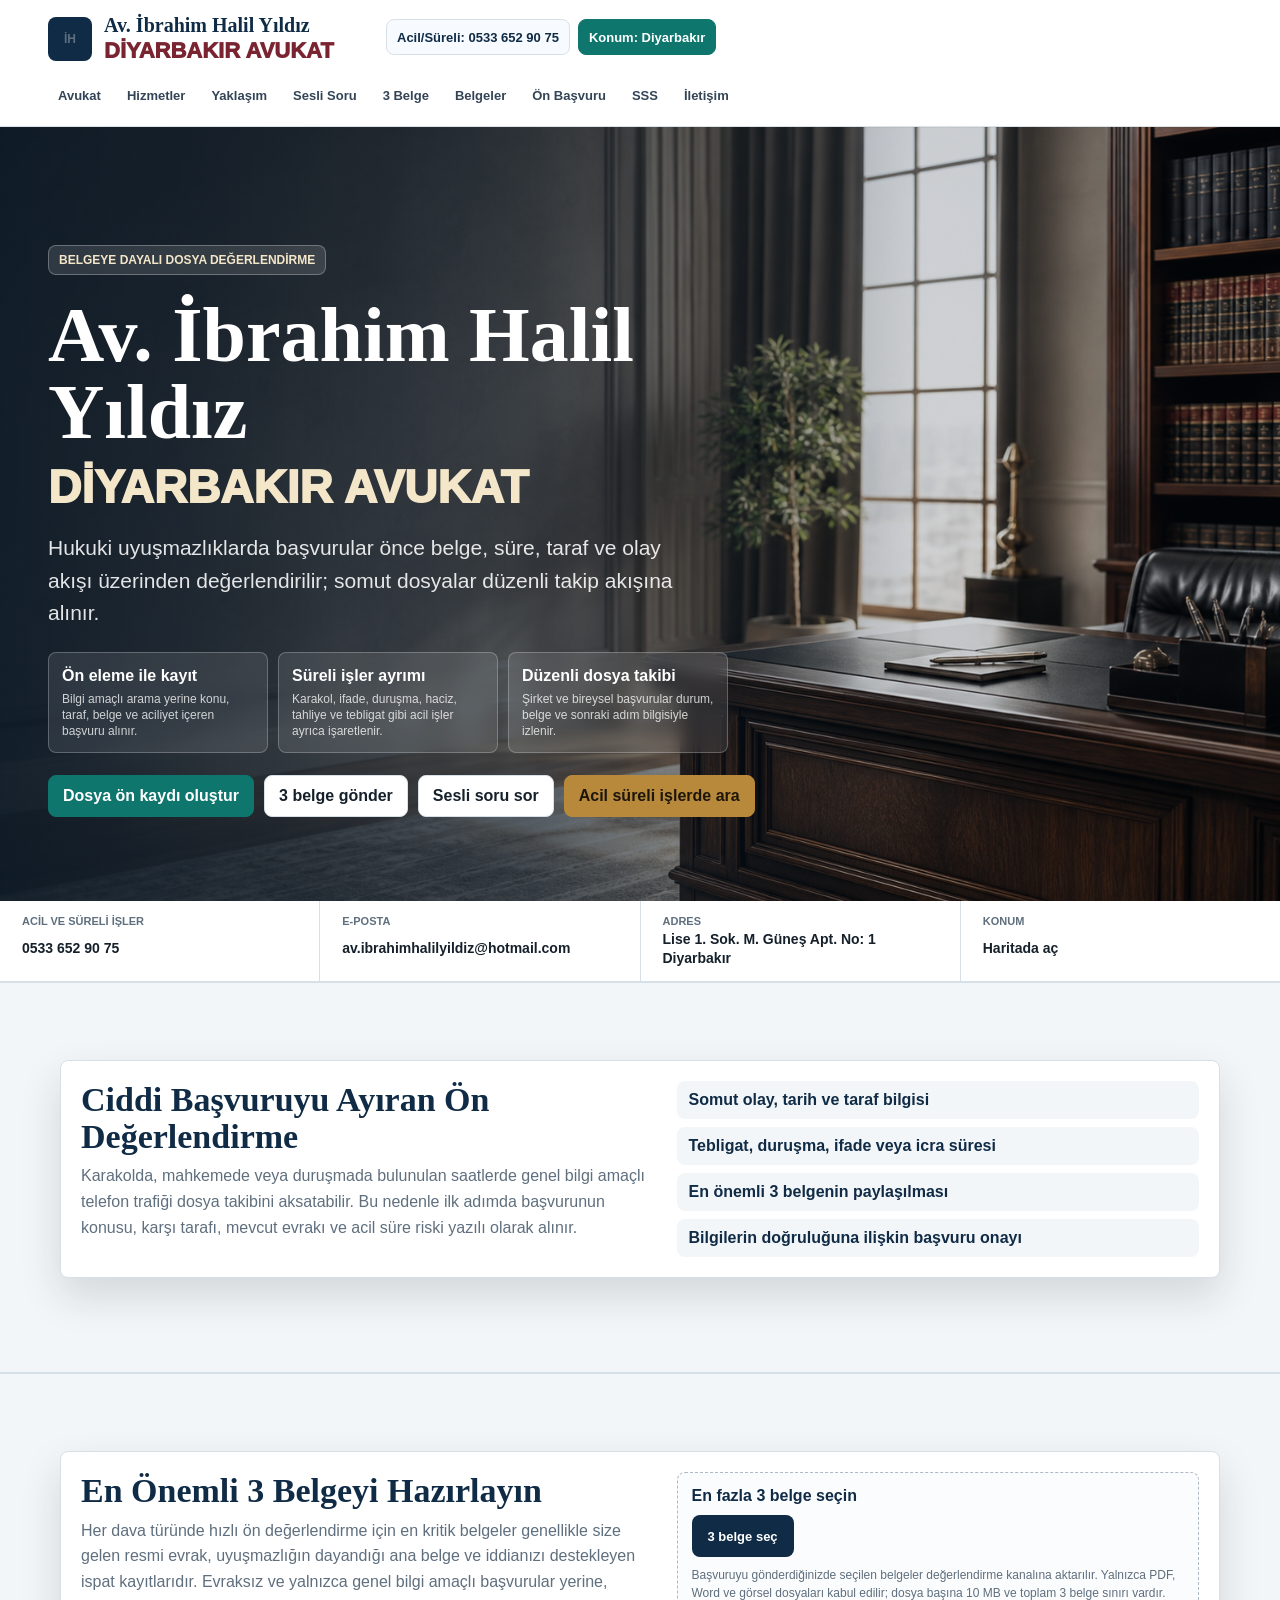
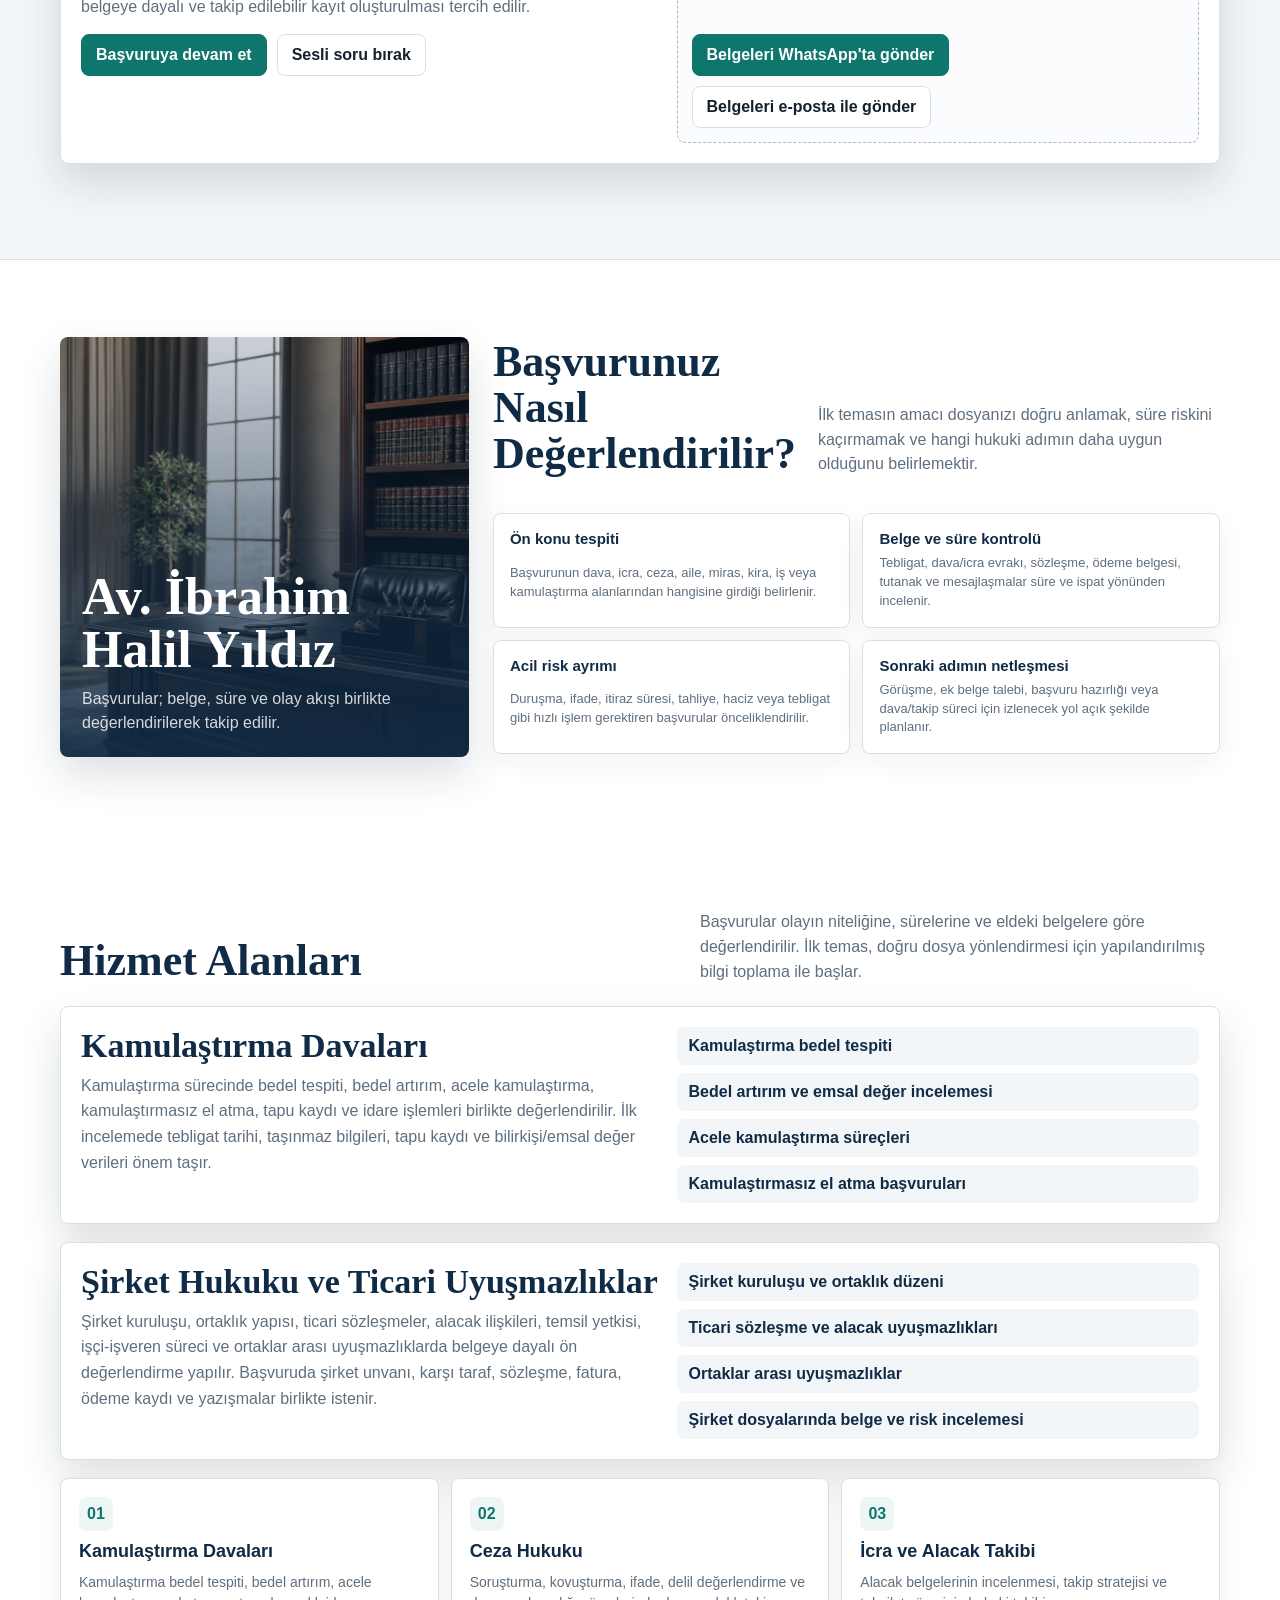
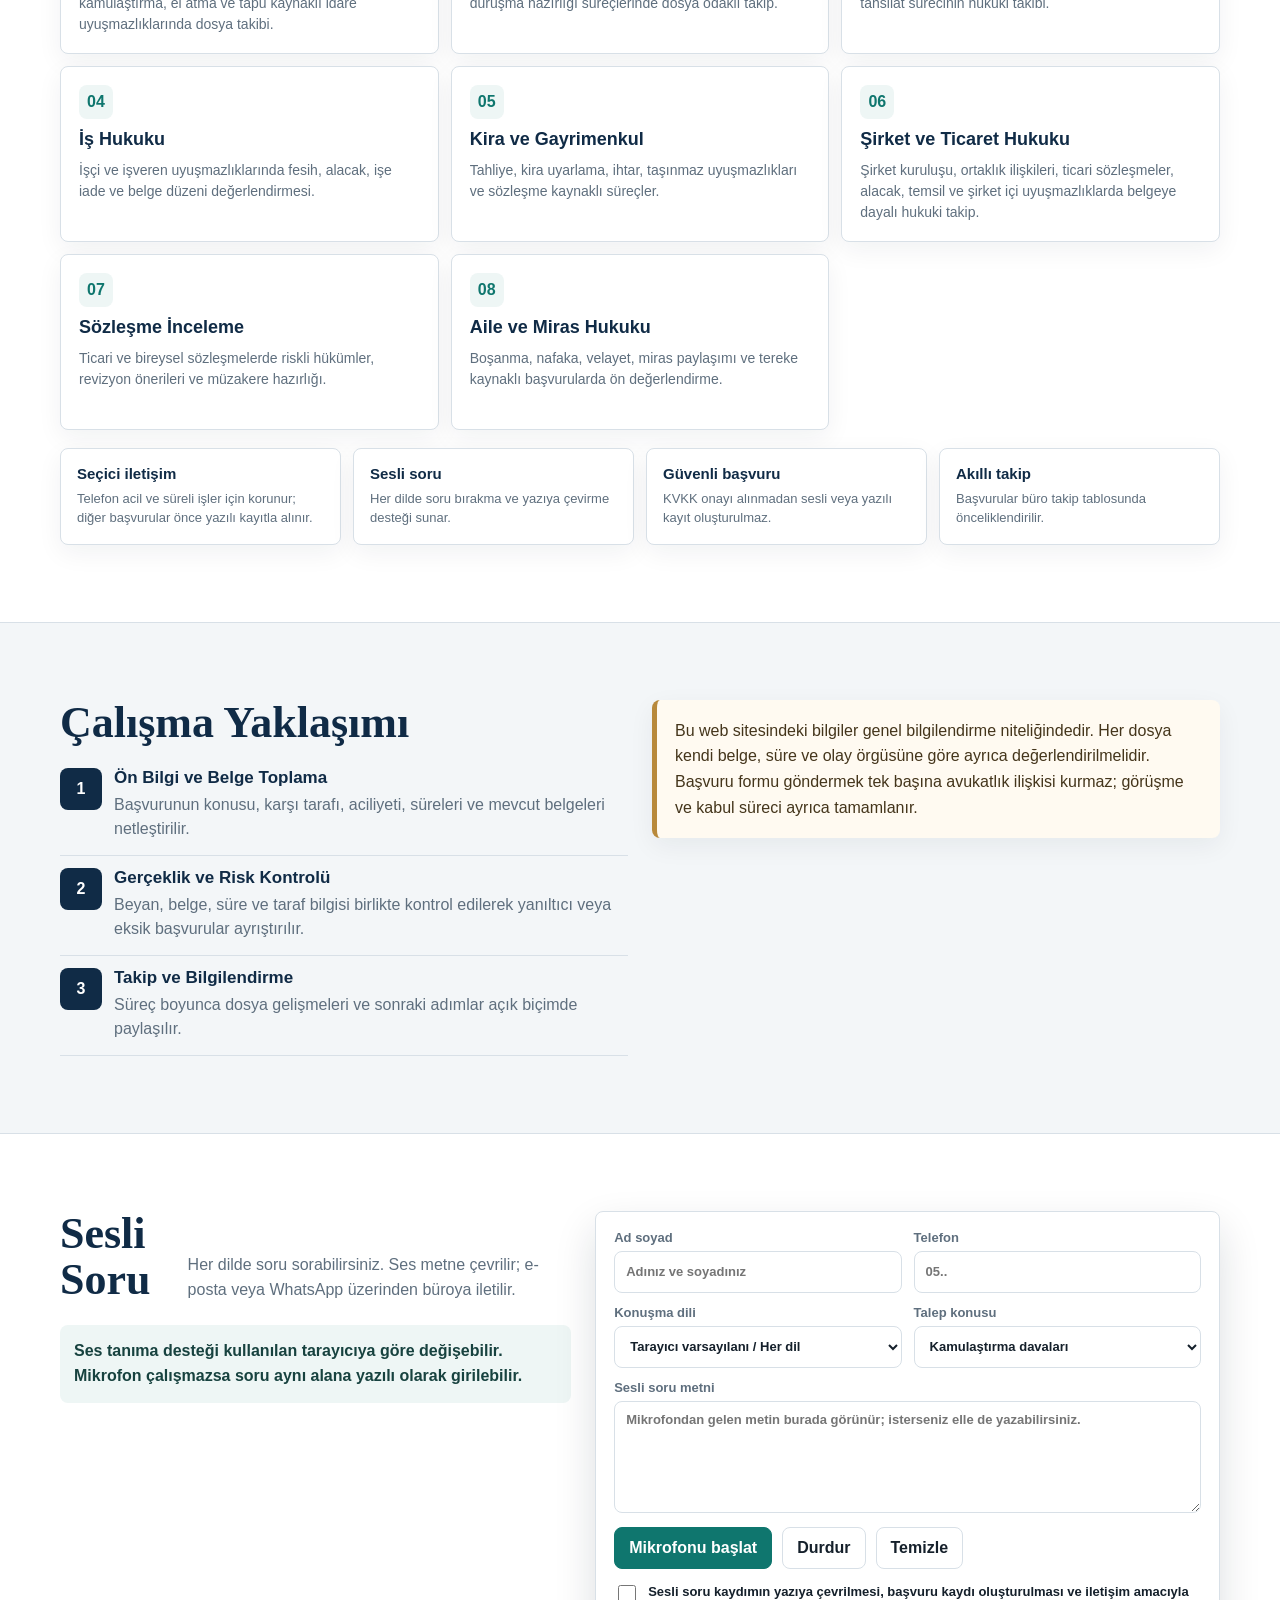
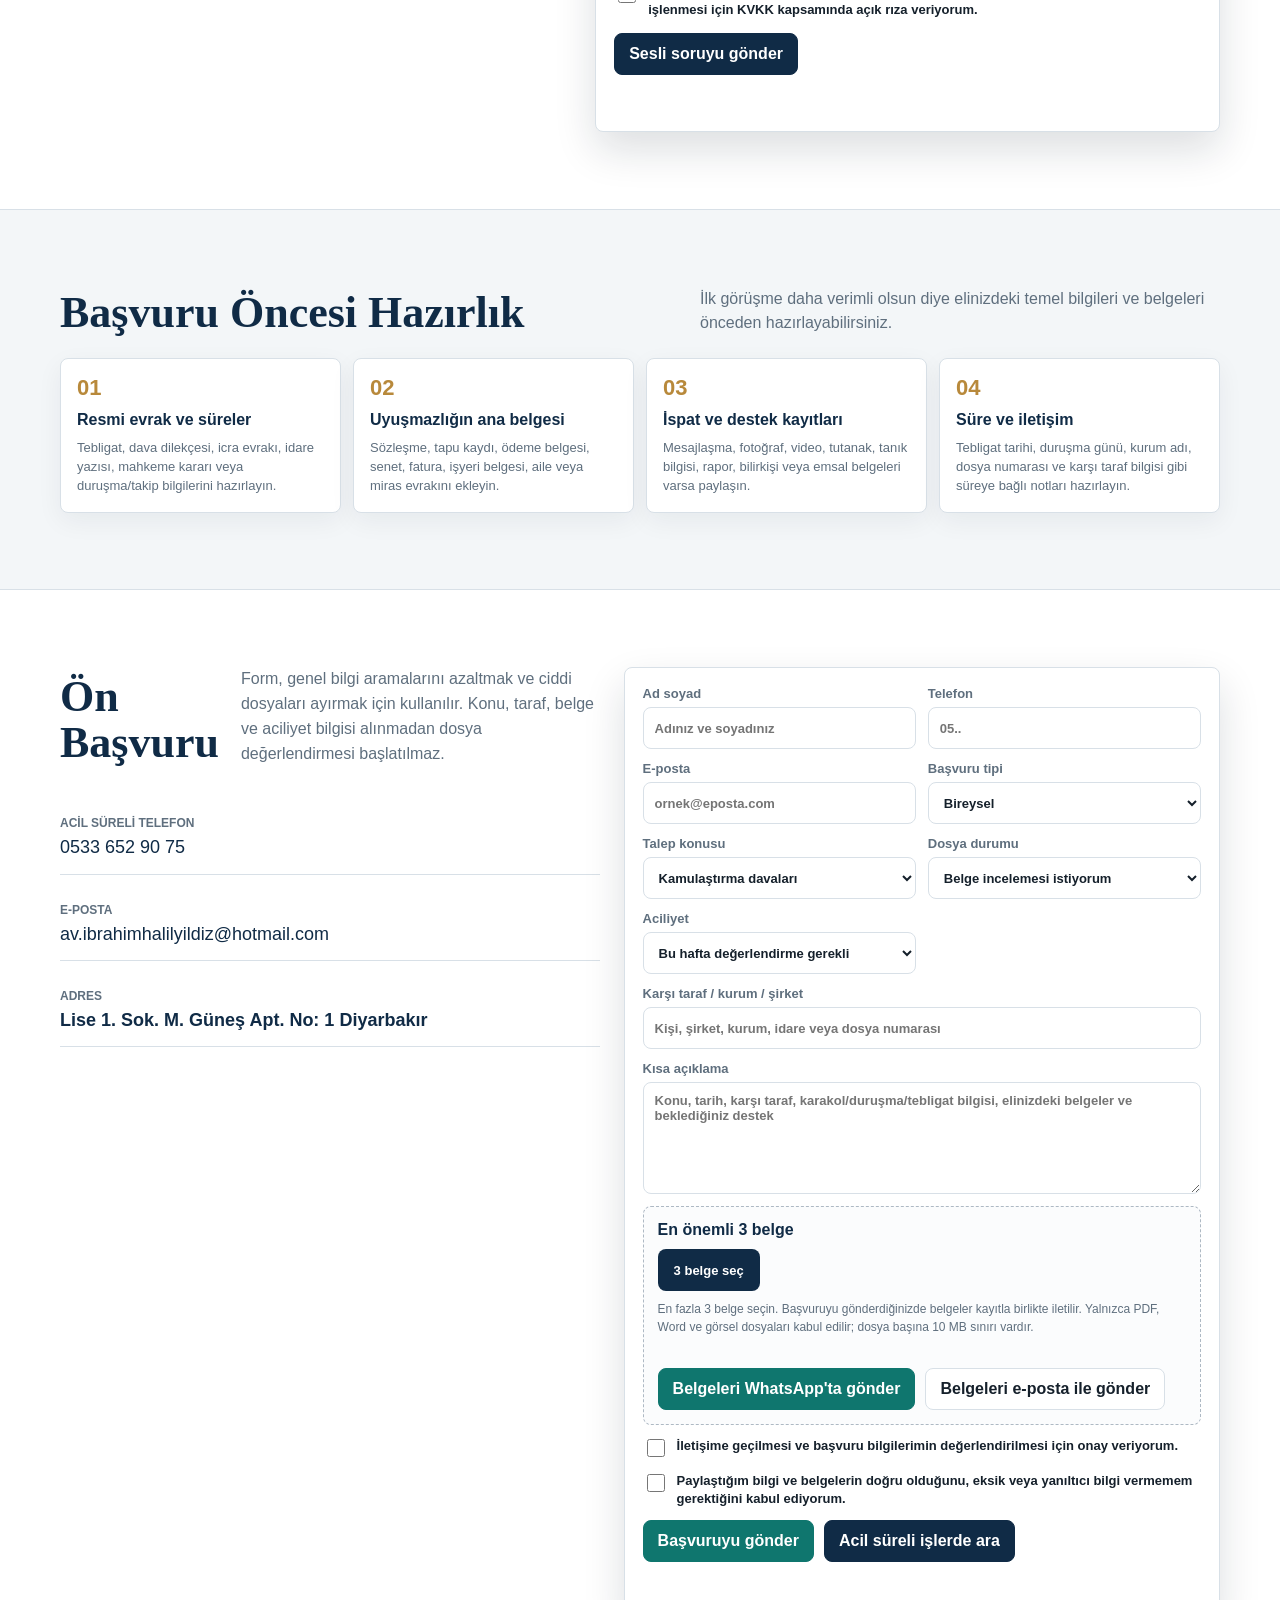
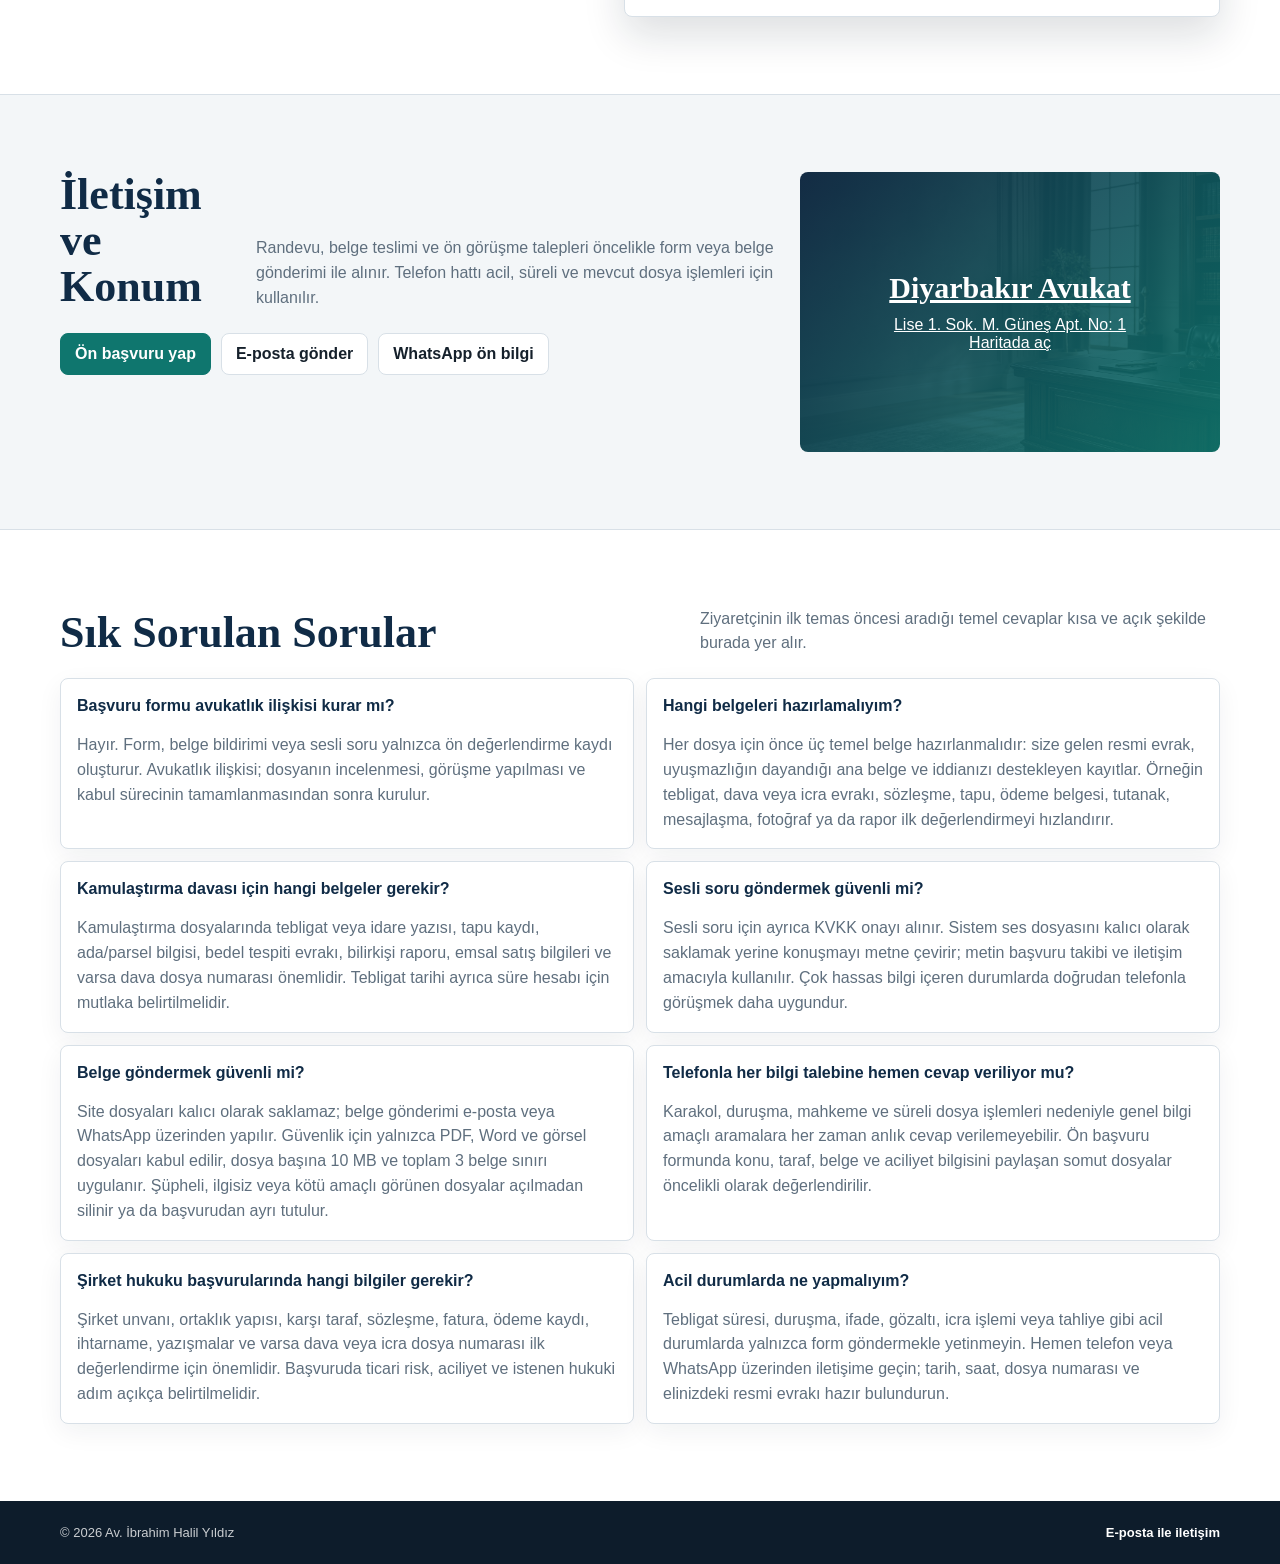
==== commit 6043a8a7: "Drive belge gönderimini bağla" ====
--- a/index.html
+++ b/index.html
@@ -886,6 +886,7 @@
 
     .file-list li {
       display: flex;
+      align-items: center;
       justify-content: space-between;
       gap: 10px;
       padding: 9px 10px;
@@ -897,9 +898,31 @@
       font-weight: 800;
     }
 
-    .file-list span {
+    .file-info {
+      display: grid;
+      gap: 2px;
+      min-width: 0;
+    }
+
+    .file-name {
+      overflow-wrap: anywhere;
+    }
+
+    .file-list .file-size {
       color: var(--muted);
       font-weight: 700;
+      white-space: nowrap;
+    }
+
+    .file-remove {
+      border: 1px solid #e0a4ad;
+      border-radius: 7px;
+      background: #fff6f7;
+      color: var(--burgundy);
+      cursor: pointer;
+      font-weight: 800;
+      min-height: 32px;
+      padding: 0 10px;
       white-space: nowrap;
     }
 
@@ -1193,7 +1216,7 @@
           <span class="upload-title">En fazla 3 belge seçin</span>
           <label class="file-trigger" for="topDocuments">3 belge seç</label>
           <input id="topDocuments" type="file" accept=".pdf,.doc,.docx,.jpg,.jpeg,.png,.webp" multiple>
-          <span class="upload-help">Bu site güvenlik nedeniyle dosyanın kendisini saklamaz. Yalnızca PDF, Word ve görsel dosyaları kabul edilir; dosya başına 10 MB ve toplam 3 belge sınırı vardır.</span>
+          <span class="upload-help">Başvuruyu gönderdiğinizde seçilen belgeler değerlendirme kanalına aktarılır. Yalnızca PDF, Word ve görsel dosyaları kabul edilir; dosya başına 10 MB ve toplam 3 belge sınırı vardır.</span>
           <ul id="topFileList" class="file-list"></ul>
           <div class="hero-actions" style="margin-top: 12px;">
             <button class="btn primary" type="button" data-doc-send="whatsapp">Belgeleri WhatsApp'ta gönder</button>
@@ -1538,7 +1561,7 @@
               <span class="upload-title">En önemli 3 belge</span>
               <label class="file-trigger" for="documents">3 belge seç</label>
               <input id="documents" type="file" accept=".pdf,.doc,.docx,.jpg,.jpeg,.png,.webp" multiple>
-              <span class="upload-help">En fazla 3 dosya seçin. Yalnızca PDF, Word ve görsel dosyaları kabul edilir; dosya başına 10 MB sınırı vardır. Şüpheli veya ilgisiz dosyalar değerlendirmeye alınmaz.</span>
+              <span class="upload-help">En fazla 3 belge seçin. Başvuruyu gönderdiğinizde belgeler kayıtla birlikte iletilir. Yalnızca PDF, Word ve görsel dosyaları kabul edilir; dosya başına 10 MB sınırı vardır.</span>
               <ul id="fileList" class="file-list"></ul>
               <div class="hero-actions" style="margin-top: 12px;">
                 <button class="btn primary" type="button" data-doc-send="whatsapp">Belgeleri WhatsApp'ta gönder</button>
@@ -1748,6 +1771,7 @@
 
   <script>
     const STORAGE_KEY = "leadMerkezi.v1";
+    const DRIVE_UPLOAD_ENDPOINT = "https://script.google.com/macros/s/AKfycbw4oVqq8Y3e0YlhiJK44pjt1Bcdow8HyZ3GqToKsi8J4WAGXUZfVQnO7GU-wHBww2_iMQ/exec";
     const topics = [
       "Kamulaştırma davaları",
       "Ceza hukuku",
@@ -1775,6 +1799,15 @@
     const MAX_DOCUMENTS = 3;
     const MAX_DOCUMENT_SIZE = 10 * 1024 * 1024;
     const ALLOWED_DOCUMENT_EXTENSIONS = [".pdf", ".doc", ".docx", ".jpg", ".jpeg", ".png", ".webp"];
+    const DOCUMENT_MIME_TYPES = {
+      ".pdf": "application/pdf",
+      ".doc": "application/msword",
+      ".docx": "application/vnd.openxmlformats-officedocument.wordprocessingml.document",
+      ".jpg": "image/jpeg",
+      ".jpeg": "image/jpeg",
+      ".png": "image/png",
+      ".webp": "image/webp"
+    };
     let recognition = null;
     let voiceTranscript = "";
     let selectedDocuments = [];
@@ -1801,6 +1834,10 @@
       const state = loadState();
       state.leads.unshift(lead);
       localStorage.setItem(STORAGE_KEY, JSON.stringify(state));
+    }
+
+    function hasDriveUploadEndpoint() {
+      return /^https:\/\/script\.google\.com\/macros\/s\/.+\/exec$/i.test(DRIVE_UPLOAD_ENDPOINT.trim());
     }
 
     function openMailDraft(subject, lines) {
@@ -1861,9 +1898,19 @@
       return `${(bytes / (1024 * 1024)).toFixed(1)} MB`;
     }
 
+    function selectedDocumentRecords() {
+      return selectedDocuments.map(({ key, name, size, type }) => ({ key, name, size, type }));
+    }
+
     function renderSelectedDocuments() {
       const markup = selectedDocuments.map((file) => `
-        <li>${escapeHtml(file.name)}<span>${formatFileSize(file.size)}</span></li>
+        <li>
+          <span class="file-info">
+            <span class="file-name">${escapeHtml(file.name)}</span>
+            <span class="file-size">${formatFileSize(file.size)}</span>
+          </span>
+          <button class="file-remove" type="button" data-doc-remove="${file.key}">Sil</button>
+        </li>
       `).join("");
       fileLists.forEach((list) => {
         list.innerHTML = markup;
@@ -1876,22 +1923,56 @@
       return dotIndex >= 0 ? normalized.slice(dotIndex) : "";
     }
 
+    function mimeTypeFromName(fileName) {
+      return DOCUMENT_MIME_TYPES[getDocumentExtension(fileName)] || "";
+    }
+
     function isAllowedDocument(file) {
       return ALLOWED_DOCUMENT_EXTENSIONS.includes(getDocumentExtension(file.name)) && file.size <= MAX_DOCUMENT_SIZE;
+    }
+
+    function documentKey(file) {
+      return `${String(file.name || "").toLowerCase()}-${file.size}-${file.lastModified || 0}`;
     }
 
     documentInputs.forEach((input) => {
       input.addEventListener("change", () => {
         const files = Array.from(input.files || []);
-        const acceptedFiles = files.filter(isAllowedDocument).slice(0, MAX_DOCUMENTS);
-        const rejectedCount = files.length - acceptedFiles.length;
-        selectedDocuments = acceptedFiles.map((file) => ({
-          name: file.name,
-          size: file.size,
-          type: file.type || "Bilinmiyor"
-        }));
-        if (files.length > MAX_DOCUMENTS || rejectedCount > 0) {
-          formStatus.textContent = "Yalnızca PDF, Word ve görsel dosyaları kabul edilir. En fazla 3 belge ve dosya başına 10 MB sınırı uygulanır.";
+        let addedCount = 0;
+        let rejectedCount = 0;
+        let duplicateCount = 0;
+        let limitCount = 0;
+
+        files.forEach((file) => {
+          if (!isAllowedDocument(file)) {
+            rejectedCount += 1;
+            return;
+          }
+          const key = documentKey(file);
+          if (selectedDocuments.some((doc) => doc.key === key)) {
+            duplicateCount += 1;
+            return;
+          }
+          if (selectedDocuments.length >= MAX_DOCUMENTS) {
+            limitCount += 1;
+            return;
+          }
+          selectedDocuments.push({
+            key,
+            name: file.name,
+            size: file.size,
+            type: file.type || mimeTypeFromName(file.name) || "application/octet-stream",
+            file
+          });
+          addedCount += 1;
+        });
+
+        input.value = "";
+
+        if (rejectedCount || limitCount || duplicateCount) {
+          formStatus.textContent = "Yalnızca PDF, Word ve görsel dosyaları kabul edilir. Toplam 3 belge ve dosya başına 10 MB sınırı uygulanır.";
+        } else if (addedCount) {
+          formStatus.textContent = `${selectedDocuments.length} belge seçildi. İsterseniz belge silebilir veya başvuruyu gönderebilirsiniz.`;
         } else {
           formStatus.textContent = selectedDocuments.length ? "Belgeler seçildi. Başvuruyu göndererek kaydedebilirsiniz." : "";
         }
@@ -1899,6 +1980,16 @@
       });
     });
 
+    fileLists.forEach((list) => {
+      list.addEventListener("click", (event) => {
+        const button = event.target.closest("[data-doc-remove]");
+        if (!button) return;
+        selectedDocuments = selectedDocuments.filter((doc) => doc.key !== button.dataset.docRemove);
+        formStatus.textContent = selectedDocuments.length ? `${selectedDocuments.length} belge kaldı.` : "Belge listesi temizlendi.";
+        renderSelectedDocuments();
+      });
+    });
+
     document.querySelectorAll("[data-doc-send='whatsapp']").forEach((button) => {
       button.addEventListener("click", openDocumentWhatsapp);
     });
@@ -1906,6 +1997,47 @@
     document.querySelectorAll("[data-doc-send='email']").forEach((button) => {
       button.addEventListener("click", openDocumentEmail);
     });
+
+    function fileToPayload(doc) {
+      return new Promise((resolve, reject) => {
+        if (!doc.file) {
+          resolve(null);
+          return;
+        }
+        const reader = new FileReader();
+        reader.onerror = () => reject(new Error("Belge okunamadı."));
+        reader.onload = () => {
+          const result = String(reader.result || "");
+          resolve({
+            name: doc.name,
+            size: doc.size,
+            type: doc.type || mimeTypeFromName(doc.name),
+            base64: result.includes(",") ? result.split(",").pop() : result
+          });
+        };
+        reader.readAsDataURL(doc.file);
+      });
+    }
+
+    async function selectedDocumentPayloads() {
+      const payloads = await Promise.all(selectedDocuments.map(fileToPayload));
+      return payloads.filter(Boolean);
+    }
+
+    async function sendLeadToDrive(lead) {
+      const files = await selectedDocumentPayloads();
+      await fetch(DRIVE_UPLOAD_ENDPOINT.trim(), {
+        method: "POST",
+        mode: "no-cors",
+        headers: {
+          "Content-Type": "text/plain;charset=utf-8"
+        },
+        body: JSON.stringify({
+          ...lead,
+          files
+        })
+      });
+    }
 
     function setVoiceStatus(message, isOk = false) {
       voiceStatus.textContent = message;
@@ -2032,8 +2164,9 @@
       setVoiceStatus("Sesli sorunuz e-posta taslağına aktarıldı. Lütfen açılan iletiyi gönderin.", true);
     });
 
-    form.addEventListener("submit", (event) => {
+    form.addEventListener("submit", async (event) => {
       event.preventDefault();
+      const submitButton = form.querySelector("button[type='submit']");
       const name = document.getElementById("name").value.trim();
       const phone = document.getElementById("phone").value.trim();
       const email = document.getElementById("email").value.trim();
@@ -2053,7 +2186,7 @@
         return;
       }
 
-      saveLead({
+      const lead = {
         id: uid(),
         name,
         phone,
@@ -2068,12 +2201,37 @@
         urgencyLabel,
         scope: scopeFromTopic(topic),
         notes,
-        documents: selectedDocuments,
+        documents: selectedDocumentRecords(),
         consent,
         truthConsent,
         status: "Yeni",
         createdAt: new Date().toISOString()
-      });
+      };
+
+      if (hasDriveUploadEndpoint()) {
+        try {
+          if (submitButton) submitButton.disabled = true;
+          formStatus.textContent = "Başvuru ve belgeler gönderiliyor. Lütfen pencereyi kapatmayın.";
+          await sendLeadToDrive(lead);
+          saveLead(lead);
+          form.reset();
+          selectedDocuments = [];
+          documentInputs.forEach((input) => {
+            input.value = "";
+          });
+          renderSelectedDocuments();
+          document.getElementById("urgency").value = "week";
+          document.getElementById("caseStage").value = "review";
+          formStatus.textContent = "Başvuru ve belgeler alındı. En kısa sürede dosya ön değerlendirmesi için dönüş yapılacaktır.";
+          return;
+        } catch (error) {
+          formStatus.textContent = "Belge gönderimi tamamlanamadı. Lütfen belgeleri WhatsApp veya e-posta ile gönderin.";
+        } finally {
+          if (submitButton) submitButton.disabled = false;
+        }
+      }
+
+      saveLead(lead);
 
       openMailDraft("Web sitesi ön başvuru", [
         `Ad soyad: ${name}`,
@@ -2089,7 +2247,7 @@
         notes,
         "",
         selectedDocuments.length ? "Seçilen belgeler:" : "Seçilen belge: Yok",
-        ...selectedDocuments.map((doc) => `- ${doc.name} (${formatFileSize(doc.size)})`),
+        ...selectedDocumentRecords().map((doc) => `- ${doc.name} (${formatFileSize(doc.size)})`),
         "",
         "KVKK/onay: Evet",
         "Beyan doğruluğu onayı: Evet"
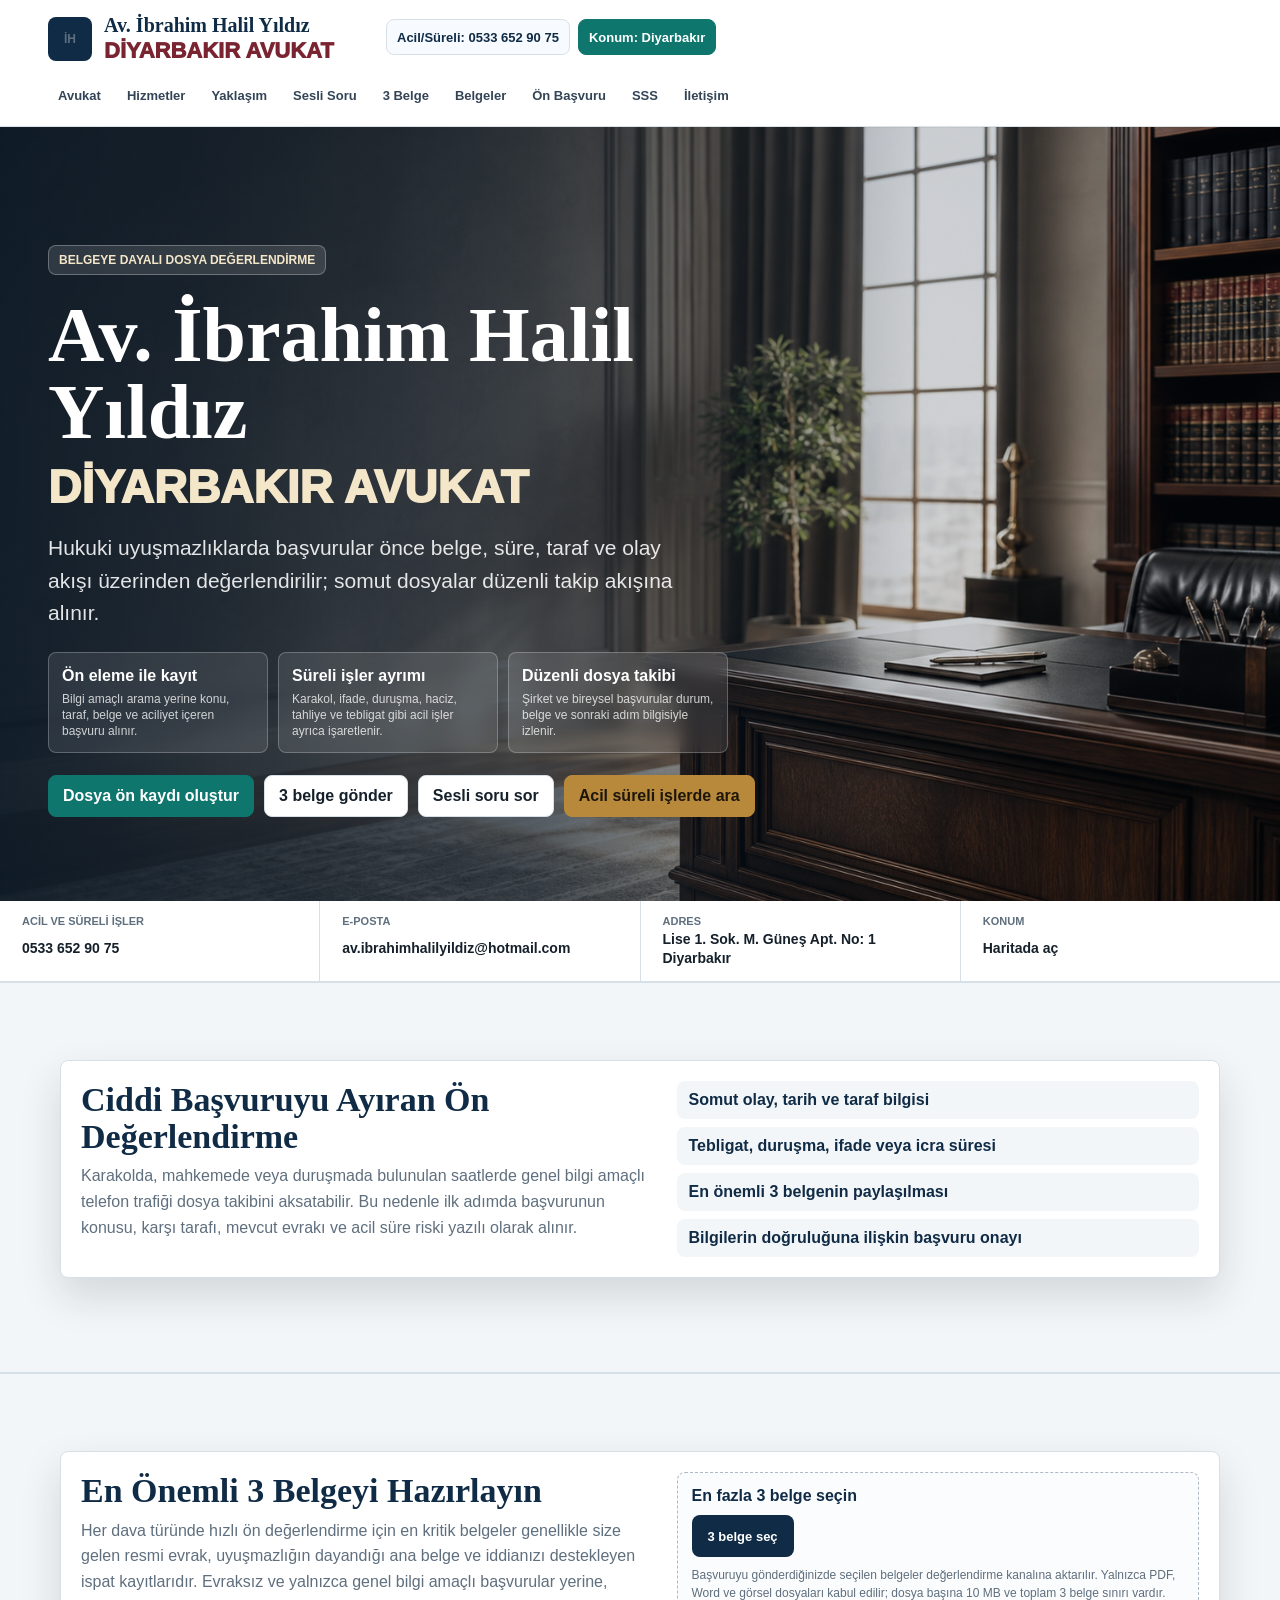
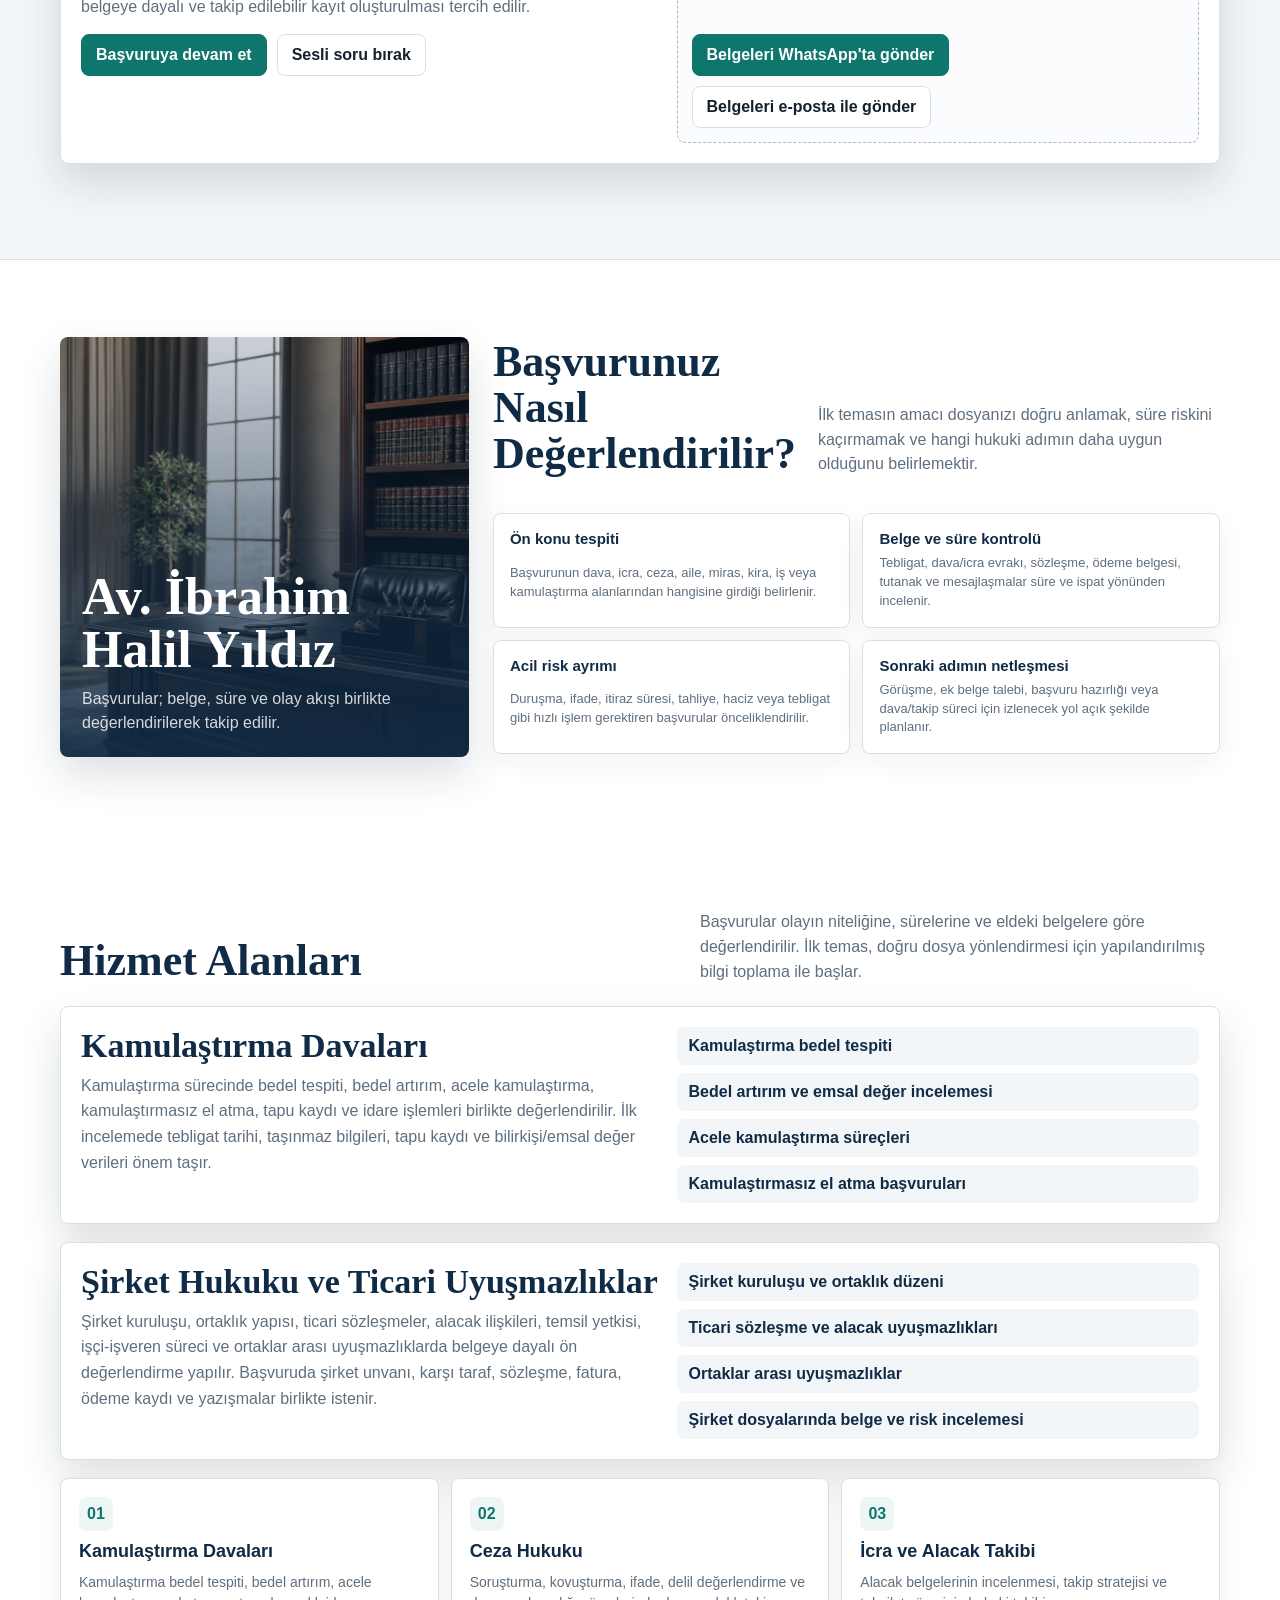
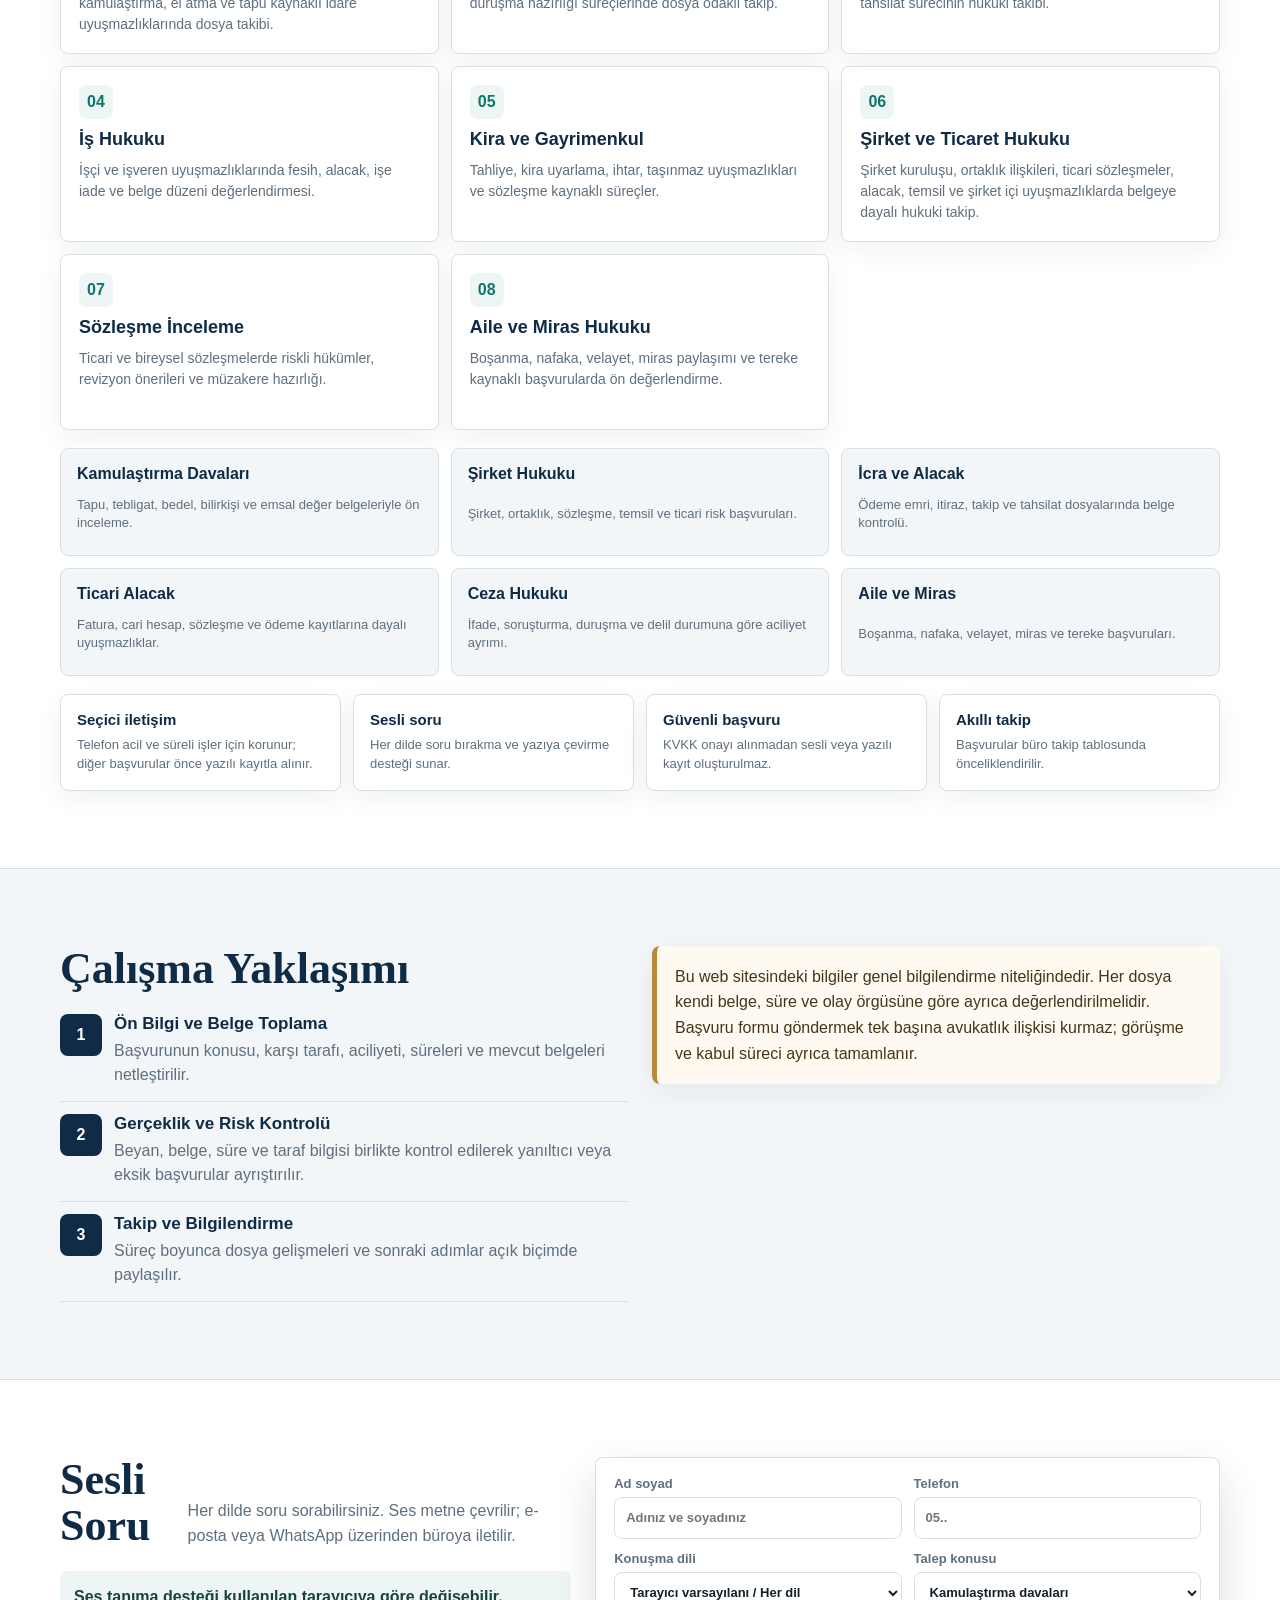
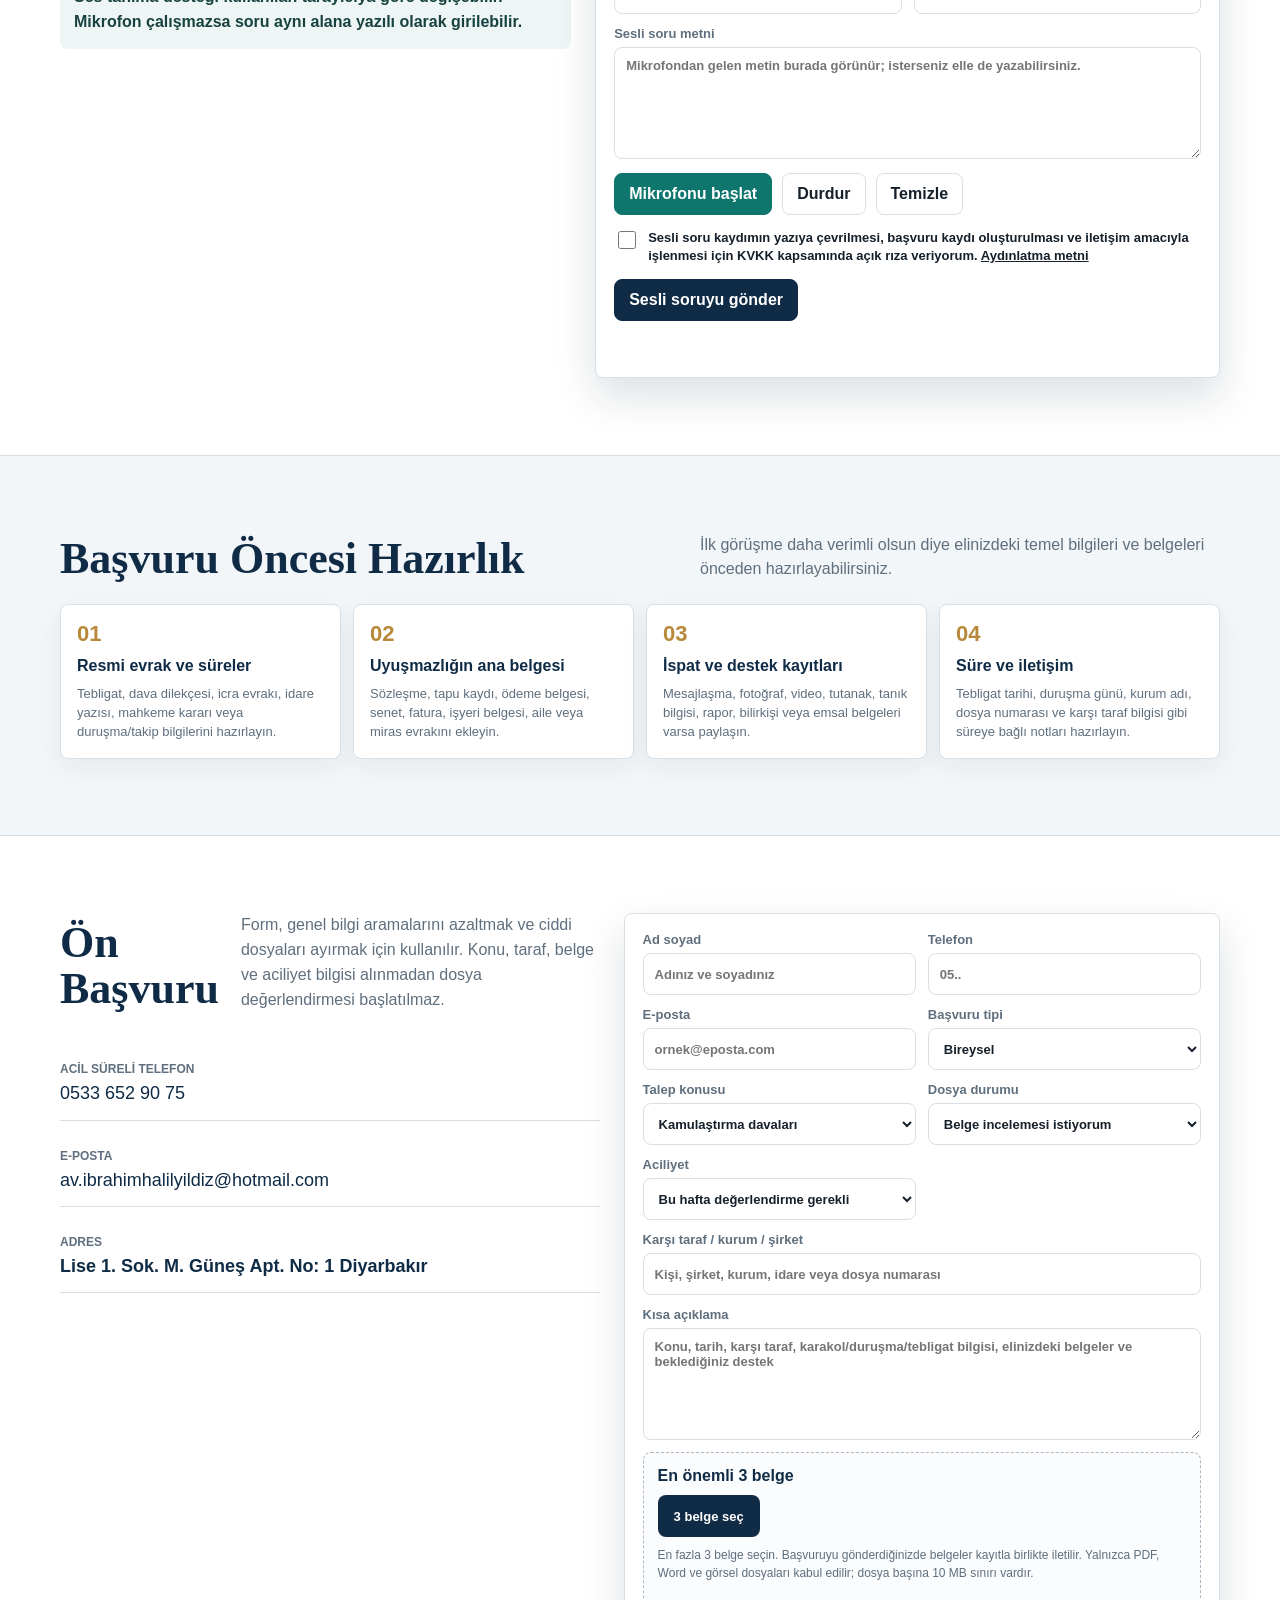
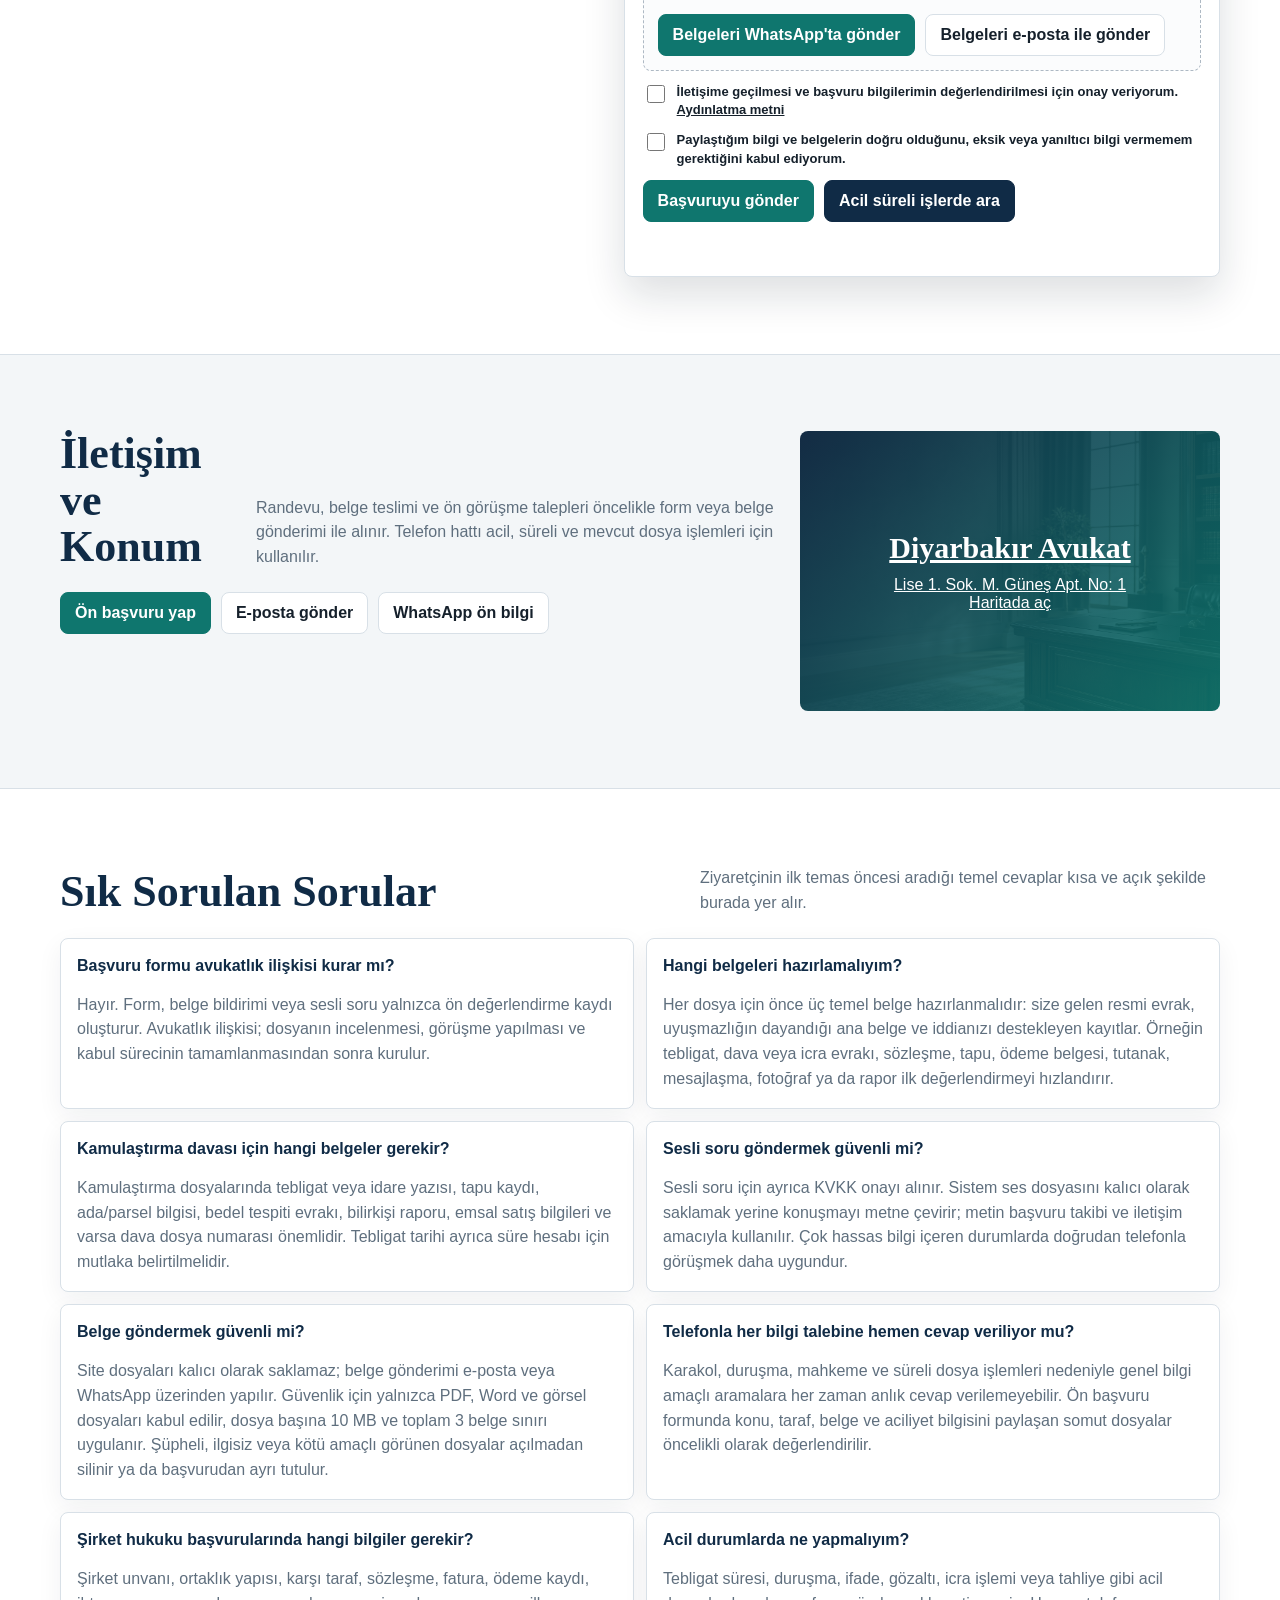
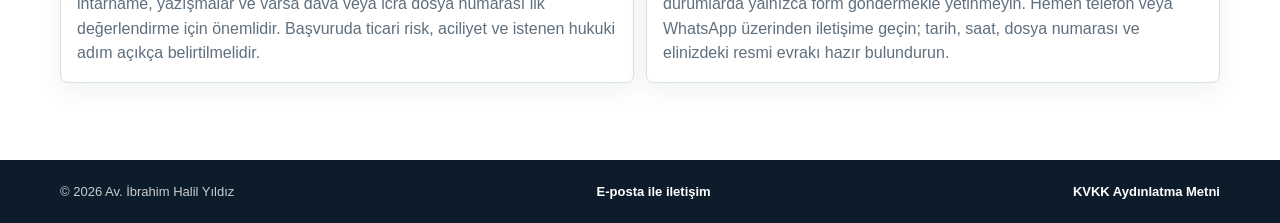
==== commit a50233c0: "SEO hizmet sayfalari ve KVKK metni ekle" ====
--- a/index.html
+++ b/index.html
@@ -494,6 +494,36 @@
       font-size: 14px;
     }
 
+    .topic-pages {
+      display: grid;
+      grid-template-columns: repeat(3, minmax(210px, 1fr));
+      gap: 12px;
+      margin-top: 18px;
+    }
+
+    .topic-link {
+      display: grid;
+      gap: 6px;
+      min-height: 108px;
+      padding: 16px;
+      border: 1px solid var(--line);
+      border-radius: 8px;
+      background: var(--soft);
+      color: inherit;
+      text-decoration: none;
+    }
+
+    .topic-link strong {
+      color: var(--navy);
+      font-size: 16px;
+    }
+
+    .topic-link span {
+      color: var(--muted);
+      line-height: 1.45;
+      font-size: 13px;
+    }
+
     .band {
       background: var(--soft);
       border-block: 1px solid var(--line);
@@ -1023,6 +1053,7 @@
     @media (max-width: 980px) {
       .quick-contact,
       .services,
+      .topic-pages,
       .feature-strip,
       .document-grid,
       .profile-layout,
@@ -1080,6 +1111,7 @@
 
       .quick-contact,
       .services,
+      .topic-pages,
       .feature-strip,
       .document-grid,
       .faq-grid,
@@ -1337,6 +1369,33 @@
           </article>
         </div>
 
+        <div class="topic-pages" aria-label="Ayrıntılı hizmet sayfaları">
+          <a class="topic-link" href="kamulastirma-davalari.html">
+            <strong>Kamulaştırma Davaları</strong>
+            <span>Tapu, tebligat, bedel, bilirkişi ve emsal değer belgeleriyle ön inceleme.</span>
+          </a>
+          <a class="topic-link" href="sirket-hukuku.html">
+            <strong>Şirket Hukuku</strong>
+            <span>Şirket, ortaklık, sözleşme, temsil ve ticari risk başvuruları.</span>
+          </a>
+          <a class="topic-link" href="icra-alacak-takibi.html">
+            <strong>İcra ve Alacak</strong>
+            <span>Ödeme emri, itiraz, takip ve tahsilat dosyalarında belge kontrolü.</span>
+          </a>
+          <a class="topic-link" href="ticari-alacak-uyusmazliklari.html">
+            <strong>Ticari Alacak</strong>
+            <span>Fatura, cari hesap, sözleşme ve ödeme kayıtlarına dayalı uyuşmazlıklar.</span>
+          </a>
+          <a class="topic-link" href="ceza-hukuku.html">
+            <strong>Ceza Hukuku</strong>
+            <span>İfade, soruşturma, duruşma ve delil durumuna göre aciliyet ayrımı.</span>
+          </a>
+          <a class="topic-link" href="aile-miras-hukuku.html">
+            <strong>Aile ve Miras</strong>
+            <span>Boşanma, nafaka, velayet, miras ve tereke başvuruları.</span>
+          </a>
+        </div>
+
         <div class="feature-strip" aria-label="Site özellikleri">
           <div class="feature">
             <strong>Seçici iletişim</strong>
@@ -1442,7 +1501,7 @@
           </div>
           <label class="checkline">
             <input id="voiceKvkk" type="checkbox" required>
-            <span>Sesli soru kaydımın yazıya çevrilmesi, başvuru kaydı oluşturulması ve iletişim amacıyla işlenmesi için KVKK kapsamında açık rıza veriyorum.</span>
+            <span>Sesli soru kaydımın yazıya çevrilmesi, başvuru kaydı oluşturulması ve iletişim amacıyla işlenmesi için KVKK kapsamında açık rıza veriyorum. <a href="kvkk-aydinlatma-metni.html" target="_blank" rel="noopener">Aydınlatma metni</a></span>
           </label>
           <div class="form-actions">
             <button class="btn dark" type="submit">Sesli soruyu gönder</button>
@@ -1571,7 +1630,7 @@
           </div>
           <label class="checkline">
             <input id="consent" type="checkbox" required>
-            <span>İletişime geçilmesi ve başvuru bilgilerimin değerlendirilmesi için onay veriyorum.</span>
+            <span>İletişime geçilmesi ve başvuru bilgilerimin değerlendirilmesi için onay veriyorum. <a href="kvkk-aydinlatma-metni.html" target="_blank" rel="noopener">Aydınlatma metni</a></span>
           </label>
           <label class="checkline">
             <input id="truthConsent" type="checkbox" required>
@@ -1658,6 +1717,7 @@
     <div class="footer-inner">
       <span>© 2026 Av. İbrahim Halil Yıldız</span>
       <span><a href="mailto:av.ibrahimhalilyildiz@hotmail.com">E-posta ile iletişim</a></span>
+      <span><a href="kvkk-aydinlatma-metni.html">KVKK Aydınlatma Metni</a></span>
     </div>
   </footer>
 
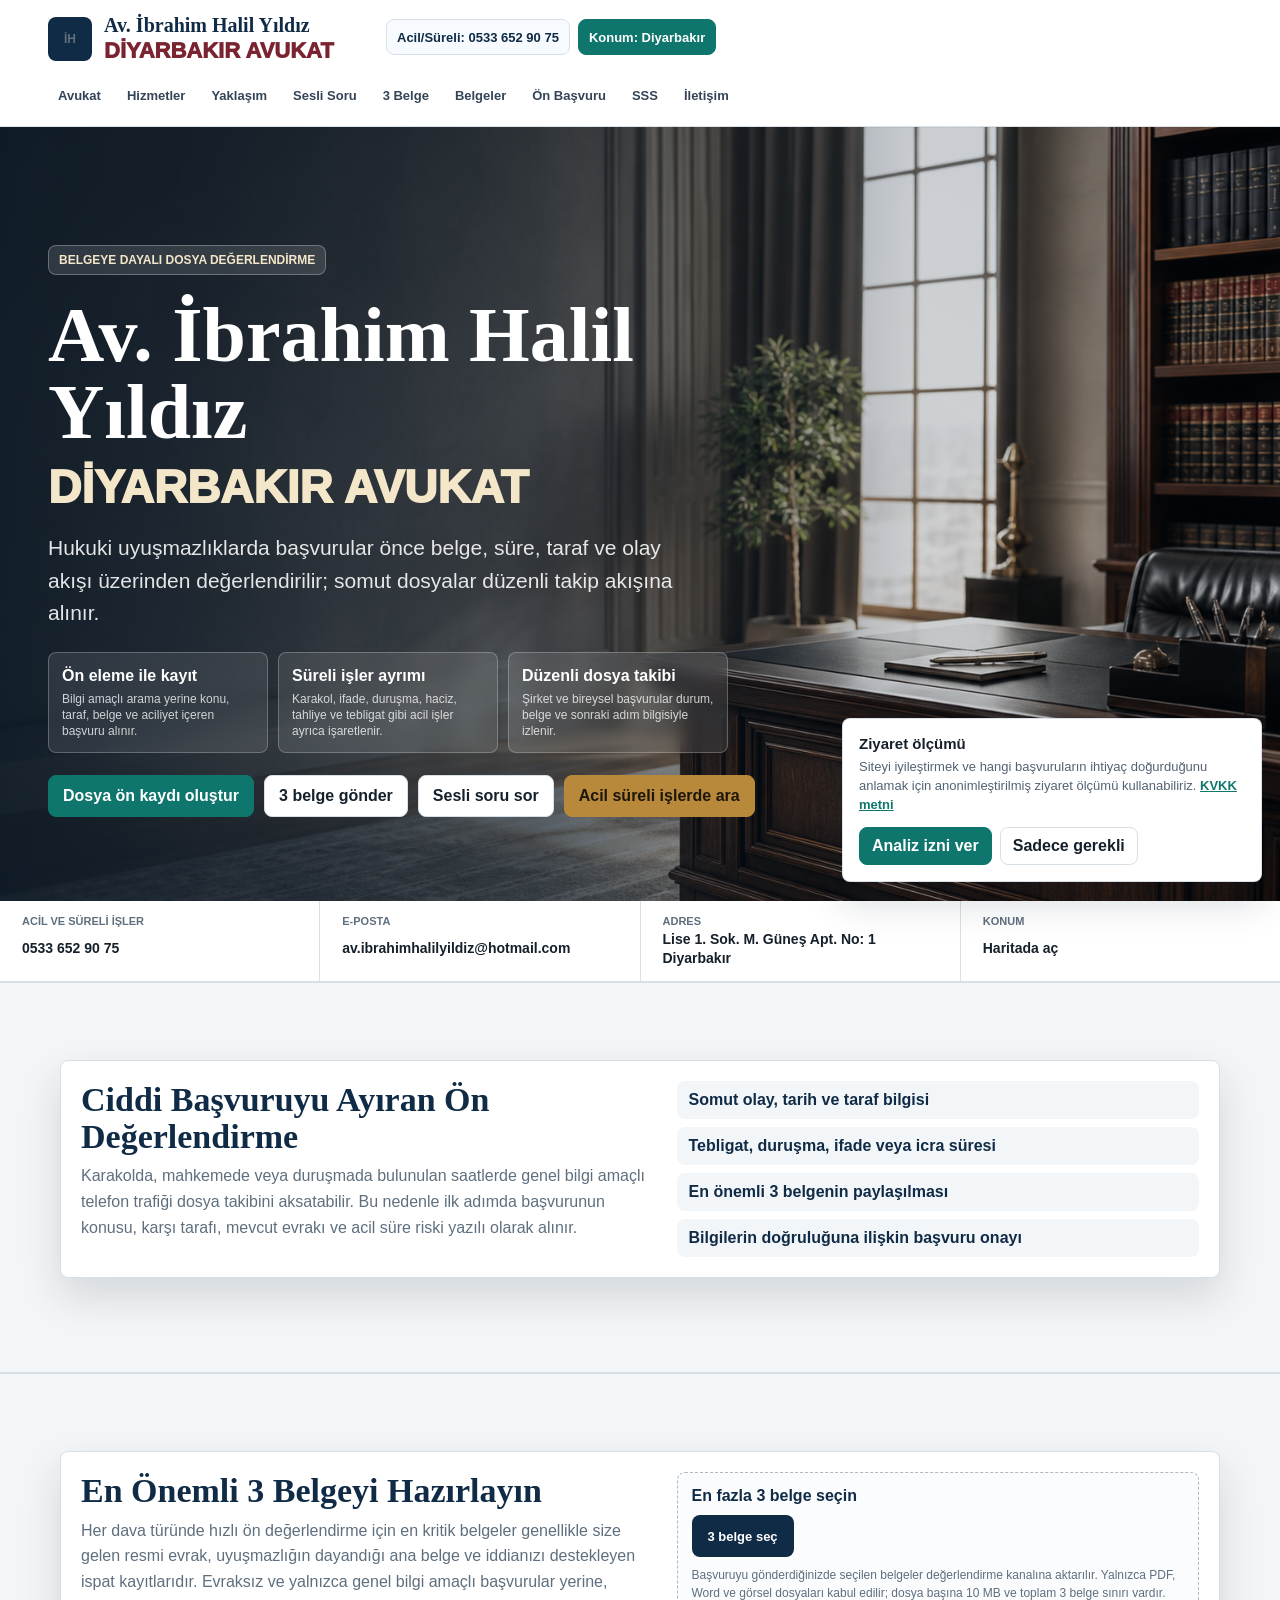
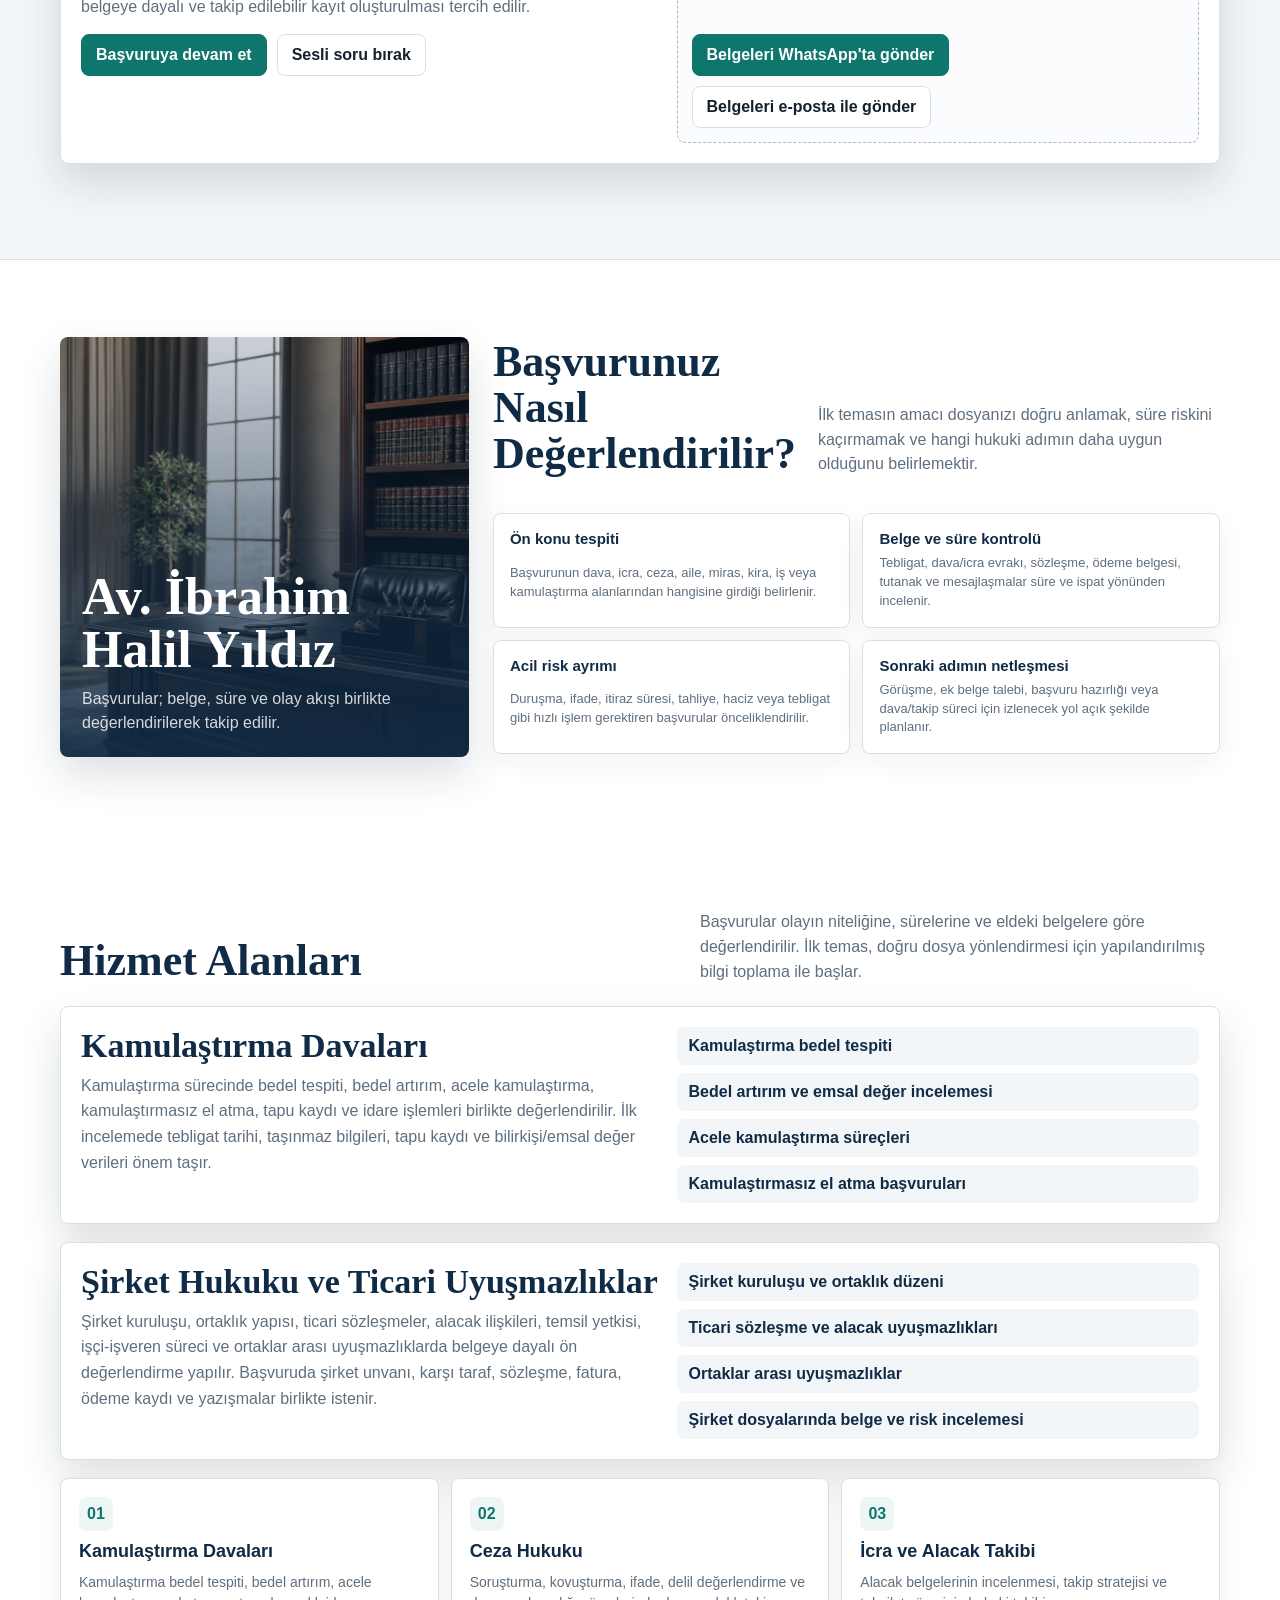
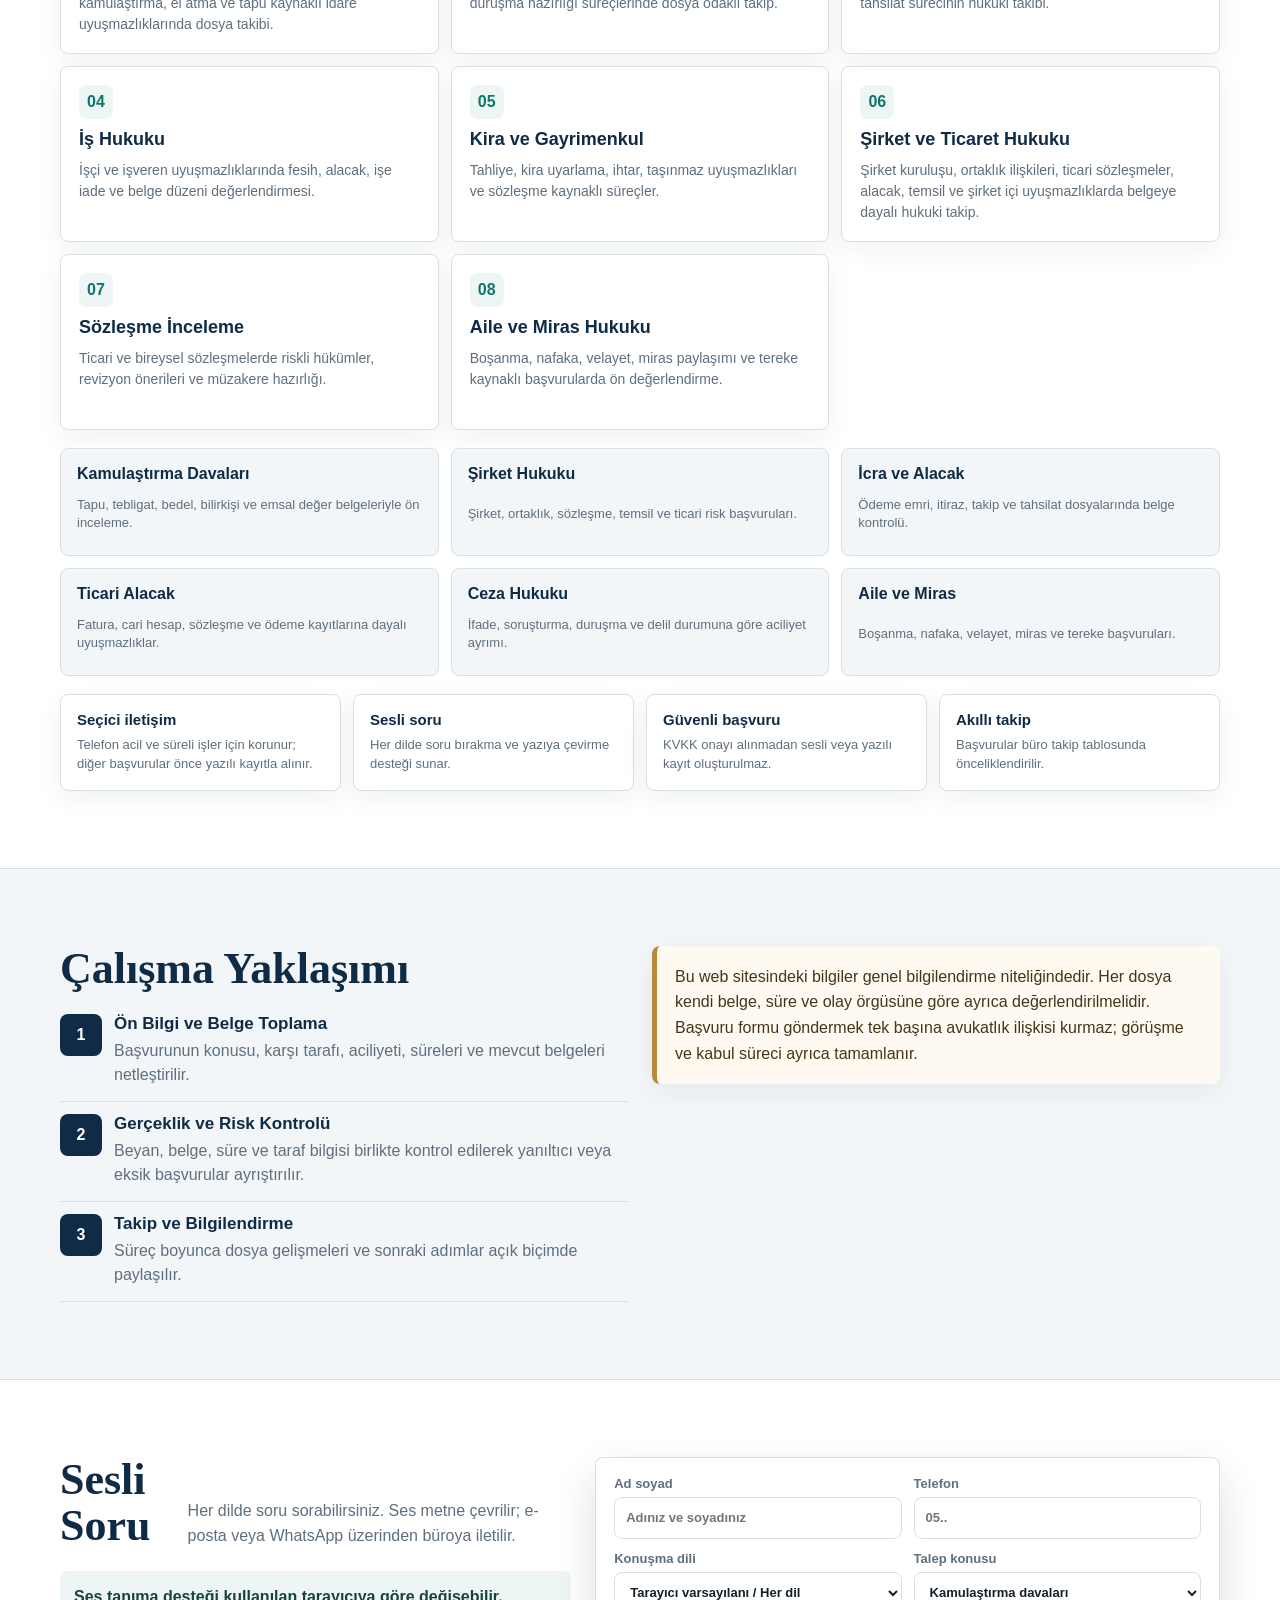
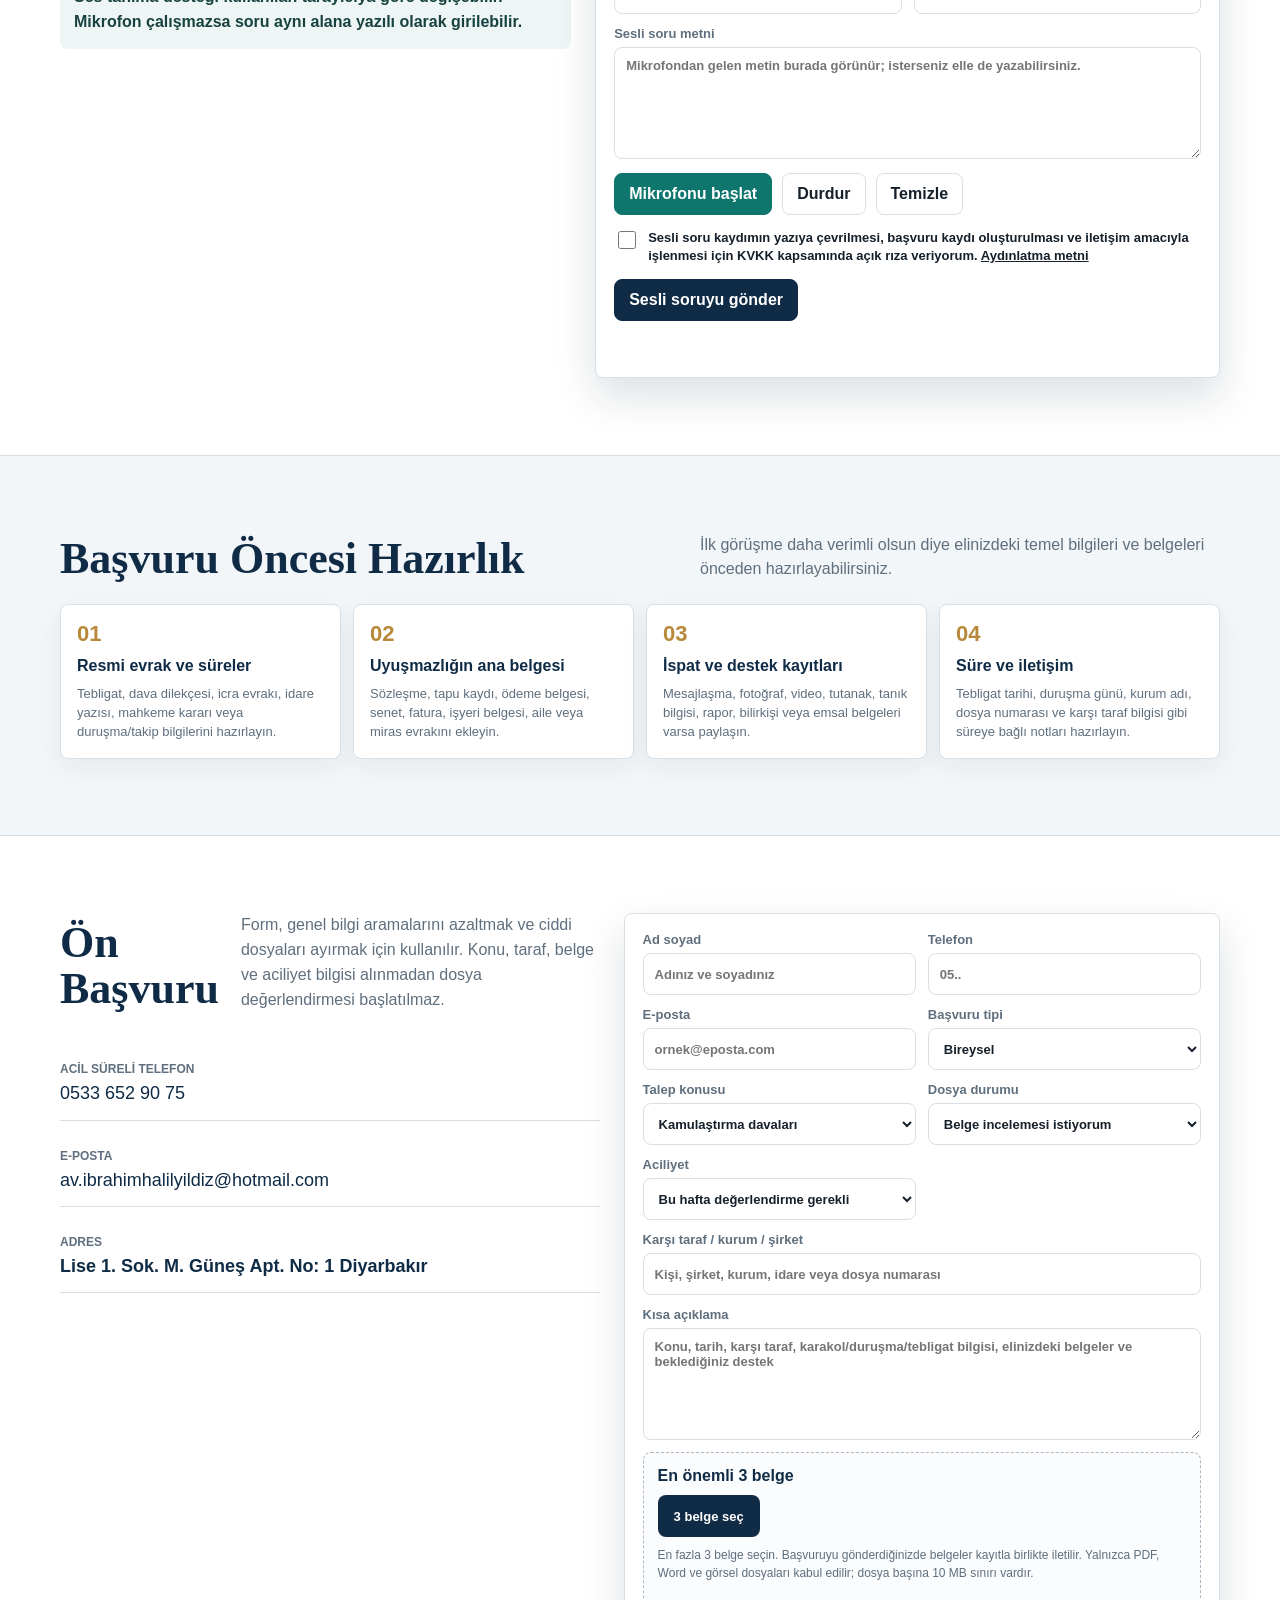
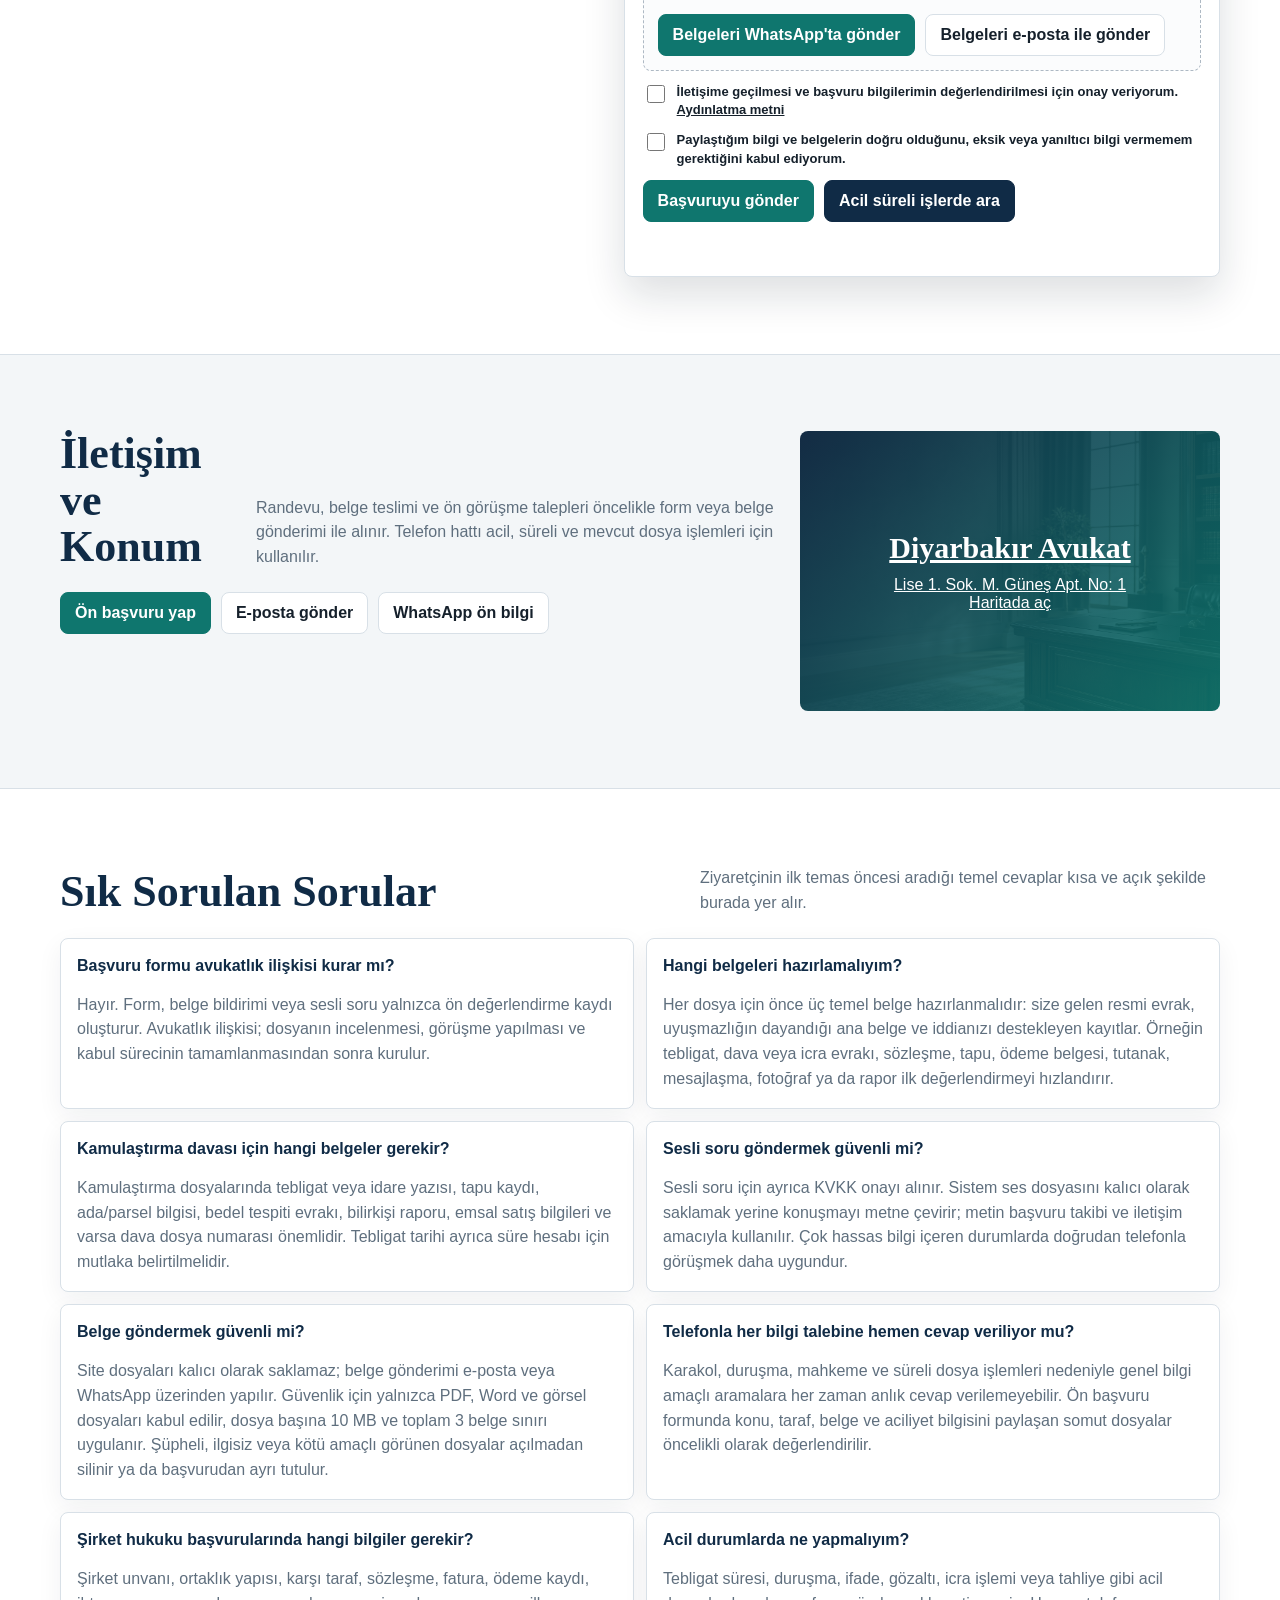
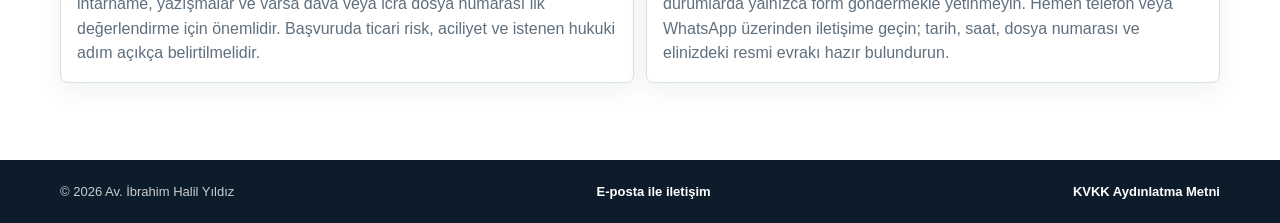
==== commit 84d55d4e: "Google Analytics izinli olcum ekle" ====
--- a/index.html
+++ b/index.html
@@ -2324,5 +2324,6 @@
       formStatus.textContent = "Başvuru e-posta taslağına aktarıldı. Lütfen açılan iletiyi gönderin; belge ve süre içeren somut başvurular öncelikli değerlendirilir.";
     });
   </script>
+  <script src="assets/analytics-consent.js" defer></script>
 </body>
 </html>
